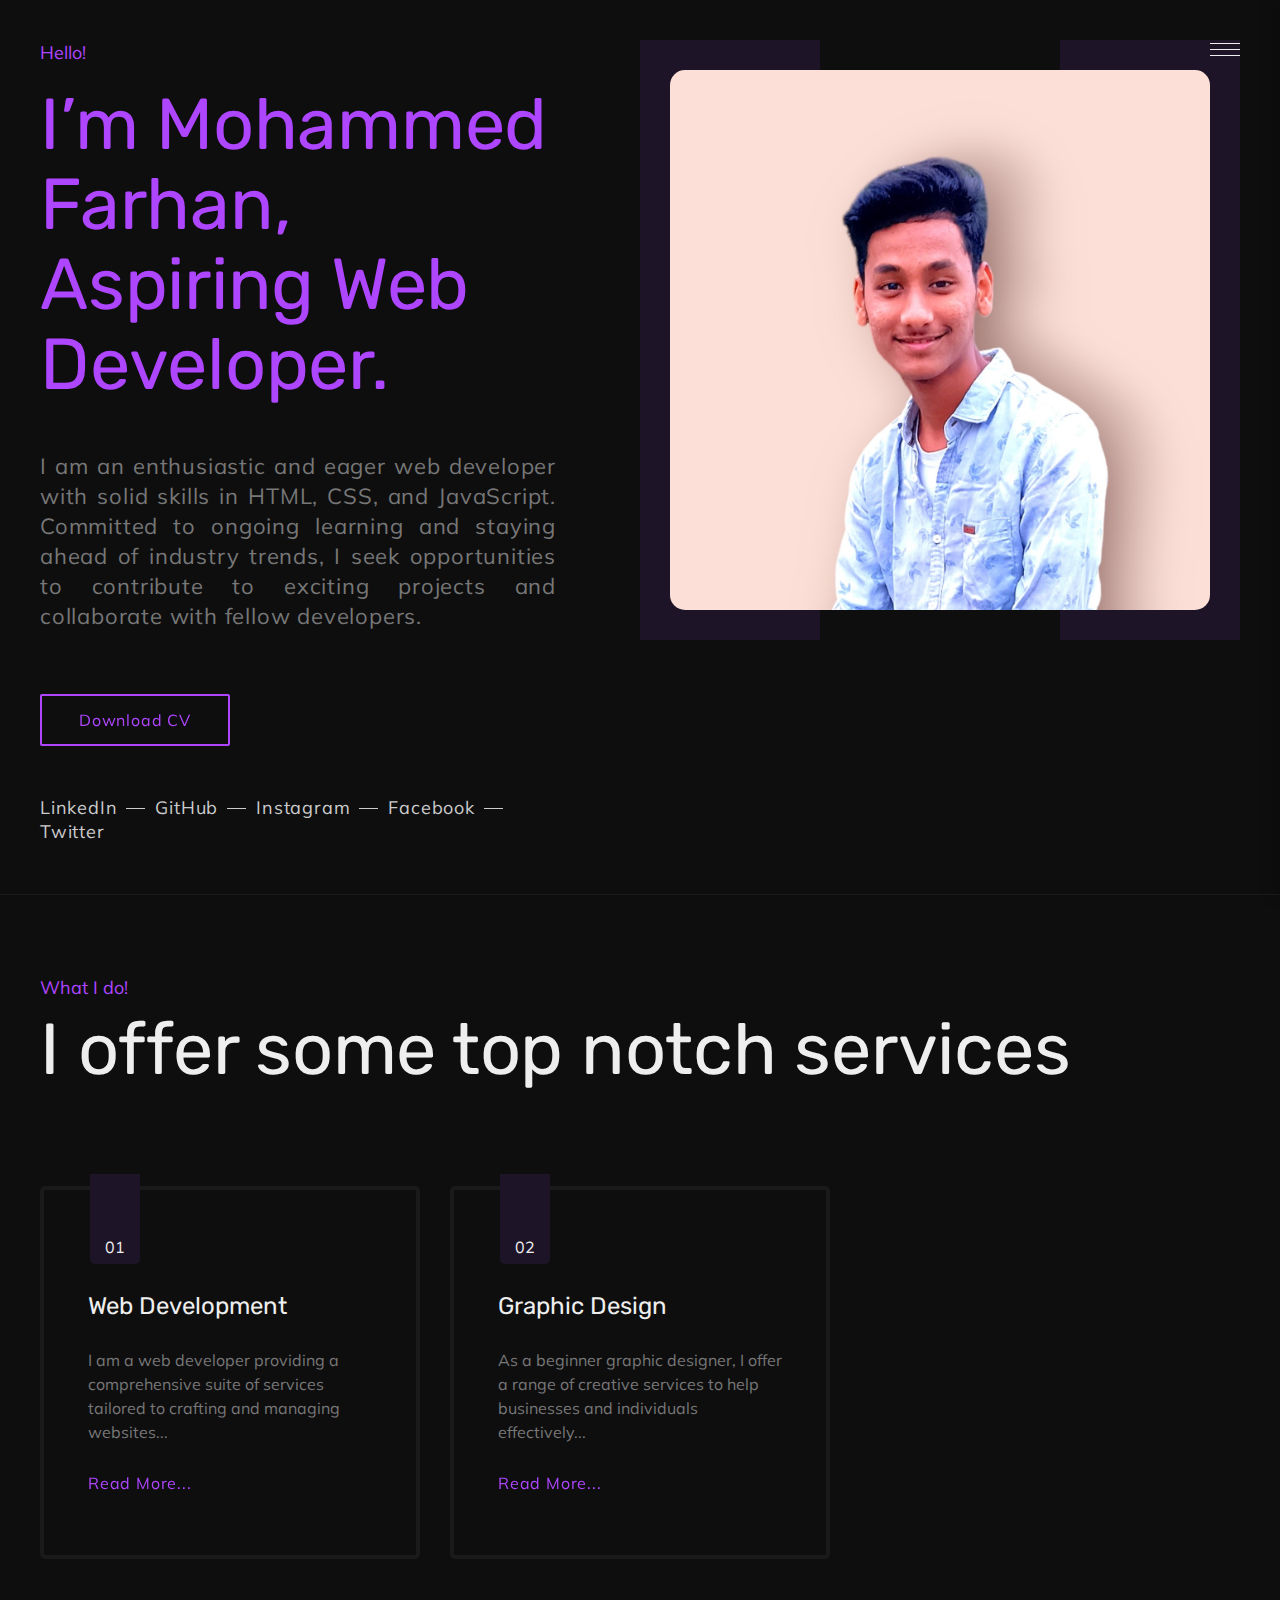
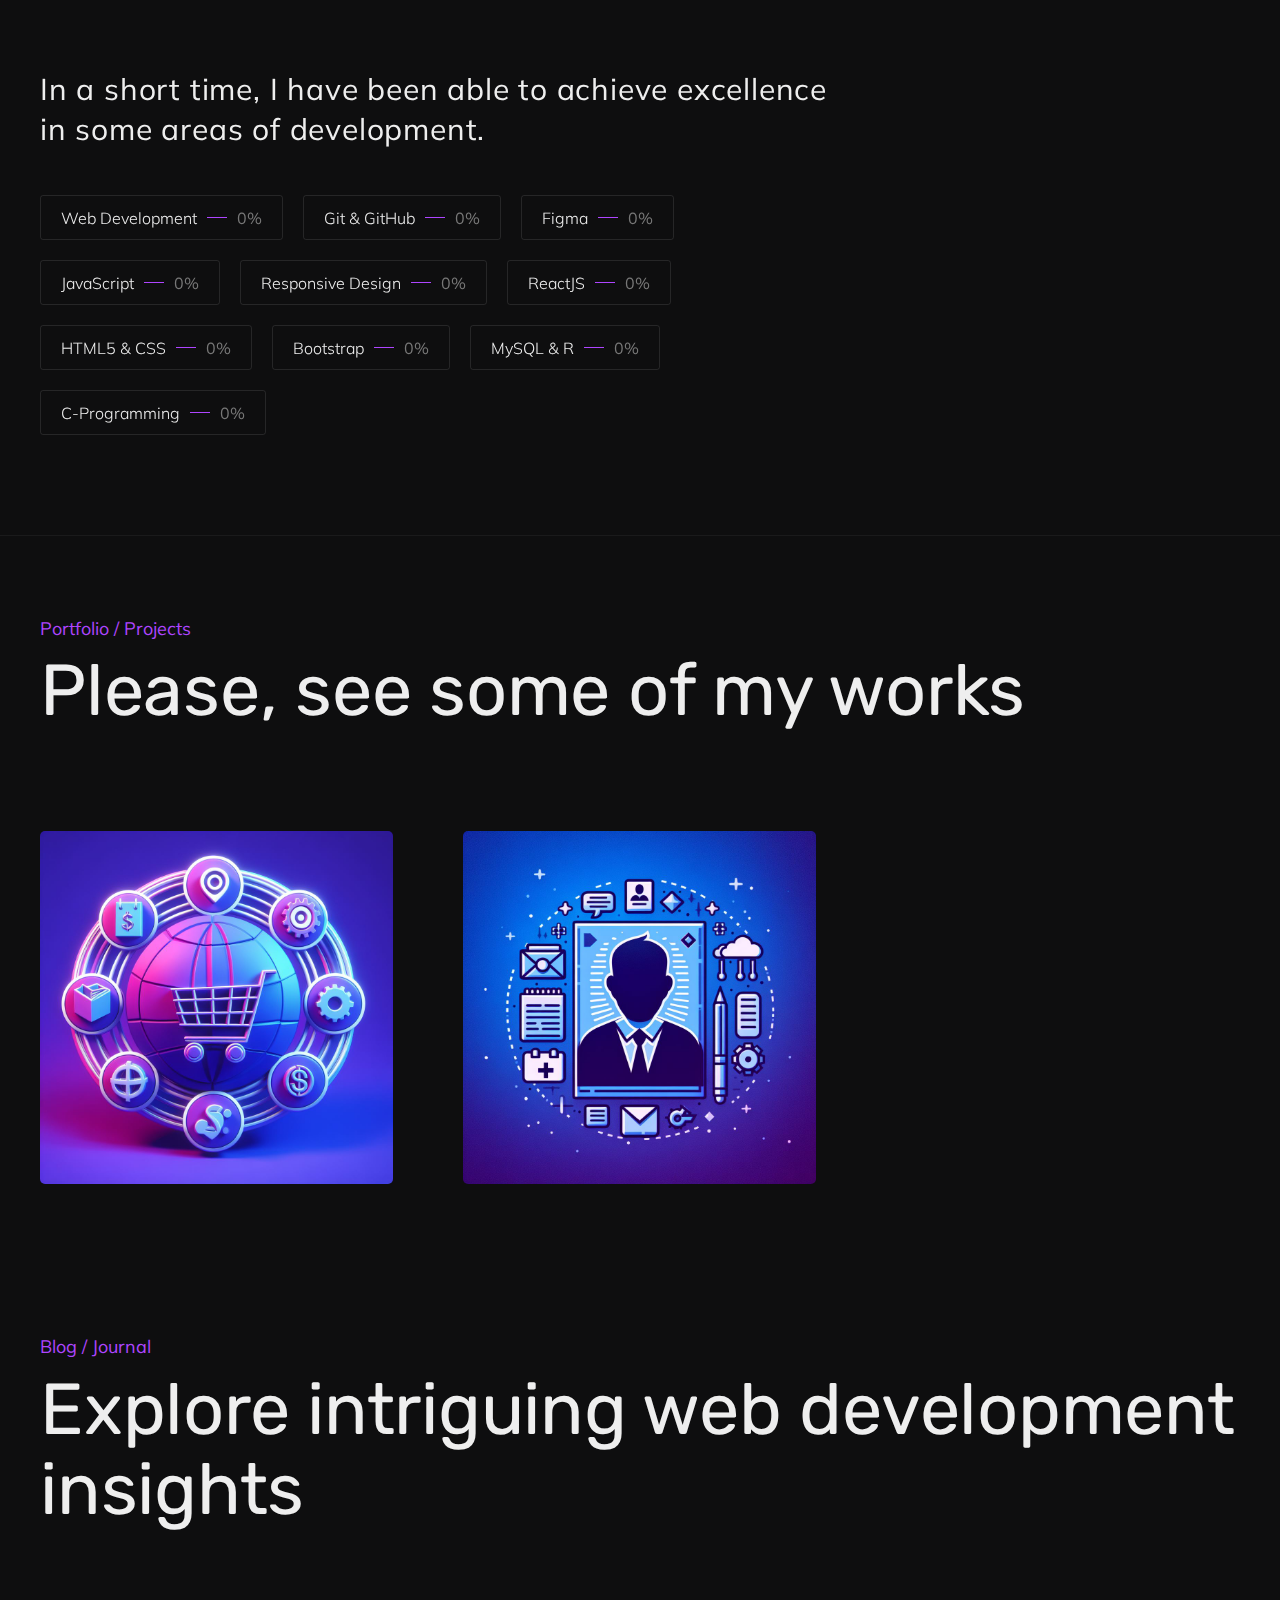
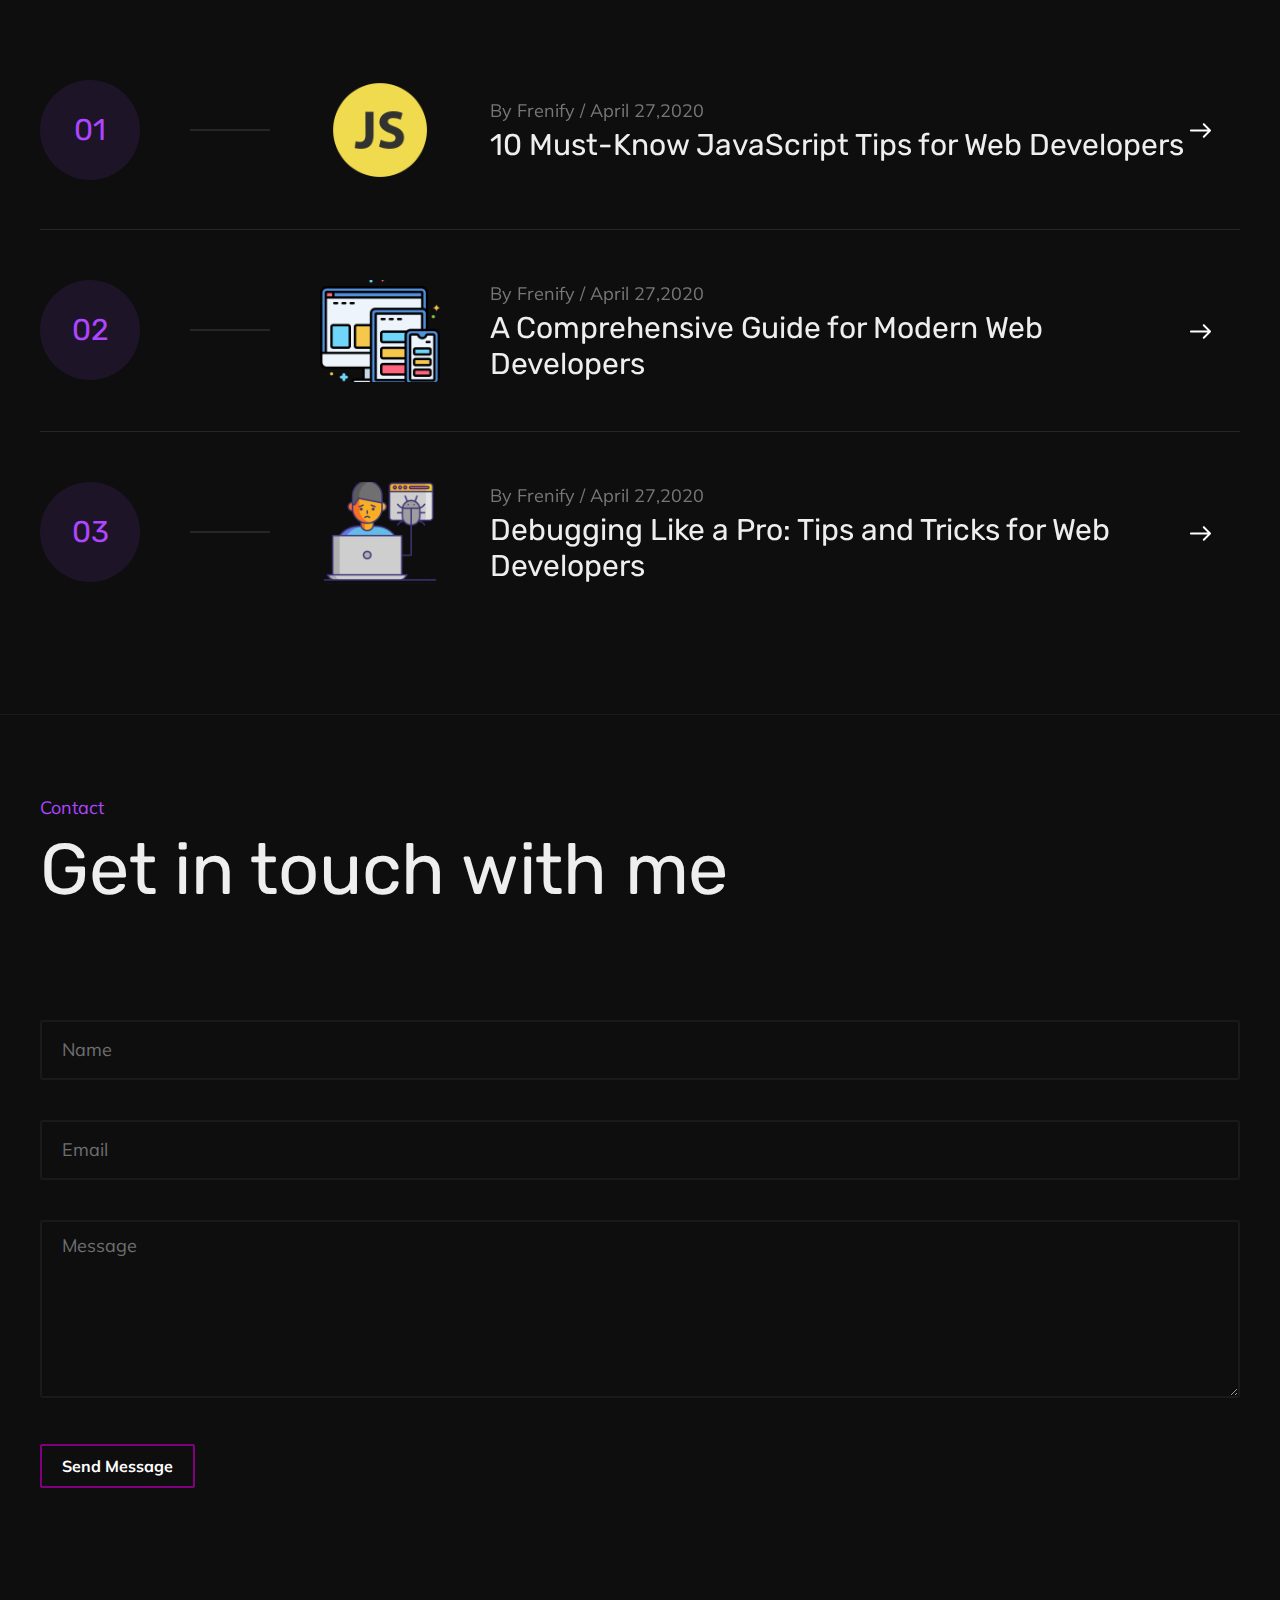
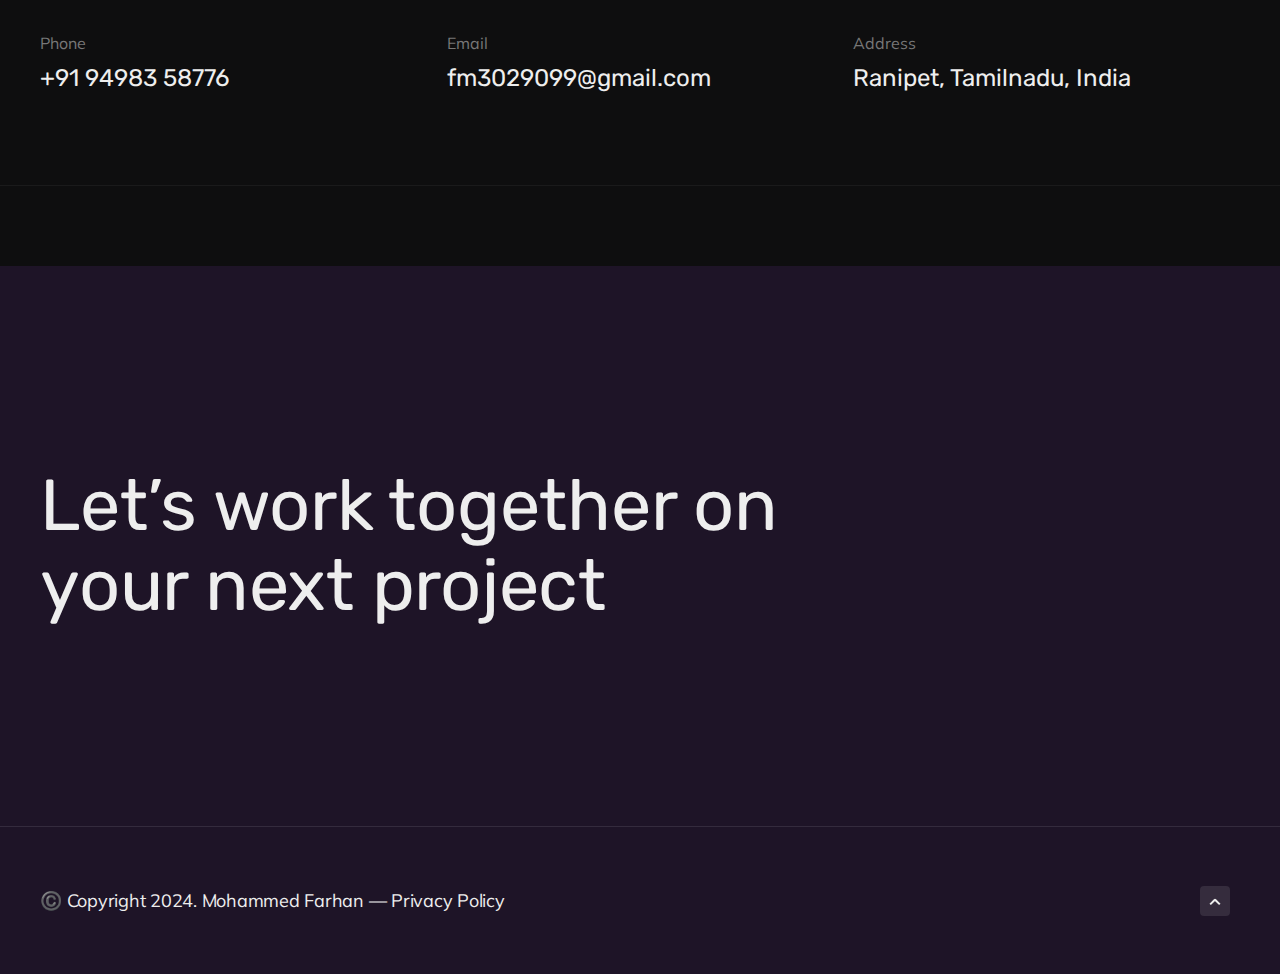
==== index.html @ 1655228d "Update index.html" ====
<!DOCTYPE html>
<!--[if lt IE 7 ]><html class="ie ie6" lang="en"> <![endif]-->
<!--[if IE 7 ]><html class="ie ie7" lang="en"> <![endif]-->
<!--[if IE 8 ]><html class="ie ie8" lang="en"> <![endif]-->
<!--[if (gte IE 9)|!(IE)]><!--><html lang="en"> <!--<![endif]-->

<head>

<meta http-equiv="Content-Type" content="text/html; charset=utf-8" />

<link rel="shortcut icon" href="https://cdn-icons-png.flaticon.com/128/3324/3324799.png" type="image/x-icon">
	
<meta name="description" content="Awilo - HTML5 and CSS3 Template">
<meta name="author" content="Frenify">

<meta name="viewport" content="width=device-width, initial-scale=1, maximum-scale=1">

<title>Farhan | Home</title>

<link rel="shortcut icon" href="File/coding (1).png" type="image/x-icon">
	
<link href="https://fonts.googleapis.com/css2?family=Muli:ital,wght@0,200;0,300;0,400;0,500;0,600;0,700;0,800;0,900;1,200;1,300;1,400;1,500;1,600;1,700;1,800;1,900&family=Rubik:ital,wght@0,300;0,400;0,500;0,700;0,900;1,300;1,400;1,500;1,700;1,900&display=swap" rel="stylesheet">

<!-- STYLES -->
<link rel="stylesheet" type="text/css" href="css/base.css" />
<link rel="stylesheet" type="text/css" href="css/fontello.css" />
<link rel="stylesheet" type="text/css" href="css/swiper.css" />
<link rel="stylesheet" type="text/css" href="css/magnific-popup.css" />
<link rel="stylesheet" type="text/css" href="css/style.css" />
<!--[if lt IE 9]> <script type="text/javascript" src="js/modernizr.custom.js"></script> <![endif]-->
<!-- /STYLES -->

</head>

<body>
<!-- WRAPPER ALL -->
<div class="awilo_fn_wrapper">
	
	
	<!-- HEADER -->
	<div class="awilo_fn_header">
		<div class="logo">
			<a href="index.html"><img class="desktop_logo" src="img/logo-header.png" alt="" /></a>
		</div>
		<div class="hamburger_rapper">
			<div class="hamburger hamburger--spring">
				<div class="hamburger-box">
					<div class="hamburger-inner"></div>
				</div>
			</div>
		</div>
	</div>
	<!-- /HEADER -->
	
	<!-- OPENED HEADER -->
	<div class="awilo_fn_sidebar_header">
		<div class="header_inner">
			<div class="closer"></div>
			<div class="menu_logo">
				<a href="index.html"><img class="desktop_logo" src="img/logo-sidebar.png" alt="" /></a>
			</div>
			<div class="menu_nav">
				<div>
					<ul class="vert_nav">
						<li><a href="#about">Home</a></li>
						<li><a href="#information">Services</a></li>
						<li><a href="#portfolio">Portfolio</a></li>
						<li><a href="#blog">Blog</a></li>
						<li><a href="#contact">Contact</a></li>
					</ul>
				</div>
			</div>

			<div class="social_list">
				<ul>
					<li><a href="https://www.linkedin.com/in/mohammed-farhan-85746326b/"><i class="xcon-linkedin"></i></a></li>
					<li><a href="https://github.com/MohammedFarhan1"><img src="File/github-logo.png" alt=""></a></li>
					<li><a href="https://twitter.com/Mohamma45476883?t=fCPg0HcQ8DeRTJFjwRVrMw&s=09"><i class="xcon-twitter"></i></a></li>
					<li><a href="https://www.instagram.com/jack_the_ripper_08_/"><i class="xcon-instagram"></i></a></li>
				</ul>
			</div>				
		</div>
	</div>
	<!-- /OPENED HEADER -->
	
	<!-- CONTENT -->
	<div class="awilo_fn_content">
		
		
		
		<!-- Section: ABOUT -->
		<section id="about">
			<div class="container wide">
			
				<!-- Shortcode: About -->
				<div class="awilo_fn_about">
					<div class="about_in">
						<div class="about_left">
							<div class="l_inner">
								<div class="about_title">
									<h5>Hello!</h5>
									<h3>I’m Mohammed Farhan, Aspiring Web Developer.</h3>
								</div>
								<div class="about_desc">
									<p>I am an enthusiastic and eager web developer with solid skills in HTML, CSS, and JavaScript. Committed to ongoing learning and staying ahead of industry trends, I seek opportunities to contribute to exciting projects and collaborate with fellow developers.</p>
								</div>
								<div class="about_btn">
									<a href="File/Mohammed Farhan Resume.pdf" download="Farhan Resume" class="awilo_fn_main_button">
										<span>Download CV</span>
										<span>Download CV</span>
									</a>
								</div>
								<div class="about_social">
									<ul>
										<li><a href="https://www.linkedin.com/in/mohammed-farhan-85746326b/">LinkedIn</a></li>
										<li><a href="https://github.com/MohammedFarhan1">GitHub</a></li>
										<li><a href="https://www.instagram.com/jack_the_ripper_08_/">Instagram</a></li>
										<li><a href="https://www.facebook.com/ftp.fran">Facebook</a></li>
										<li><a href="https://twitter.com/Mohamma45476883?t=fCPg0HcQ8DeRTJFjwRVrMw&s=09">Twitter</a></li>
									</ul>
								</div>
							</div>
						</div>
						<div class="about_right">
							<div class="r_inner" id="scene">
								<div class="layer about_img" data-depth="0.5">
									<img src="img/IMG_20230918_171836.jpg" alt="" />
									<div class="awilo_fn_abs_img" data-bg-img="img/IMG_20230918_171836.jpg"></div>
								</div>
								<div class="layer about_border" data-depth="0.3">
									<img src="img/IMG_20230918_171836.jpg" alt="profile Image" />
								</div>
							</div>
						</div>
					</div>
				</div>
				<!-- /Shortcode: About -->
			
			
			</div>
		</section>
		<!-- /Section: ABOUT -->
		
		
		<!-- Divider -->
		<div class="awilo_fn_divider"></div>
		<!-- /Divider -->
		
		
		<!-- Section: Information -->
		<section id="information">
			<div class="container wide">
			
				<!-- Shortcode: Title with Description -->
				<div class="awilo_fn_title">
					<h5>What I do!</h5>
					<h3>I offer some top notch services</h3>
				</div>
				<!-- /Shortcode: Title with Description -->
				
				
				<!-- Shortcode: Services -->
				<div class="awilo_fn_services">
					<ul>
						<li>
							<div class="s_item">
								<span class="s_counter"><span>01</span></span>
								<div class="s_title">
									<h3>Web Development</h3>
									<p>I am a web developer providing a comprehensive suite of services tailored to crafting and managing websites...</p>
								</div>
								<div class="s_btn">
									<a class="awilo_fn_circle_link" href="Web Development.html" >Read More...</a>
								</div>
							</div>
						</li>
						<li>
							<div class="s_item">
								<span class="s_counter"><span>02</span></span>
								<div class="s_title">
									<h3>Graphic Design</h3>
									<p>As a beginner graphic designer, I offer a range of creative services to help businesses and individuals effectively...</p>
								</div>
								<div class="s_btn">
									<a class="awilo_fn_circle_link" href="./Graphic Design.html">Read More...</a>
								</div>
							</div>
						</li>
					</ul>
				</div>
				<!-- /Shortcode: Services -->
				
				
				<!-- Shortcode: Skills in numbers -->
				<div class="awilo_fn_skills">
					<div class="s_title">
						<h3>In a short time, I have been able to achieve excellence in some areas of development.</h3>
					</div>
					<div class="s_list">
						<ul>
							<li>
								<div class="sl_item">
									<label>Web Development</label>
									<span class="text"><span class="awilo_fn_counter" data-from="0" data-to="95" data-speed="2000">0</span>%</span>
								</div>
							</li>
							<li>
								<div class="sl_item">
									<label>Git &amp; GitHub</label>
									<span class="text"><span class="awilo_fn_counter" data-from="0" data-to="85" data-speed="2000">0</span>%</span>
								</div>
							</li>
							<li>
								<div class="sl_item">
									<label>Figma</label>
									<span class="text"><span class="awilo_fn_counter" data-from="0" data-to="98" data-speed="2000">0</span>%</span>
								</div>
							</li>
							<li>
								<div class="sl_item">
									<label>JavaScript</label>
									<span class="text"><span class="awilo_fn_counter" data-from="0" data-to="87" data-speed="2000">0</span>%</span>
								</div>
							</li>
							<li>
								<div class="sl_item">
									<label>Responsive Design</label>
									<span class="text"><span class="awilo_fn_counter" data-from="0" data-to="51" data-speed="2000">0</span>%</span>
								</div>
							</li>
							<li>
								<div class="sl_item">
									<label>ReactJS</label>
									<span class="text"><span class="awilo_fn_counter" data-from="0" data-to="30" data-speed="2000">0</span>%</span>
								</div>
							</li>
							<li>
								<div class="sl_item">
									<label>HTML5 &amp; CSS</label>
									<span class="text"><span class="awilo_fn_counter" data-from="0" data-to="93" data-speed="2000">0</span>%</span>
								</div>
							</li>
							<li>
								<div class="sl_item">
									<label>Bootstrap</label>
									<span class="text"><span class="awilo_fn_counter" data-from="0" data-to="98" data-speed="2000">0</span>%</span>
								</div>
							</li>
							<li>
								<div class="sl_item">
									<label>MySQL &amp; R</label>
									<span class="text"><span class="awilo_fn_counter" data-from="0" data-to="40" data-speed="2000">0</span>%</span>
								</div>
							</li>
							<li>
								<div class="sl_item">
									<label>C-Programming</label>
									<span class="text"><span class="awilo_fn_counter" data-from="0" data-to="76" data-speed="2000">0</span>%</span>
								</div>
							</li>
						</ul>
					</div>
				</div>
				<!-- /Shortcode: Skills in numbers -->
				
			
			</div>
		</section>
		<!-- /Section: Information -->
		
		
		<!-- Divider -->
		<div class="awilo_fn_divider"></div>
		<!-- /Divider -->
		
		
		
		<!-- Section: Portfolio -->
		<section id="portfolio">
			<div class="container wide">
			
				<!-- Shortcode: Title with Description -->
				<div class="awilo_fn_title">
					<h5>Portfolio / Projects</h5>
					<h3>Please, see some of my works</h3>
				</div>
				<!-- /Shortcode: Title with Description -->
				
				
				<!-- Shortcode: Portfolio Grid -->
				<!-- li extra classes: tmwide25 - 25%, tmwide33 - 33.(3)%, tmwide50 - 50%, tmwide66 - 66,(6)%,tmwide75 - 75%, tmwide100 - 100% --->
				<div class="awilo_fn_portfolio_grid"> 	
					<ul class="awilo_fn_masonry">
						<li class="grid-sizer"></li>
						<li class="awilo_fn_masonry_in tmwide66">
							<div class="list_item">
								<div class="img_holder">
									<img src="img/thumb/thumb-420-420.jpg" alt="" />
									<div class="awilo_fn_abs_img" data-bg-img="File/ecommerce.jpg"></div>
								</div>
								<div class="title_holder">
									<div class="title_abs"><div class="layer" data-depth="0.3"></div></div>
									<div class="title_cat">
										<p>
											<a href="https://github.com/MohammedFarhan1/Organi.git" class="awilo_fn_circle_link">Ogani</a>
											<span class="sep">/</span>
											<a href="https://github.com/MohammedFarhan1/Organi.git" class="awilo_fn_circle_link">Harvested For You</a>
										← Repo link</p>
									</div>
									<div class="title_name">
										<h3><a href="https://mohammedfarhan1.github.io/Organi/">E-Commerce Website</a></h3>
									</div>
								</div>
							</div>
						</li>
						<li class="awilo_fn_masonry_in">
							<div class="list_item">
								<div class="img_holder">
									<img src="img/thumb/thumb-420-420.jpg" alt="" />
									<div class="awilo_fn_abs_img" data-bg-img="File/portfolioweb.jpg"></div>
								</div>
								<div class="title_holder">
									<div class="title_abs"><div class="layer" data-depth="0.3"></div></div>
									<div class="title_cat">
										<p>
											<a href="https://github.com/MohammedFarhan1/portfolio-website" class="awilo_fn_circle_link">Web Developer</a>
											<span class="sep">/</span>
											<a href="https://github.com/MohammedFarhan1/portfolio-website" class="awilo_fn_circle_link">Farhan  ← Repo Link</a>
										</p>
									</div>
									<div class="title_name">
										<h3><a href="https://mohammedfarhan1.github.io/portfolio-website/">Portfolio Website</a></h3>
									</div>
								</div>
							</div>
						</li>
						<li class="awilo_fn_masonry_in">
							<div class="list_item">
								<div class="img_holder">
									<img src="img/thumb/thumb-420-420.jpg" alt="" />
									<div class="awilo_fn_abs_img" data-bg-img="File/calculator.jpeg"></div>
								</div>
								<div class="title_holder">
									<div class="title_abs"><div class="layer" data-depth="0.3"></div></div>
									<div class="title_cat">
										<p>
											<a href="https://github.com/MohammedFarhan1/Calculator-Project" class="awilo_fn_circle_link">JavaScript</a>
											<span class="sep">/</span>
											<a href="https://github.com/MohammedFarhan1/Calculator-Project" class="awilo_fn_circle_link">← Repo Link</a>
										</p>
									</div>
									<div class="title_name">
										<h3><a href="https://mohammedfarhan1.github.io/Calculator-Project/">Calculator Website (Project)</a></h3>
									</div>
								</div>
							</div>
						</li>
						</ul>
					</div>
				</div>
				<!-- /Shortcode: Experience-->
				
				
				<!-- /Shortcode: Reviews -->
			
			
			
		<!-- Section: Blog -->
		<section id="blog">
			<div class="container wide">
				
				
				<!-- Shortcode: Title with Description -->
				<div class="awilo_fn_title">
					<h5>Blog / Journal</h5>
					<h3>Explore intriguing web development insights</h3>
				</div>
				<!-- /Shortcode: Title with Description -->
				
				
				<!-- Shortcode: Blog List -->
				<div class="awilo_fn_blog_list">
					<ul>
						<li>
							<div class="blog_item">
								<div class="blog_item_in">
									<span class="b_counter">01</span>
									<div class="title_wrapper">
										<div class="abs_img" data-bg-img="File/javascript.png"></div>
										<div class="title_holder">
											<p>By Frenify / April 27,2020</p>
											<h3><a href="./blog/10 Tips for Js Blog.html">10 Must-Know JavaScript Tips for Web Developers</a></h3>
										</div>
										<div class="b_arrow">
											<a href="#"><img class="awilo_fn_svg" src="img/svg/right.svg" alt="" /></a>
										</div>
									</div>
								</div>
							</div>
						</li>
						<li>
							<div class="blog_item">
								<div class="blog_item_in">
									<span class="b_counter">02</span>
									<div class="title_wrapper">
										<div class="abs_img" data-bg-img="File/re.png"></div>
										<div class="title_holder">
											<p>By Frenify / April 27,2020</p>
											<h3><a href="./blog/Responsive Design Blog.html">A Comprehensive Guide for Modern Web Developers</a></h3>
										</div>
										<div class="b_arrow">
											<a href="#"><img class="awilo_fn_svg" src="img/svg/right.svg" alt="" /></a>
										</div>
									</div>
								</div>
							</div>
						</li>
						<li>
							<div class="blog_item">
								<div class="blog_item_in">
									<span class="b_counter">03</span>
									<div class="title_wrapper">
										<div class="abs_img" data-bg-img="File/debug.png"></div>
										<div class="title_holder">
											<p>By Frenify / April 27,2020</p>
											<h3><a href="./blog/Debugging Like a Pro Blog.html">Debugging Like a Pro: Tips and Tricks for Web Developers</a></h3>
										</div>
										<div class="b_arrow">
											<a href="#"><img class="awilo_fn_svg" src="img/svg/right.svg" alt="" /></a>
										</div>
									</div>
								</div>
							</div>
						</li>
					</ul>
				</div>
				<!-- /Shortcode: Blog List -->
				
			</div>
		</section>
		<!-- /Section: Blog -->
		
		
		<!-- Divider -->
		<div class="awilo_fn_divider"></div>
		<!-- /Divider -->
		
		<!-- Section: Contact -->
		<section id="contact">
			<div class="container wide">
				
				
				<!-- Shortcode: Title with Description -->
				<div class="awilo_fn_title">
					<h5>Contact</h5>
					<h3>Get in touch with me</h3>
				</div>
				<!-- /Shortcode: Title with Description -->
			
			
				
				<!-- Shortcode: Contact Form -->
				<div class="awilo_fn_contact_form">
					<form action="https://api.web3forms.com/submit" method="POST" class="contact_form" id="contact_form">

						<!-- RETURN MESSAGES -->
						<div class="returnmessage" data-success="Your message has been received, We will contact you soon."></div>
						<div class="empty_notice"><span>Please Fill Required Fields</span></div>
						<!-- /RETURN MESSAGES -->

						<input type="hidden" name="access_key" value="76cb38e2-9a5c-47e5-aaac-5f323987fe33">
						<div class="your-name">
							<input class="name" name="name" type="text" placeholder="Name">
						</div>
						<div class="your-email">
							<input class="email" name="email" type="email" placeholder="Email" required>
						</div>
						<div class="your-messagse">
							<textarea class="message"  name="message" placeholder="Message" cols="3" rows="8"></textarea>
						</div>
						<button type="submit" class="sendMessageButton">Send Message</button>
					</form>
				</div>
				<!-- /Shortcode: Contact Form -->
				
				
				
				<!-- Shortcoce: Info List-->
				<div class="awilo_fn_info_list">
					<ul>
						<li>
							<p>Phone</p>
							<h3><a class="awilo_fn_circle_link" href="tel:+919498358776">+91 94983 58776</a></h3>
						</li>
						<li>
							<p>Email</p>
							<h3><a class="awilo_fn_circle_link" href="mailto:fm3029099@gmail.com">fm3029099@gmail.com</a></h3>
						</li>
						<li>
							<p>Address</p>
							<h3>Ranipet, Tamilnadu, India</h3>
						</li>
					</ul>
				</div>
				<!-- /Shortcoce: Info List-->
			</div>
		</section>
		<!-- /Section: Contact -->
		
		<!-- Divider -->
		<div class="awilo_fn_divider"></div>
		<!-- /Divider -->	
		</section>
		<!-- /Section: Partners -->
		<!-- Section: Big Text -->
	
			<!-- Shortcode: Big Text -->
			<div class="awilo_fn_big_text">
				<div class="container wide">
					<h3>Let’s work together on your next project</h3>
				</div>
			</div>
			<!-- /Shortcode: Big Text -->
			
			
		</section>
		<!-- /Section: Big Text -->
		
		
		<!-- FOOTER -->
		<footer>
			<div class="awilo_fn_footer">
				<div class="footer_in">
					<div class="footer_desc">
						<div class="container wide">
							<p>©️ Copyright 2024. Mohammed Farhan  —  Privacy Policy</p>
						</div>
					</div>
					
					<span class="awilo_fn_totop"></span>
					
				</div>
			</div>
		</footer>
		<!-- /FOOTER -->

		
	</div>
	<!-- /CONTENT -->
	

</div>
<!-- / WRAPPER ALL -->
	
<!-- SCRIPTS -->
<script src="js/jquery.js"></script>
<!--[if lt IE 10]> <script type="text/javascript" src="js/ie8.js"></script> <![endif]-->
<script src="js/parallax.js"></script>
<script src="js/waypoints.js"></script>
<script src="js/countto.js"></script>
<script src="js/isotope.js"></script>
<script src="js/swiper.js"></script>
<script src="js/jarallax.js"></script>
<script src="js/nicescroll.js"></script>
<script src="js/magnific-popup.js"></script>
<script src="js/init.js"></script>
<!-- /SCRIPTS -->

</body>
</html>
---- css/base.css ----
/*
This file is made by Frenify (2020)

01) BASE
02) FORM ELEMENTS
03) SKELETON OR GRID


*/

/*------------------------------------------------------------------*/ 
/*	01) BASE
/*------------------------------------------------------------------*/

html,body,div,span,applet,object,iframe,h1,h2,h3,h4,h5,h6,p,blockquote,pre,a,abbr,acronym,address,big,cite,code,del,dfn,em,font,ins,kbd,q,s,samp,small,strike,strong,sub,sup,tt,var,b,u,i,center,dl,dt,dd,ol,ul,li,fieldset,form,label,legend,table,caption,tbody,tfoot,thead,tr,th,td
	{
	background: transparent;
	border: 0;
	margin: 0;
	padding: 0;
	vertical-align: baseline;
	outline: none;
}

article, aside, details, figcaption, figure, footer, header, hgroup, nav, section {
    display: block;
}

blockquote {
	quotes: none;
}

blockquote:before,blockquote:after {
	content: '';
	content: none;
}
ul, ol{
	margin:0px;	
}
ul li, ol li{
	margin:0px;
}
img{
	vertical-align:middle;
	max-width:100%;
}
iframe{
	max-width:100%;
}
del {
	text-decoration: line-through;
}
a, i{
	border:none;
}
a:hover{text-decoration:none;}

h1, h2, h3, h4, h5, h6{
	font-weight:600;
	line-height: 1.4;
	font-family: "Raleway";
	color: #000;
}
h1 { font-size: 45px; }
h2 { font-size: 36px; }
h3 { font-size: 30px; }
h4 { font-size: 24px; }
h5 { font-size: 20px; }
h6 { font-size: 16px; }

table{
	width:100%;
	max-width:100%;
	text-align:left;
	border-collapse: collapse;
	border-spacing: 0px;
	margin-bottom:15px;
	color:#999;
	border:1px solid #eee;
}
table tr{
	border:1px solid #eee;
}
table th{
	vertical-align:top;
	color:#333;
	background:none;
	font-size:16px;
	font-weight:normal;
	padding:15px 10px;
	border:1px solid #eee;
}
table td{
	vertical-align:top;
	padding:10px;
	border:1px solid #eee;
}

code, pre {
	padding: 10px;
	padding-bottom: 0;
	border-left: 3px solid #6FBF71;
	border-bottom: 1px solid transparent;
	background: #f7f7f7;
	overflow-x:scroll;
}

pre{
	display: block;	
	word-break: break-all;
	word-wrap: break-word;
}
pre code { white-space: pre-wrap; }

.space10{width:100%; float:left; clear:both; margin-bottom:10px;}
.space20{width:100%; float:left; clear:both; margin-bottom:20px;}
.space30{width:100%; float:left; clear:both; margin-bottom:30px;}
.space40{width:100%; float:left; clear:both; margin-bottom:40px;}
.space50{width:100%; float:left; clear:both; margin-bottom:50px;}
.space60{width:100%; float:left; clear:both; margin-bottom:60px;}
.space70{width:100%; float:left; clear:both; margin-bottom:70px;}
.space80{width:100%; float:left; clear:both; margin-bottom:80px;}
.space90{width:100%; float:left; clear:both; margin-bottom:90px;}
.space100{width:100%; float:left; clear:both; margin-bottom:100px;}
.space200{width:100%; float:left; clear:both; margin-bottom:200px;}
.space300{width:100%; float:left; clear:both; margin-bottom:300px;}
.space400{width:100%; float:left; clear:both; margin-bottom:400px;}
.space500{width:100%; float:left; clear:both; margin-bottom:500px;}
.space1000{width:100%; float:left; clear:both; margin-bottom:1000px;}

/*------------------------------------------------------------------*/ 
/*	02) FORM ELEMENTS
/*------------------------------------------------------------------*/

textarea{
	border-radius:0;
	font-size:13px;
	resize:vertical;
	font-family:"Raleway";
	letter-spacing: 1.2px;
	
	-webkit-box-sizing: border-box; /* Safari/Chrome, other WebKit */
	-moz-box-sizing: border-box;    /* Firefox, other Gecko */
	-ms-box-sizing: border-box;     /* IE 10 + */
	box-sizing: border-box;         /* Opera/IE 8+ */
	
	line-height:1.4;
	padding:10px;
	width:100%;
	border:1px solid #eee;
	
	-webkit-transition: all .3s ease;
	   -moz-transition: all .3s ease;
	    -ms-transition: all .3s ease;
	     -o-transition: all .3s ease;
	        transition: all .3s ease;
}
input[type="text"],
input[type="password"],
input[type="datetime"],
input[type="datetime-local"],
input[type="date"],
input[type="month"],
input[type="time"],
input[type="week"],
input[type="number"],
input[type="email"],
input[type="url"],
input[type="search"],
input[type="tel"],
input[type="color"],
.uneditable-input {
	border-radius:0;
	font-size:13px;
	min-width:auto;
	letter-spacing:1.4px;
	
	-webkit-box-sizing: border-box; /* Safari/Chrome, other WebKit */
	-moz-box-sizing: border-box;    /* Firefox, other Gecko */
	-ms-box-sizing: border-box;     /* IE 10 + */
	box-sizing: border-box;         /* Opera/IE 8+ */
	
	font-family:"Raleway";
	
	line-height:1.6;
	padding:10px;
	height:44px;
	vertical-align:middle;
	border:1px solid #eee;
	
	-webkit-transition: all .3s ease;
	   -moz-transition: all .3s ease;
	    -ms-transition: all .3s ease;
	     -o-transition: all .3s ease;
	        transition: all .3s ease;
}

textarea:focus,
input[type="text"]:focus,
input[type="password"]:focus,
input[type="datetime"]:focus,
input[type="datetime-local"]:focus,
input[type="date"]:focus,
input[type="month"]:focus,
input[type="time"]:focus,
input[type="week"]:focus,
input[type="number"]:focus,
input[type="email"]:focus,
input[type="url"]:focus,
input[type="search"]:focus,
input[type="tel"]:focus,
input[type="color"]:focus,
.uneditable-input:focus {
	border-color:#ccc;
	background:#eee;
}

input[type="submit"]{
	padding: 13px 15px;
	height: 40px;
	line-height: 1;
	text-transform: uppercase;
	font-size: 13px;
	font-weight: 600;
	text-decoration: none;
	letter-spacing: 0.5px;
	border:none;
	cursor:pointer;
	color: #FFF;
	background:#777;
	
	-webkit-transition: all .3s ease;
	   -moz-transition: all .3s ease;
	    -ms-transition: all .3s ease;
	     -o-transition: all .3s ease;
	        transition: all .3s ease;
}
input[type="submit"]:hover{
	background:#444;
}
select{
	padding:8px;
	border:2px solid #eee;
}
input[type="button"]{
	cursor:pointer;
	-webkit-transition: all .3s ease;
	   -moz-transition: all .3s ease;
	    -ms-transition: all .3s ease;
	     -o-transition: all .3s ease;
	        transition: all .3s ease;
}


/*------------------------------------------------------------------*/ 
/*	04) SKELETON OR GRID
/*------------------------------------------------------------------*/

.container {
	max-width: 1250px;
	width:100%;
	margin-left: auto;
	margin-right: auto;
	height:auto;
	padding:0px 40px;
	position:relative;
	clear:both;
	
	-webkit-box-sizing: border-box; /* Safari/Chrome, other WebKit */
	-moz-box-sizing: border-box;    /* Firefox, other Gecko */
	box-sizing: border-box;         /* Opera/IE 8+ */
}
.row {
	height:auto;
} 
[class*="fl-col"], .fl-sidebar{
	float: left;
	margin-right: 4%;
}
[class*="fl-col"].float-right{
	float:right;
}
[class*="fl-col"].last, .fl-sidebar.last, [class*="fl-col"].no-space, .fl-col-12{
	margin-right:0px;
}
  
.fl-col-12 {  width: 100%;      }
.fl-col-9  {  width: 74%;       }
.fl-col-8  {  width: 65.3333%;  }
.fl-col-6  {  width: 48%;       }
.fl-col-4  {  width: 30.6666%;  }
.fl-col-3  {  width: 22%;       }
.fl-sidebar  {  width: 30.6666%;     }

.fl-col-9.no-space  {  width: 78%;  }
.fl-col-8.no-space  {  width: 69.3333%;  }
.fl-col-6.no-space  {  width: 52%;  }
.fl-col-4.no-space  {  width: 34.6666%;  }
.fl-col-3.no-space  {  width: 26%;  }

@media (max-width: 1040px) {
.fl-sidebar  {  width: 100%; clear:both; margin-right:0px; padding:50px 0px;  }
.fl-col-8.fix { width:100%; }
.container{padding:0px 20px;}
}

@media (max-width: 768px) {
.fl-col-12 {  width: 100%;  }
.fl-col-9  {  width: 100%;  }
.fl-col-8  {  width: 100%;  }
.fl-col-6  {  width: 100%;  }
.fl-col-4  {  width: 100%;  }
.fl-col-3  {  width: 100%;  }
}

@media (max-width: 480px) {
.container{padding:0px 10px;}
}



::-webkit-input-placeholder { /* WebKit, Blink, Edge */
    color: #6f6f6f;
}
:-moz-placeholder { /* Mozilla Firefox 4 to 18 */
   color: #6f6f6f;
   opacity:  1;
}
::-moz-placeholder { /* Mozilla Firefox 19+ */
   color: #6f6f6f;
   opacity:  1;
}
:-ms-input-placeholder { /* Internet Explorer 10-11 */
   color: #6f6f6f;
}
::-ms-input-placeholder { /* Microsoft Edge */
   color: #6f6f6f;
}

::placeholder { /* Most modern browsers support this now. */
   color: #6f6f6f;
}
.clearfix,
.clearfix:after{clear:both}
.clearfix:after,
.clearfix:before{display:table;line-height:0;content:"";}
---- css/fontello.css ----
@font-face {
  font-family: 'xcon';
  src: url('font/xcon.eot?4965248');
  src: url('font/xcon.eot?4965248#iefix') format('embedded-opentype'),
       url('font/xcon.woff2?4965248') format('woff2'),
       url('font/xcon.woff?4965248') format('woff'),
       url('font/xcon.ttf?4965248') format('truetype'),
       url('font/xcon.svg?4965248#xcon') format('svg');
  font-weight: normal;
  font-style: normal;
}
/* Chrome hack: SVG is rendered more smooth in Windozze. 100% magic, uncomment if you need it. */
/* Note, that will break hinting! In other OS-es font will be not as sharp as it could be */
/*
@media screen and (-webkit-min-device-pixel-ratio:0) {
  @font-face {
    font-family: 'xcon';
    src: url('../font/xcon.svg?4965248#xcon') format('svg');
  }
}
*/
 
 [class^="xcon-"]:before, [class*=" xcon-"]:before {
  font-family: "xcon";
  font-style: normal;
  font-weight: normal;
  speak: none;
 
  display: inline-block;
  text-decoration: inherit;
  width: 1em;
  margin-right: .2em;
  text-align: center;
  /* opacity: .8; */
 
  /* For safety - reset parent styles, that can break glyph codes*/
  font-variant: normal;
  text-transform: none;
 
  /* fix buttons height, for twitter bootstrap */
  line-height: 1em;
 
  /* Animation center compensation - margins should be symmetric */
  /* remove if not needed */
  margin-left: .2em;
 
  /* you can be more comfortable with increased icons size */
  /* font-size: 120%; */
 
  /* Font smoothing. That was taken from TWBS */
  -webkit-font-smoothing: antialiased;
  -moz-osx-font-smoothing: grayscale;
 
  /* Uncomment for 3D effect */
  /* text-shadow: 1px 1px 1px rgba(127, 127, 127, 0.3); */
}
 
.xcon-phone:before { content: '\e800'; } /* '' */
.xcon-mail:before { content: '\e801'; } /* '' */
.xcon-globe:before { content: '\e802'; } /* '' */
.xcon-glass:before { content: '\e803'; } /* '' */
.xcon-music:before { content: '\e804'; } /* '' */
.xcon-search:before { content: '\e805'; } /* '' */
.xcon-star:before { content: '\e806'; } /* '' */
.xcon-star-empty:before { content: '\e807'; } /* '' */
.xcon-heart:before { content: '\e808'; } /* '' */
.xcon-cancel-circled:before { content: '\e809'; } /* '' */
.xcon-ok:before { content: '\e80a'; } /* '' */
.xcon-bookmark:before { content: '\e80b'; } /* '' */
.xcon-thumbs-up:before { content: '\e80c'; } /* '' */
.xcon-thumbs-down:before { content: '\e80d'; } /* '' */
.xcon-download:before { content: '\e80e'; } /* '' */
.xcon-upload:before { content: '\e80f'; } /* '' */
.xcon-lock-open:before { content: '\e810'; } /* '' */
.xcon-lock:before { content: '\e811'; } /* '' */
.xcon-bell:before { content: '\e812'; } /* '' */
.xcon-location:before { content: '\e813'; } /* '' */
.xcon-attention:before { content: '\e814'; } /* '' */
.xcon-cog:before { content: '\e815'; } /* '' */
.xcon-resize-full:before { content: '\e816'; } /* '' */
.xcon-resize-small:before { content: '\e817'; } /* '' */
.xcon-resize-horizontal:before { content: '\e818'; } /* '' */
.xcon-resize-vertical:before { content: '\e819'; } /* '' */
.xcon-basket:before { content: '\e81a'; } /* '' */
.xcon-calendar:before { content: '\e81b'; } /* '' */
.xcon-wrench:before { content: '\e81c'; } /* '' */
.xcon-folder:before { content: '\e81d'; } /* '' */
.xcon-folder-open:before { content: '\e81e'; } /* '' */
.xcon-volume-off:before { content: '\e81f'; } /* '' */
.xcon-volume-up:before { content: '\e820'; } /* '' */
.xcon-volume-down:before { content: '\e821'; } /* '' */
.xcon-clock:before { content: '\e822'; } /* '' */
.xcon-zoom-out:before { content: '\e823'; } /* '' */
.xcon-zoom-in:before { content: '\e824'; } /* '' */
.xcon-down-dir:before { content: '\e825'; } /* '' */
.xcon-up-dir:before { content: '\e826'; } /* '' */
.xcon-left-dir:before { content: '\e827'; } /* '' */
.xcon-right-dir:before { content: '\e828'; } /* '' */
.xcon-down-open:before { content: '\e829'; } /* '' */
.xcon-left-open:before { content: '\e82a'; } /* '' */

.xcon-right-open:before { content: '\e82b'; } /* '' */
.xcon-up-open:before { content: '\e82c'; } /* '' */
.xcon-down-big:before { content: '\e82d'; } /* '' */
.xcon-left-big:before { content: '\e82e'; } /* '' */
.xcon-right-big:before { content: '\e82f'; } /* '' */
.xcon-up-big:before { content: '\e830'; } /* '' */
.xcon-play:before { content: '\e831'; } /* '' */
.xcon-spin3:before { content: '\e832'; } /* '' */
.xcon-play-circled2:before { content: '\e833'; } /* '' */
.xcon-pause:before { content: '\e834'; } /* '' */
.xcon-to-end:before { content: '\e835'; } /* '' */
.xcon-to-end-alt:before { content: '\e836'; } /* '' */
.xcon-to-start:before { content: '\e837'; } /* '' */
.xcon-flash:before { content: '\e838'; } /* '' */
.xcon-to-start-alt:before { content: '\e839'; } /* '' */
.xcon-fast-fw:before { content: '\e83a'; } /* '' */
.xcon-fast-bw:before { content: '\e83b'; } /* '' */
.xcon-off:before { content: '\e83c'; } /* '' */
.xcon-check:before { content: '\e83d'; } /* '' */
.xcon-comment:before { content: '\e83e'; } /* '' */
.xcon-chat:before { content: '\e83f'; } /* '' */
.xcon-forward:before { content: '\e840'; } /* '' */
.xcon-eye:before { content: '\e841'; } /* '' */
.xcon-eye-off:before { content: '\e842'; } /* '' */
.xcon-star-half:before { content: '\e843'; } /* '' */
.xcon-heart-empty:before { content: '\e844'; } /* '' */
.xcon-camera:before { content: '\e845'; } /* '' */
.xcon-videocam:before { content: '\e846'; } /* '' */
.xcon-picture:before { content: '\e847'; } /* '' */
.xcon-camera-alt:before { content: '\e848'; } /* '' */
.xcon-video:before { content: '\e849'; } /* '' */
.xcon-home:before { content: '\e84a'; } /* '' */
.xcon-pencil:before { content: '\e84b'; } /* '' */
.xcon-trash-empty:before { content: '\e84c'; } /* '' */
.xcon-camera-1:before { content: '\e84d'; } /* '' */
.xcon-move:before { content: '\f047'; } /* '' */
.xcon-bookmark-empty:before { content: '\f097'; } /* '' */
.xcon-twitter:before { content: '\f099'; } /* '' */
.xcon-facebook:before { content: '\f09a'; } /* '' */
.xcon-rss:before { content: '\f09e'; } /* '' */
.xcon-resize-full-alt:before { content: '\f0b2'; } /* '' */
.xcon-gplus:before { content: '\f0d5'; } /* '' */
.xcon-sort-down:before { content: '\f0dd'; } /* '' */
.xcon-sort-up:before { content: '\f0de'; } /* '' */
.xcon-mail-alt:before { content: '\f0e0'; } /* '' */
.xcon-linkedin:before { content: '\f0e1'; } /* '' */
.xcon-comment-empty:before { content: '\f0e5'; } /* '' */
.xcon-chat-empty:before { content: '\f0e6'; } /* '' */
.xcon-bell-alt:before { content: '\f0f3'; } /* '' */
.xcon-angle-double-left:before { content: '\f100'; } /* '' */
.xcon-angle-double-right:before { content: '\f101'; } /* '' */
.xcon-angle-double-up:before { content: '\f102'; } /* '' */
.xcon-angle-double-down:before { content: '\f103'; } /* '' */
.xcon-angle-left:before { content: '\f104'; } /* '' */
.xcon-angle-right:before { content: '\f105'; } /* '' */
.xcon-angle-up:before { content: '\f106'; } /* '' */
.xcon-angle-down:before { content: '\f107'; } /* '' */
.xcon-desktop:before { content: '\f108'; } /* '' */
.xcon-laptop:before { content: '\f109'; } /* '' */
.xcon-tablet:before { content: '\f10a'; } /* '' */
.xcon-mobile:before { content: '\f10b'; } /* '' */
.xcon-quote-left:before { content: '\f10d'; } /* '' */
.xcon-reply:before { content: '\f112'; } /* '' */
.xcon-folder-empty:before { content: '\f114'; } /* '' */
.xcon-folder-open-empty:before { content: '\f115'; } /* '' */
.xcon-reply-all:before { content: '\f122'; } /* '' */
.xcon-star-half-alt:before { content: '\f123'; } /* '' */
.xcon-direction:before { content: '\f124'; } /* '' */
.xcon-attention-alt:before { content: '\f12a'; } /* '' */
.xcon-mic:before { content: '\f130'; } /* '' */
.xcon-mute:before { content: '\f131'; } /* '' */
.xcon-play-circled:before { content: '\f144'; } /* '' */
.xcon-ok-squared:before { content: '\f14a'; } /* '' */
.xcon-euro:before { content: '\f153'; } /* '' */
.xcon-pound:before { content: '\f154'; } /* '' */
.xcon-dollar:before { content: '\f155'; } /* '' */
.xcon-thumbs-up-alt:before { content: '\f164'; } /* '' */
.xcon-thumbs-down-alt:before { content: '\f165'; } /* '' */
.xcon-youtube-play:before { content: '\f16a'; } /* '' */
.xcon-instagram:before { content: '\f16d'; } /* '' */
.xcon-tumblr:before { content: '\f173'; } /* '' */
.xcon-down:before { content: '\f175'; } /* '' */
.xcon-up:before { content: '\f176'; } /* '' */
.xcon-left:before { content: '\f177'; } /* '' */
.xcon-right:before { content: '\f178'; } /* '' */
.xcon-apple:before { content: '\f179'; } /* '' */
.xcon-dribbble:before { content: '\f17d'; } /* '' */
.xcon-vkontakte:before { content: '\f189'; } /* '' */
.xcon-mail-squared:before { content: '\f199'; } /* '' */
.xcon-google:before { content: '\f1a0'; } /* '' */
.xcon-behance:before { content: '\f1b4'; } /* '' */
.xcon-paper-plane:before { content: '\f1d8'; } /* '' */
.xcon-paper-plane-empty:before { content: '\f1d9'; } /* '' */
.xcon-share:before { content: '\f1e0'; } /* '' */
.xcon-share-squared:before { content: '\f1e1'; } /* '' */
.xcon-cc-visa:before { content: '\f1f0'; } /* '' */
.xcon-cc-mastercard:before { content: '\f1f1'; } /* '' */
.xcon-cc-discover:before { content: '\f1f2'; } /* '' */
.xcon-cc-amex:before { content: '\f1f3'; } /* '' */
.xcon-cc-paypal:before { content: '\f1f4'; } /* '' */
.xcon-cc-stripe:before { content: '\f1f5'; } /* '' */
.xcon-bell-off:before { content: '\f1f6'; } /* '' */
.xcon-bell-off-empty:before { content: '\f1f7'; } /* '' */
.xcon-toggle-off:before { content: '\f204'; } /* '' */
.xcon-toggle-on:before { content: '\f205'; } /* '' */
.xcon-pinterest:before { content: '\f231'; } /* '' */
.xcon-hourglass-o:before { content: '\f250'; } /* '' */
.xcon-trademark:before { content: '\f25c'; } /* '' */
.xcon-registered:before { content: '\f25d'; } /* '' */
.xcon-odnoklassniki:before { content: '\f263'; } /* '' */
.xcon-safari:before { content: '\f267'; } /* '' */
.xcon-chrome:before { content: '\f268'; } /* '' */
.xcon-firefox:before { content: '\f269'; } /* '' */
.xcon-opera:before { content: '\f26a'; } /* '' */
.xcon-internet-explorer:before { content: '\f26b'; } /* '' */
.xcon-vimeo:before { content: '\f27d'; } /* '' */
---- css/style.css ----
@charset "utf-8";
/*
/*	Copyright (c) 2020 Frenify
/*	Author: Frenify
/*	This file is made for CURRENT TEMPLATE


01) BASE


/*---------------------------------------------------*/
/*	01) BASE
/*---------------------------------------------------*/

html {
	overflow-x: hidden;
	padding: 0px;
	margin: 0px
}
body{
	font-family: "Muli";
	font-size: 16px;
	line-height: 1.5;
	letter-spacing: 0.8px;
	word-wrap: break-word;
	font-weight: 400;
	background-color: #fff;
	color: #777;
}
.awilo_fn_svg{
	fill: currentcolor;
	width: 15px;
	height: 15px;
}
.awilo_fn_wrapper{
	width: 100%;
	height: auto;
	clear: both;
	float: left;
}
.awilo_fn_wrapper,
.awilo_fn_wrapper *{
	-webkit-box-sizing: border-box; /* Safari/Chrome, other WebKit */
	   -moz-box-sizing: border-box; /* Firefox, other Gecko */
			box-sizing: border-box; /* Opera/IE 8+ */
}
.container.wide{
	max-width: 1440px;
}
/*---------------------------------------------------*/
/*	02) Start
/*---------------------------------------------------*/
body{
	background-color: #0e0e0f;
}
.awilo_fn_content{
	width: 100%;
	float: left;
	clear: both;
	position: relative;
	transition: all .3s ease;
	z-index: 5;
}
.awilo_fn_content section{
	width: 100%;
	float: left;
	clear: both;
}
.awilo_fn_abs_img{
	position: absolute;
	top: 0;
	left: 0;
	right: 0;
	bottom: 0;
	z-index: 1;
	
	background-size: cover;
	background-repeat: no-repeat;
	background-position: center center;
}
/* circle animation link */
a.awilo_fn_circle_link{
	position: relative;
	transform: translateZ(0);
}
a.awilo_fn_circle_link:after{
	content: '';
    width: 0;
    height: 1px;
    position: absolute;
    bottom: -2px;
    left: 100%;
    background-color: #ae45ff;
	
	-webkit-transition: left .5s ease,width .5s ease;
	   -moz-transition: left .5s ease,width .5s ease;
	    -ms-transition: left .5s ease,width .5s ease;
	     -o-transition: left .5s ease,width .5s ease;
	        transition: left .5s ease,width .5s ease;
}
a.awilo_fn_circle_link:hover:after{
 width: 100%;
    left: 0;
	
	-webkit-transition: width .5s ease;
	   -moz-transition: width .5s ease;
	    -ms-transition: width .5s ease;
	     -o-transition: width .5s ease;
	        transition: width .5s ease;
}
/*---------------------------------------------------*/
/*	00) SIDEBAR HEADER
/*---------------------------------------------------*/
.awilo_fn_sidebar_header{
	width: 400px;
	position: fixed;
	top: 0px;
	bottom: 0px;
	right: -400px;
	background-color: #1e1427;
	box-shadow: -10px 0px 10px rgba(0,0,0,0.1);
	z-index: 100;
	
	-webkit-transition: all .3s ease;
	   -moz-transition: all .3s ease;
	    -ms-transition: all .3s ease;
	     -o-transition: all .3s ease;
	        transition: all .3s ease;
}
.awilo_fn_sidebar_header .closer{
	position: absolute;
    top: 30px;
    right: 30px;
    display: block;
    width: 26px;
    height: 26px;
    cursor: pointer;
    z-index: 999;
    background: rgba(255,255,255,.04);
    border-radius: 3px;
}
.awilo_fn_sidebar_header .closer:after,
.awilo_fn_sidebar_header .closer:before{
	width: 14px;
    height: 2px;
    background-color: #fff;
    content: '';
    position: absolute;
    transform: rotate(45deg);
    top: 50%;
    left: 50%;
    margin: -1px 0 0 -7px;
}
.awilo_fn_sidebar_header .closer:before{
	transform: rotate(-45deg);
}
.awilo_fn_sidebar_header .header_inner{
	width: 100%;
    height: 100%;
    clear: both;
    float: left;
}
.awilo_fn_sidebar_header .menu_logo{
	padding: 60px;
}
.awilo_fn_sidebar_header .menu_logo a{
	text-decoration: none;
}
.awilo_fn_sidebar_header .menu_nav{
	padding: 0px 60px 0px 60px;
	height: calc(100vh - 165px - 148px);
}
.awilo_fn_sidebar_header .menu_nav > div{
	display: table;
	height: 100%;
	width: 100%;
}
.awilo_fn_sidebar_header .menu_nav > div > ul{
	display: table-cell;
	vertical-align: middle;
}
.awilo_fn_sidebar_header .menu_nav ul.vert_nav{
	margin: 0;
	list-style-type: none;
	padding: 0;
}
.awilo_fn_sidebar_header .menu_nav ul.vert_nav li{
	margin: 0;
	padding: 0;
}
.awilo_fn_sidebar_header .menu_nav ul.vert_nav li{
	transform: translateY(20px);
	opacity: 0;
    -webkit-transition: all .3s ease;
    -moz-transition: all .3s ease;
    -ms-transition: all .3s ease;
    -o-transition: all .3s ease;
    transition: all .3s ease;
}
.awilo_fn_sidebar_header .menu_nav ul.vert_nav li.fn_ready{
	transform: translateY(0px);
	opacity: 1;
}
.awilo_fn_sidebar_header .menu_nav ul.vert_nav li > a{
	text-decoration: none;
    color: #eee;
    font-family: "Muli";
    text-transform: capitalize;
    font-weight: 600;
    display: block;
    position: relative;
    padding: 13px 0px;
	font-size: 16px;
    -webkit-transition: all .3s ease;
    -moz-transition: all .3s ease;
    -ms-transition: all .3s ease;
    -o-transition: all .3s ease;
    transition: all .3s ease;
}
.awilo_fn_sidebar_header .menu_nav ul.vert_nav li > a:hover{
	color: #ae45ff;
}
.awilo_fn_sidebar_header .menu_nav ul.vert_nav li > a:before{
	position: absolute;
    content: "";
    width: 100%;
    height: 1px;
    background-color: rgba(255,255,255,.1);
    left: 0px;
    bottom: 0px;
}
.awilo_fn_sidebar_header .menu_nav ul.vert_nav li:last-child > a:before{display: none;}
.awilo_fn_sidebar_header .menu_nav ul.vert_nav li > a:after{
	position: absolute;
	content: "";
	width: 0%;
	height: 1px;
	background-color: rgba(255,255,255,.08);
	right: 0px;
	bottom: 0px;
	
	-webkit-transition: all .3s ease;
	   -moz-transition: all .3s ease;
	    -ms-transition: all .3s ease;
	     -o-transition: all .3s ease;
	        transition: all .3s ease;
}
.awilo_fn_sidebar_header .menu_nav ul.vert_nav li:last-child > a:after{display: none;}
.awilo_fn_sidebar_header .menu_nav ul.vert_nav li > a:hover:after{width: 100%;}
.awilo_fn_sidebar_header ul.vert_nav li{
	position: relative;
}
.awilo_fn_sidebar_header .menu_logo{
	position: relative;
	z-index: 10;
}
.awilo_fn_sidebar_header .social_list{
	position: absolute;
    right: 0px;
	left: 0px;
    bottom: 0px;
    padding: 60px 60px 54px 60px;
    box-sizing: border-box;
    z-index: 1;
    transition: bottom 300ms linear;
}
.awilo_fn_sidebar_header .social_list ul{
	list-style-type: none;
	margin: 0;
	padding: 0;
	display: flex;
	flex-direction: row;
	flex-wrap: wrap;
	width: auto;
	margin-left: -3px;
}
.awilo_fn_sidebar_header .social_list ul li{
	list-style-type: none;
	padding: 0;
    margin: 5px 0px 5px 5px;
    display: block;
}
.awilo_fn_sidebar_header .social_list ul li a{
	text-decoration: none;
	transition: all 300ms ease;
	color: #eee;
	font-size: 14px;
	display: block;
	width: 24px;
	height: 24px;
	line-height: 24px;
	text-align: center;
}
.awilo_fn_sidebar_header .social_list ul li a:hover{
	color: #ae45ff;
}
/*---------------------------------------------------*/
/*	00) HEADER
/*---------------------------------------------------*/
.awilo_fn_header{
	width: 100%;
    position: fixed;
    z-index: 13;
    display: flex;
    flex-direction: row;
    justify-content: space-between;
    min-height: 100px;
    align-items: center;
    padding: 5px 50px;
}
/*---------------------------------------------------*/
/*	00) HAMBURGER
/*---------------------------------------------------*/
.hamburger {
	padding: 0;
	display: inline-block;
	cursor: pointer;
	transition-property: opacity, filter;
	transition-duration: 0.15s;
	transition-timing-function: linear;
	font: inherit;
	color: inherit;
	text-transform: none;
	background-color: transparent;
	border: 0;
	margin: 0;
	overflow: visible;
}


.hamburger-box {
	width: 30px;
	height: 13px;
	display: inline-block;
	position: relative;
}

.hamburger-inner {
	display: block;
	top: 50%;
	margin-top: -2px;
}

.hamburger-inner,
.hamburger-inner::before,
.hamburger-inner::after {
	width: 30px;
	height: 1px;
	background-color: #eee;
	border-radius: 0px;
	position: absolute;
	transition-property: transform;
	transition-duration: 0.15s;
	transition-timing-function: ease;
}

.hamburger-inner::before,
.hamburger-inner::after {
	content: "";
	display: block;
}

.hamburger-inner::before {
	top: -10px;
}

.hamburger-inner::after {
	bottom: -10px;
}

.hamburger--spring .hamburger-inner {
	top: 2px;
	transition: background-color 0s 0.13s linear;
}

.hamburger--spring .hamburger-inner::before {
	top: 6px;
	transition: top 0.1s 0.2s cubic-bezier(0.33333, 0.66667, 0.66667, 1), transform 0.13s cubic-bezier(0.55, 0.055, 0.675, 0.19);
}

.hamburger--spring .hamburger-inner::after {
	top: 12px;
	transition: top 0.2s 0.2s cubic-bezier(0.33333, 0.66667, 0.66667, 1), transform 0.13s cubic-bezier(0.55, 0.055, 0.675, 0.19);
}

.hamburger--spring.is-active .hamburger-inner {
	transition-delay: 0.22s;
	background-color: transparent !important;
}

.hamburger--spring.is-active .hamburger-inner::before {
	top: 0;
	transition: top 0.1s 0.15s cubic-bezier(0.33333, 0, 0.66667, 0.33333), transform 0.13s 0.22s cubic-bezier(0.215, 0.61, 0.355, 1);
	transform: translate3d(0, 10px, 0) rotate(45deg);
}

.hamburger--spring.is-active .hamburger-inner::after {
	top: 0;
	transition: top 0.2s cubic-bezier(0.33333, 0, 0.66667, 0.33333), transform 0.13s 0.22s cubic-bezier(0.215, 0.61, 0.355, 1);
	transform: translate3d(0, 10px, 0) rotate(-45deg);
}
/*---------------------------------------------------*/
/*	00) SIDEBAR HEADER ANIMATION
/*---------------------------------------------------*/

.awilo_fn_content,
.awilo_fn_sidebar_header{
	transition: all .5s ease;
}
.awilo_fn_wrapper.opened .awilo_fn_sidebar_header{
	right: 0;
}
.awilo_fn_wrapper.opened .awilo_fn_content{
	padding-right: 400px;
}
.awilo_fn_wrapper.opened .awilo_fn_sidebar_header,
.awilo_fn_wrapper.opened .awilo_fn_content{
	transition: all .5s .3s ease;
}
/*---------------------------------------------------*/
/*	03) Shortcode: About
/*---------------------------------------------------*/
.awilo_fn_about{
	width: 100%;
	float: left;
	clear: both;
}
.awilo_fn_about .about_in{
	width: 100%;
	display: flex;
	flex-direction: row;
}
.awilo_fn_about .about_left{
	width: 50%;
	padding-right: 7%;
}
.awilo_fn_about .about_left .l_inner{
	width: 100%;
	display: flex;
	flex-direction: column;
	height: 100%;
	justify-content: center;
}
.awilo_fn_about .about_left h5{
	margin: 0;
	padding: 0;
	font-size: 18px;
	color: #ae45ff;
	letter-spacing: 0;
	font-family: 'Muli';
	font-weight: 400;
	margin-bottom: 20px;
}
.awilo_fn_about .about_left h3{
	margin: 0;
	padding: 0;
	font-size: 72px;
	line-height: 80px;
	color: #ae45ff;
	letter-spacing: -0.25px;
	font-family: 'Rubik';
	font-weight: 400;
	margin-bottom: 26px;
}
.awilo_fn_about .about_title{
	margin-bottom: 20px;
}
.awilo_fn_about .about_left .about_desc p{
	margin: 0;
	padding: 0;
	font-size: 22px;
	line-height: 30px;
	color: #777;
	font-family: 'Muli';
	text-align: justify;

}
.awilo_fn_about .about_left .about_desc{
	margin-bottom: 63px;
}
.awilo_fn_wrapper .awilo_fn_main_button{
	margin: 0;
	padding: 0;
	outline-color: transparent;
	outline-width: 0;
	box-shadow: none;
	border: none;
	display: block;
	float: left;
	font-family: 'Muli';
	text-decoration: none;
	color: #ae45ff;
	font-size: 16px;
	border-radius: 2px;
	max-width: 100%;
	white-space: nowrap;
	text-overflow: ellipsis;
	overflow: hidden;
	position: relative;
	perspective: 1000px;
    transform: translateZ(0px);
}
.awilo_fn_wrapper .awilo_fn_main_button:hover{
	border-color: transparent;
}
.awilo_fn_wrapper .awilo_fn_main_button span{
	line-height: 48px;
	display: block;
	transition: all .4s ease;
	float: left;
	padding: 0 37px;
	border: 2px solid #ae45ff;
}
.awilo_fn_wrapper .awilo_fn_main_button span:nth-child(1){
	transition: all .4s .2s ease;
}
.awilo_fn_wrapper .awilo_fn_main_button span:nth-child(2){
	opacity: 0;
	transform: scale(0.8);
	position: absolute;
	top: 0;
}
.sendMessageButton {
	font-family: 'Muli';
    background-color: transparent;
    color: white;
    border: 2px solid purple;
    padding: 10px 20px;
    font-size: 16px;
	overflow: hidden;
    cursor: pointer;
	border-radius: 2px;
	transform: translateZ(0.13s);
	font-weight: bold;
}
.awilo_fn_wrapper .awilo_fn_main_button:hover span:nth-child(1){
	opacity: 0;
	transform: scale(.8);
	transition: all .4s ease;
}
.awilo_fn_wrapper .awilo_fn_main_button:hover span:nth-child(2){
	transform: scale(1) translateZ(0);
	transition: all .4s .2s ease;
	opacity: 1;
}
.awilo_fn_about .about_left .about_btn{
	margin-bottom: 50px;
}
.awilo_fn_about .about_social ul{
	list-style-type: none;
	margin: 0;
	padding: 0;
}
.awilo_fn_about .about_social ul li{
	float: left;
	position: relative;
	margin-right: 38px;
}
.awilo_fn_about .about_social ul li:after{
	width: 19px;
	height: 1px;
	background-color: #ccc;
	position: absolute;
	left: 100%;
	margin-left: 9px;
	content: '';
	top: 50%;
}
.awilo_fn_about .about_social ul li:last-child{
	margin-right: 0;
}
.awilo_fn_about .about_social ul li:last-child:after{
	display: none;
}
.awilo_fn_about .about_social a{
	text-decoration: none;
	color: #ccc;
	font-size: 18px;
	line-height: 24px;
	font-family: 'Muli';
	display: block;
	transition: all .3s ease;
}
.awilo_fn_about .about_social a:hover{
	color: #ae45ff;
}
.awilo_fn_about .about_right{
	width: 50%;
	position: relative;
}
.awilo_fn_about .about_right img{
	opacity: 0;
	min-width: 100%;
}
.awilo_fn_about .about_right .about_border{
	padding: 30px;
	position: absolute;
	width: 100%;
	top: 0;
	left: 0;
}
.awilo_fn_about .about_right .about_img{
	padding: 30px;
	width: 100%;
	position: relative;
	z-index: 5;
}
.awilo_fn_about .about_right .about_img .awilo_fn_abs_img{
	left: 30px;
	right: 30px;
	top: 30px;
	bottom: 30px;
	border-radius: 15px;
	overflow: hidden;
}
.awilo_fn_about .about_right .about_border:after{
	content: '';
	position: absolute;
	width: 30%;
	top: 0;
	left: 0;
	background-color: #1e1427;
	bottom: 0;
}
.awilo_fn_about .about_right .about_border:before{
	content: '';
	position: absolute;
	width: 30%;
	top: 0;
	right: 0;
	background-color: #1e1427;
	bottom: 0;
}
#about{
	padding: 40px 0 50px 0;
}
/*---------------------------------------------------*/
/*	04) Shortcode: Divider
/*---------------------------------------------------*/
.awilo_fn_divider{
	width: 100%;
	position: relative;
	height: 1px;
	background-color: rgba(255,255,255,.05);
	float: left;
	clear: both;
}
/*---------------------------------------------------*/
/*	05) Shortcode: Title
/*---------------------------------------------------*/
.awilo_fn_title{
	width: 100%;
	float: left;
	clear: both;
}
.awilo_fn_title h5{
	margin: 0;
	padding: 0;
	font-family: 'Muli';
	font-size: 18px;
	color: #ae45ff;
	letter-spacing: 0;
	margin-bottom: 10px;
	font-weight: 400;
}
.awilo_fn_title h3{
	margin: 0;
	padding: 0;
	font-size: 72px;
	line-height: 80px;
	color: #eee;
	letter-spacing: -0.25px;
	font-family: 'Rubik';
	font-weight: 400;
}


#information .awilo_fn_title{
	margin-bottom: 80px;
}
/*---------------------------------------------------*/
/*	06) Shortcode: Service
/*---------------------------------------------------*/
.awilo_fn_services{
	width: 100%;
	float: left;
	clear: both;
}
.awilo_fn_services ul{
	margin: 0;
	padding: 0;
	list-style-type: none;
	display: flex;
	margin-left: -30px;
	min-width: 100%;
	flex-direction: row;
	flex-wrap: wrap;
}
.awilo_fn_services ul li{
	margin: 0;
	padding: 0;
	list-style-type: none;
	width: 33.3333%;
	padding-left: 30px;
	padding-top: 16px;
	margin-bottom: 30px;
}
.awilo_fn_services .s_item{
	width: 100%;
	float: left;
	clear: both;
	height: 100%;
	border-radius: 5px;
	border: 4px solid rgba(255,255,255,.05);
	padding: 100px 44px 60px 44px;
	position: relative;
	transition: all .3s ease;
}
.awilo_fn_services .s_item:hover{
	border-color: rgba(255,255,255,.15);
	transform: translate3d(0px,-5px,0px);
}
.awilo_fn_services .s_item .s_counter{
	width: 50px;
	height: 90px;
	display: block;
	left: 46px;
	top: -16px;
	position: absolute;
	background-color: #1e1427;
	border-bottom-left-radius: 5px;
	border-bottom-right-radius: 5px;
}
.awilo_fn_services .s_item .s_counter span{
	color: #eee;
	font-size: 16px;
	line-height: 34px;
	font-family: 'Muli';
	width: 100%;
	max-width: 100%;
	padding: 0 2px;
	position: absolute;
	bottom: 0;
	letter-spacing: 0;
	text-align: center;
	overflow: hidden;
	text-overflow: ellipsis;
	white-space: nowrap;
}
.awilo_fn_services .s_item h3{
	margin: 0;
	padding: 0;
	font-family: 'Rubik';
	color: #eee;
	font-size: 24px;
	letter-spacing: 0;
	font-weight: 400;
	margin-bottom: 24px;
}
.awilo_fn_services .s_item p{
	font-size: 16px;
	line-height: 24px;
	letter-spacing: 0;
	margin: 0;
	padding: 0;
	color: #777;
	font-family: 'Muli';
	margin-bottom: 27px;
}
.awilo_fn_services .s_item .s_btn a{
	display: block;
	float: left;
	font-size: 16px;
	color: #ae45ff;
	line-height: 24px;
	text-decoration: none;
}
#information .awilo_fn_services{
	margin-bottom: 80px;
}
/*---------------------------------------------------*/
/*	07) Shortcode: Skills
/*---------------------------------------------------*/
.awilo_fn_skills{
	width: 100%;
	float: left;
	clear: both;
	max-width: 808px;
	transform: translateZ(0);
}
.awilo_fn_skills .s_title{
	margin-bottom: 46px;
}
.awilo_fn_skills .s_title h3{
	margin: 0;
	padding: 0;
	font-size: 30px;
	color: #eee;
	line-height: 40px;
	font-weight: 400;
	font-family: 'Muli';
}
.awilo_fn_skills .s_list ul{
	margin: 0;
	padding: 0;
	list-style-type: none;
}
.awilo_fn_skills .s_list{
	width: 100%;
	float: left;
	clear: both;
}
.awilo_fn_skills .s_list ul li{
	float: left;
	margin: 0;
	padding: 0;
	margin-right: 20px;
	margin-bottom: 20px;
}
.awilo_fn_skills .s_list .sl_item{
	width: 100%;
	float: left;
	clear: both;
	padding: 0 20px;
	height: 45px;
	line-height: 45px;
	border: 1px solid rgba(255,255,255,.1);
	border-radius: 3px;
	font-family: 'Muli';
	font-size: 16px;
	color: #eeeeee;
	letter-spacing: 0;
}
.awilo_fn_skills .s_list .sl_item label{
	min-width: inherit;
    margin-right: 40px;
    position: relative;
    font-weight: 300;
    display: block;
	float: left;
}
.awilo_fn_skills .s_list .sl_item .text{
	color: #777;
}
.awilo_fn_skills .s_list .sl_item label:after{
	content: '';
    width: 20px;
    height: 1px;
    background-color: #ae45ff;
    position: absolute;
    top: 50%;
    left: 100%;
    margin-left: 10px;
    margin-top: -1px;
}


#information{
	padding: 80px 0 80px 0;
}




#portfolio .awilo_fn_title{
	margin-bottom: 100px;
}

/*---------------------------------------------------*/
/*	08) Shortcode: Portfolio Grid
/*---------------------------------------------------*/
.awilo_fn_portfolio_grid{
	width: 100%;
	float: left;
	clear: both;
}
.awilo_fn_portfolio_grid ul{
	list-style-type: none;
	margin: 0;
	padding: 0;
	margin-left: -70px;
}
.awilo_fn_portfolio_grid ul li{
	width: 33.3333%;
	float: left;
	margin-bottom: 70px;
	padding-left: 70px;
}
.awilo_fn_portfolio_grid ul li.tmwide25{width: 25%;}
.awilo_fn_portfolio_grid ul li.tmwide33{width: 33.3333%;}
.awilo_fn_portfolio_grid ul li.tmwide50{width: 50%;}
.awilo_fn_portfolio_grid ul li.tmwide66{width: 50;}
.awilo_fn_portfolio_grid ul li.tmwide75{width: 75%;}
.awilo_fn_portfolio_grid ul li.tmwide100{width: 100%;}

.awilo_fn_portfolio_grid .list_item{
	border-radius: 5px;
}
.awilo_fn_portfolio_grid .list_item,
.awilo_fn_portfolio_grid .list_item .img_holder{
	width: 100%;
	float: left;
	clear: both;
	position: relative;
	overflow: hidden;
}
.awilo_fn_portfolio_grid .list_item .img_holder img{
	min-width: 100%;
	opacity: 0;
}
.awilo_fn_portfolio_grid .list_item .title_holder{
	width: 500px;
	max-width: 88%;
	position: absolute;
	z-index: 5;
	top: 50%;
	left: 50%;
	transform: translate3d(-50%,-50%,0) scale(0.6);
	padding: 33px 20px;
	text-align: center;
	opacity: 0;
	transition: transform .4s ease, opacity 0.6s ease;
}
.awilo_fn_portfolio_grid .list_item .title_holder .title_abs{
	top: 0;
	left: 0;
	right: 0;
	bottom: 0;
	width: 100%;
	height: 100%;
	position: absolute;
	z-index: -1;
	transform: scale(1.25) translateZ(0);
	transition: all 1.4s ease;
}
.awilo_fn_portfolio_grid .list_item .title_holder .title_abs div{
	width: 100%;
	height: 100%;
	top: 0;
	left: 0;
	right: 0;
	bottom: 0;
	background-color: #000;
	border-radius: 5px;
	position: absolute !important;
}
.awilo_fn_portfolio_grid .list_item:hover .title_holder{
	transform: translate3d(-50%,-50%,0) scale(1);
	opacity: 1;
}
.awilo_fn_portfolio_grid .list_item:hover .title_holder .title_abs{
	transform: scale(1) translateZ(0);
}
.awilo_fn_portfolio_grid .list_item .title_cat,
.awilo_fn_portfolio_grid .list_item .title_name{
	transition: all .3s ease;
}
.awilo_fn_portfolio_grid .list_item:hover .title_cat,
.awilo_fn_portfolio_grid .list_item:hover .title_name{
	transform: translateZ(100px) !important;
}
.awilo_fn_portfolio_grid .list_item .title_holder p{
	margin: 0;
	padding: 0;
	color: #bbb;
	font-family: 'Muli';
	font-size: 16px;
	letter-spacing: 0;
	margin-bottom: 4px;
}
.awilo_fn_portfolio_grid .list_item .title_holder p a{
	text-decoration: none;
	color: inherit;
}
.awilo_fn_portfolio_grid .list_item .title_holder p a:after{
	background-color: #bbb;
}
.awilo_fn_portfolio_grid .list_item .title_holder h3{
	margin: 0;
	padding: 0;
	font-size: 24px;
	font-family: 'Rubik';
	letter-spacing: 0;
	font-weight: 400;
}
.awilo_fn_portfolio_grid .list_item .title_holder h3 a{
	color: #eee;
	text-decoration: none;
	transition: all .3s ease;
}
.awilo_fn_portfolio_grid .list_item .title_holder h3 a:hover{
	color: #ae45ff;
}
.awilo_fn_portfolio_grid ul li.tmwide50 .list_item .title_holder h3,
.awilo_fn_portfolio_grid ul li.tmwide66 .list_item .title_holder h3,
.awilo_fn_portfolio_grid ul li.tmwide75 .list_item .title_holder h3,
.awilo_fn_portfolio_grid ul li.tmwide100 .list_item .title_holder h3{
	font-size: 30px;
}

/*---------------------------------------------------*/
/*	09) Shortcode: Contact me
/*---------------------------------------------------*/
.awilo_fn_contactme{
	width: 100%;
	float: left;
	clear: both;
	max-width: 610px;
	margin-bottom: 120px;
	margin-top: 42px;
}
.awilo_fn_contactme p{
	margin: 0;
	padding: 0;
	font-size: 22px;
	line-height: 30px;
	color: #777;
	letter-spacing: 0;
}
.awilo_fn_contactme p.text{
	margin-bottom: 43px;
}
/*---------------------------------------------------*/
/*	10) Shortcode: Experience
/*---------------------------------------------------*/
.awilo_fn_experience,
.awilo_fn_experience .e_list,
.awilo_fn_experience .e_title{
	width: 100%;
	float: left;
	clear: both;
}
.awilo_fn_experience .e_title h3{
	margin: 0;
	padding: 0;
	font-size: 30px;
	line-height: 40px;
	color: #eee;
	letter-spacing: 0;
	font-family: 'Muli';
	font-weight: 400;
	margin-bottom: 31px;
}
.awilo_fn_experience .e_list ul,
.awilo_fn_experience .e_list li{
	width: 100%;
	float: left;
	clear: both;
	margin: 0;
	padding: 0;
	list-style-type: none;
}
.awilo_fn_experience .e_list .e_item{
	padding: 22px 0 23px;
	width: 100%;
	float: left;
	clear: both;
	border-bottom: 1px solid rgba(255,255,255,.1);
}
.awilo_fn_experience .e_list .e_item span{
	width: 33.3333%;
	float: left;
	padding-right: 10px;
	font-size: 18px;
	letter-spacing: 0;
	color: #777;
}
.awilo_fn_experience .e_list .e_item span.e_item_b{
	color: #eee;
}
.awilo_fn_experience .e_list ul li:last-child .e_item{
	padding-bottom: 10px;
	border-bottom: none;
}
/*---------------------------------------------------*/
/*	11) Shortcode: Review
/*---------------------------------------------------*/
.awilo_fn_reviews{
	width: 100%;
	float: left;
	clear: both;
	margin-top: 98px;
}
.awilo_fn_reviews .r_title h3{
	margin: 0;
    padding: 0;
    font-size: 30px;
    line-height: 40px;
    color: #eee;
    letter-spacing: 0;
    font-family: 'Muli';
    font-weight: 400;
    margin-bottom: 45px;
}
.awilo_fn_reviews .r_item{
	padding-top: 16px;
	width: 100%;
	float: left;
	clear: both;
}
.awilo_fn_reviews .r_item .r_desc,
.awilo_fn_reviews .r_item .r_item_in,
.awilo_fn_reviews .r_item .r_reviewer{
	width: 100%;
	float: left;
	clear: both;
}
.awilo_fn_reviews .r_item .r_item_in{
	border: 4px solid rgba(255,255,255,.05);
	border-radius: 5px;
	position: relative;
	padding: 113px 45px 45px 45px;
}
.awilo_fn_reviews .r_item:hover{
	transform: translate3d(0px,-5px,0px);
}
.awilo_fn_reviews .r_item:hover .r_item_in{
	border-color: rgba(255,255,255,.15);
}

.awilo_fn_reviews .r_item .r_quote{
	width: 50px;
    height: 90px;
    display: block;
    left: 46px;
    top: -16px;
    position: absolute;
    background-color: #1e1427;
    border-bottom-left-radius: 5px;
    border-bottom-right-radius: 5px;
}
.awilo_fn_reviews .r_item .r_quote .awilo_fn_svg{
	position: absolute;
	width: 28px;
	height: 28px;
	bottom: 14px;
	left: 50%;
	margin-left: -14px;
	color: #ae45ff;
}
.awilo_fn_reviews .r_item .r_review{
	margin-bottom: 32px;
	width: 100%;
	float: left;
	clear: both;
}
.awilo_fn_reviews .r_item .r_desc p{
	margin: 0;
	padding: 0;
	font-family: 'Muli';
	letter-spacing: 0;
	font-size: 16px;
	line-height: 24px;
	
}
.awilo_fn_reviews .r_item .r_desc{
	margin-bottom: 44px;
}
.awilo_fn_reviews .r_item .r_reviewer{
	display: flex;
	flex-direction: column;
	min-height: 70px;
	justify-content: center;
}
.awilo_fn_reviews .r_item .r_reviewer{
	padding-left: 90px;
	position: relative;
}
.awilo_fn_reviews .r_item .r_reviewer .abs_img{
	width: 70px;
	height: 70px;
	display: block;
	background-size: cover;
	background-repeat: no-repeat;
	background-position: center center;
	position: absolute;
	left: 0;
	top: 0;
	border-radius: 100%;
}
.awilo_fn_reviews .r_item .r_reviewer h3{
	margin: 0;
	padding: 0;
	font-size: 18px;
	color: #eee;
	letter-spacing: 0;
	font-family: 'Rubik';
	font-weight: 400;
	margin-bottom: 3px;
}
.awilo_fn_reviews .r_item .r_reviewer h5{
	margin: 0;
	padding: 0;
	font-size: 16px;
	color: #777;
	letter-spacing: 0;
	font-family: 'Muli';
	font-weight: 400;
}
.awilo_fn_reviews .swiper-wrapper{
	margin-bottom: 45px;
}
.awilo_fn_reviews .r_item{
	opacity: .3;
	transition: all .5s ease;
}
.awilo_fn_reviews .r_item.fn_vision{
	opacity: 1;
}
.awilo_fn_reviews.ready .swiper-container{
	overflow: visible;
}
.awilo_fn_swiper_progress{
	width: 100%;
	float: left;
	clear: both;
}
.awilo_fn_swiper_progress .my_pagination_in{
	float: left;
	position: relative;
}
.awilo_fn_swiper_progress span{
	display: block;
	float: left;
	font-size: 18px;
	font-family: 'Muli';
	letter-spacing: 0;
	color: #eee;
	height: 22px;
	line-height: 22px;
}
.awilo_fn_swiper_progress .pagination_progress{
	width: 100px;
	margin: 0 20px;
	position: relative;
}
.awilo_fn_swiper_progress .pagination_progress .all{
	height: 1px;
	width: 100%;
	position: absolute;
	z-index: 5;
	top: 0;
	top: 50%;
	left: 0;
	background-color: #333;
}
.awilo_fn_swiper_progress .pagination_progress .all span{
	height: 1px;
	width: 100%;
	background-color: #777;
	position: absolute;
	z-index: 5;
	top: 0;
	left: 0;
	transform-origin: left top;
	transform: scale(0);
	transition: all .3s ease;
}


#portfolio{
	padding: 80px 0 80px 0;
}
/*---------------------------------------------------*/
/*	12) 5 stars
/*---------------------------------------------------*/
.awilo_fn_review{
	width: 100%;
	float: left;
	clear: both;
}
.awilo_fn_review .review_in{
	width: 100px;
	height: 20px;
	position: relative;
	overflow: hidden;
}
.awilo_fn_review .awilo_fn_svg{
	width: 100px;
	height: 20px;
	display: block;
}
.awilo_fn_review .rating_relative{
	position: absolute;
	right: 0;
	top: 0;
	overflow: hidden;
}
.awilo_fn_review .rating_absolute{
	position: absolute;
	z-index: 5;
	overflow: hidden;
	top: 0;
	left: 0;
}
.awilo_fn_review .rating_absolute .awilo_fn_svg{
	color: #ffba00;
}
/*---------------------------------------------------*/
/*	13) Shortcode: Blog List
/*---------------------------------------------------*/
.awilo_fn_blog_list{
	width: 100%;
	float: left;
	clear: both;
	margin-top: 0px;
}
.awilo_fn_blog_list li,
.awilo_fn_blog_list ul{
	width: 100%;
	float: left;
	clear: both;
	margin: 0;
	padding: 0;
	list-style-type: none;
}
.awilo_fn_blog_list .blog_item{
	width: 100%;
	float: left;
	clear: both;
	position: relative;
	padding: 50px 0;
}
.awilo_fn_blog_list .blog_item:after{
	content: '';
	position: absolute;
	left: 0;
	right: 0;
	bottom: 0;
	background-color: rgba(255,255,255,.1);
	height: 1px;
}
.awilo_fn_blog_list li:last-child .blog_item:after{
	display: none;
}
.awilo_fn_blog_list .blog_item_in{
	width: 100%;
	float: left;
	clear: both;
	position: relative;
	padding-left: 280px;
}
.awilo_fn_blog_list .blog_item .b_counter{
	width: 100px;
	height: 100px;
	display: block;
	padding: 0 5px;
	text-align: center;
	line-height: 100px;
	border-radius: 100%;
	background-color: #1e1427;
	font-family: 'Rubik';
	font-size: 30px;
	letter-spacing: 0;
	margin: 0;
	color: #ae45ff;
	font-weight: 400;
	position: absolute;
	left: 0;
	top: 0;
}
.awilo_fn_blog_list .blog_item .b_counter:after{
	content: '';
	position: absolute;
	width: 80px;
	height: 2px;
	left: 100%;
	margin-left: 50px;
	top: 50%;
	margin-top: -1px;
	background-color: rgba(255,255,255,.1);
	display: block;
}
.awilo_fn_blog_list .title_wrapper{
	width: 100%;
	float: left;
	clear: both;
	position: relative;
	padding-right: 50px;
	padding-left: 170px;
	min-height: 100px;
	display: flex;
    flex-direction: column;
    justify-content: center;
}
.awilo_fn_blog_list .title_wrapper .abs_img{
	width: 120px;
	height: 100px;
	position: absolute;
	border-radius: 5px;
	left: 0;
	top: 0;
	bottom: 0;
	background-size: cover;
	background-repeat: no-repeat;
	background-position: center center;
}
.awilo_fn_blog_list .title_wrapper .b_arrow{
	width: 50px;
	height: 100%;
	position: absolute;
	right: 0;
	top: 0;
}
.awilo_fn_blog_list .title_wrapper .b_arrow a{
	text-decoration: none;
	display: block;
	position: absolute;
	width: 100%;
	height: 100%;
	top: 0;
	left: 0;
}
.awilo_fn_blog_list .title_wrapper .b_arrow .awilo_fn_svg{
	width: 21px;
	height: 21px;
	position: absolute;
	top: 50%;
	margin-top: -10px;
	left: 0;
	color: #fff;
	transition: all .3s ease;
}
.awilo_fn_blog_list .title_wrapper .title_holder p{
	font-family: 'Muli';
	margin: 0;
	padding: 0;
	font-size: 18px;
	letter-spacing: 0;
	margin-bottom: 3px;
	color: #777;
}
.awilo_fn_blog_list .title_wrapper .title_holder h3{
	margin: 0;
	padding: 0;
	font-size: 30px;
	font-family: 'Rubik';
	letter-spacing: 0;
	font-weight: 400;
	line-height: 1.2;
}
.awilo_fn_blog_list .title_wrapper .title_holder h3 a{
	color: #eee;
	text-decoration: none;
	font-family: inherit;
	letter-spacing: inherit;
	font-weight: inherit;
}
.awilo_fn_blog_list .title_wrapper .b_arrow .awilo_fn_svg,
.awilo_fn_blog_list .title_wrapper,
.awilo_fn_blog_list .title_wrapper .abs_img,
.awilo_fn_blog_list .blog_item .b_counter,
.awilo_fn_blog_list .title_wrapper .title_holder h3 a,
.awilo_fn_blog_list .title_wrapper .title_holder p,
.awilo_fn_blog_list .blog_item .blog_item_in{
	transform: translate3d(0px,0px,0px);
-webkit-transition: all 600ms cubic-bezier(0.250, 0.460, 0.450, 0.940);
   -moz-transition: all 600ms cubic-bezier(0.250, 0.460, 0.450, 0.940);
     -o-transition: all 600ms cubic-bezier(0.250, 0.460, 0.450, 0.940);
        transition: all 560ms cubic-bezier(0.250, 0.460, 0.450, 0.940); /* easeOutQuad */
}
.awilo_fn_blog_list .title_wrapper .abs_img{
	height: auto;
	min-height: 100px;
}
@media(min-width:769px){
	.awilo_fn_blog_list .blog_item:hover .title_wrapper .title_holder p{
		color: #bbb;
	}
	.awilo_fn_blog_list .blog_item:hover .title_wrapper .b_arrow .awilo_fn_svg,
	.awilo_fn_blog_list .blog_item:hover .title_wrapper .title_holder h3 a{
		color: #ae45ff;
	}
	.awilo_fn_blog_list .blog_item:hover .b_counter{
		transform: translate3d(0px,0px,0px) scale(0);
	}
	.awilo_fn_blog_list .blog_item:hover .blog_item_in{
		padding-left: 0;
	}
	.awilo_fn_blog_list .blog_item:hover .title_wrapper{
		padding-left: 300px;
	}
	.awilo_fn_blog_list .blog_item:hover .title_wrapper .abs_img{
		width: 240px;
		top: -49px;
		bottom: -49px;
		border-radius: 0;
	}
}
#blog{
	padding: 80px 0 80px 0;
}
/*---------------------------------------------------*/
/*	14) Shortcode: Contact Form
/*---------------------------------------------------*/
.awilo_fn_contact_form{
	width: 100%;
	float: left;
	clear: both;
	margin-top: 10px;
	margin-bottom: 133px;
}

.awilo_fn_contact_form .empty_notice{
	display: none; 
    position: relative;
    width: 100%;
    float: left;
    padding: 0 20px;
    background-color: transparent;
    font-size: 18px;
    margin-bottom: 20px;
    line-height: 60px;
    border-radius: 5px;
    border: 2px solid #ff214f24;
    color: #ff214f;
}
.awilo_fn_contact_form textarea,
.awilo_fn_contact_form input[type="email"],
.awilo_fn_contact_form input[type="text"]{
	margin: 0;
	outline-color: transparent;
	outline-width: 0;
	box-shadow: none !important;
	padding: 15px 20px;
	border-radius: 3px;
	border:  2px solid rgba(255,255,255,0.05);
	width: 100%;
	line-height: 1;
	font-size: 18px;
	letter-spacing: 0;
	font-family: 'Muli';
	color: #777;
	background-color: transparent;
	margin-bottom: 40px;
}
.awilo_fn_contact_form input[type="email"],
.awilo_fn_contact_form input[type="text"]{
	min-height: 60px;
}
/*---------------------------------------------------*/
/*	15) Shortcode: Info List
/*---------------------------------------------------*/
.awilo_fn_info_list{
	width: 100%;
	float: left;
	clear: both;
}
.awilo_fn_info_list ul{
	margin: 0;
	padding: 0;
	list-style-type: none;
	margin-left: -20px;
}
.awilo_fn_info_list li{
	width: 33.3333%;
	float: left;
	padding-left: 20px;
	margin: 10px 0;
}
.awilo_fn_info_list li p{
	margin: 0;
	padding: 0;
	font-size: 16px;
	color: #777;
	font-family: 'Muli';
	letter-spacing: 0;
	font-weight: 400;
	margin-bottom: 7px;
}
.awilo_fn_info_list li h3{
	font-size: 24px;
	margin: 0;
	padding: 0;
	letter-spacing: 0;
	font-family: 'Rubik';
	color: #eee;
	font-weight: 400;
}
.awilo_fn_info_list li h3 a{
	text-decoration: none;
	color: inherit;
}
.awilo_fn_info_list li h3 a:after{
	background-color: #eee;
}

#contact{
	padding: 80px 0 80px 0;
}
/*---------------------------------------------------*/
/*	16) Shortcode: Big List
/*---------------------------------------------------*/
.awilo_fn_big_text{
	width: 100%;
	float: left;
	clear: both;
	padding: 200px 0;
	background-color: #1e1427;
}
.awilo_fn_big_text h3{
	margin: 0;
	padding: 0;
	max-width: 745px;
	font-size: 72px;
	line-height: 80px;
	letter-spacing: -0.25px;
	font-family: 'Rubik';
	font-weight: 400;
	color: #eee;
}
/*---------------------------------------------------*/
/*	17) To Top
/*---------------------------------------------------*/
.awilo_fn_totop{
	margin: 0;
	padding: 0;
	position: absolute;
	top: 50%;
	width: 30px;
	height: 30px;
	right: 50px;
	cursor: pointer;
	display: block;
	border-radius: 4px;
	background-color: #352c3d;
	margin-top: -15px;
	transition: all .3s ease;
}
.awilo_fn_totop:hover{
	background-color: #0e0e0f;
}
.awilo_fn_totop:after{
	content: '';
	position: absolute;
	width: 7px;
	height: 1px;
	height: 1.5px;
	background-color: #eee;
	transform: rotate(45deg);
	top: 15px;
	left: 14px;
}
.awilo_fn_totop:before{
	content: '';
	position: absolute;
	width: 7px;
	height: 1px;
	height: 1.5px;
	background-color: #eee;
	transform: rotate(-45deg);
	top: 15px;
	right: 14px;
}
/*---------------------------------------------------*/
/*	18) Footer
/*---------------------------------------------------*/
.awilo_fn_footer{
	width: 100%;
	float: left;
	clear: both;
	padding: 60px 0;
	position: relative;
	background-color: #1e1427;
	border-top: 1px solid rgba(255,255,255,.1);
}
.awilo_fn_footer p{
	margin: 0;
	padding: 0;
	font-size: 18px;
	letter-spacing: -0.25px;
	color: #eee;
	font-family: 'Muli';
}
/*---------------------------------------------------*/
/*	19) Shortcode: Video
/*---------------------------------------------------*/
.awilo_fn_video{
	width: 100%;
	float: left;
	clear: both;
	position: relative;
	padding: 330px 0;
	overflow: hidden;
}
.awilo_fn_video .jarallax{
	position: absolute;
	top: 0;
	left: 0;
	right: 0;
	bottom: 0;
	
	background-size: cover;
	background-repeat: no-repeat;
	background-position: center center;
}

.awilo_fn_video .video_holder{
	width: 100%;
	float: left;
	clear: both;
	position: relative;
	z-index: 5;
	border-top-left-radius: 3px;
	border-bottom-left-radius: 3px;
}
.awilo_fn_video .video_inner{
	float: left;
	padding-right: 100px;
	position: relative;
}
.awilo_fn_video .video_inner a{
	display: block;
	padding: 40px 80px 40px 90px;
	text-decoration: none;
	color: #ebebeb;
	font-size: 30px;
	font-family: 'Rubik';
	line-height: 60px;
	font-weight: 400;
	border-top-right-radius: 3px;
	border-bottom-right-radius: 3px;
	background-color: #1e1427;
	position: relative;
}
.awilo_fn_video .video_inner a:after{
	content: '';
	position: absolute;
	right: 100%;
	top: 0;
	bottom: 0;
	width: 4000px;
	background-color: #1e1427;
}
.awilo_fn_video .video_inner:before{
	content: '';
	position: absolute;
	width: 120px;
	right: 0;
	top: 0;
	bottom: 0;
	z-index: -1;
	background-color: rgba(174,69,255,.1);
}
.awilo_fn_video .video_inner .icon{
	width: 60px;
	height: 60px;
	border: 4px solid rgba(255,255,255,.5);
	display: block;
	position: absolute;
	top: 50%;
	margin-top: -30px;
	left: 0;
	border-radius: 100%;
}
.awilo_fn_video .video_inner .icon:after{
	border: 8px solid transparent;
	border-left-width: 14px;
	position: absolute;
	content: '';
	border-left-color: #ebebeb;
	top: 50%;
	margin-top: -8px;
	left: 50%;
	margin-left: -5px;
}
/*---------------------------------------------------*/
/*	20) Fade Transition for magnific popup
/*---------------------------------------------------*/
.mfp-fade.mfp-bg {
	opacity: 0;
	-webkit-transition: all 0.15s ease-out; 
	-moz-transition: all 0.15s ease-out; 
	transition: all 0.15s ease-out;
}
.mfp-fade.mfp-bg.mfp-ready {
	opacity: 0.8;
}
.mfp-fade.mfp-bg.mfp-removing {
	opacity: 0;
}
.mfp-fade.mfp-wrap .mfp-content {
	opacity: 0;
	-webkit-transition: all 0.15s ease-out; 
	-moz-transition: all 0.15s ease-out; 
	transition: all 0.15s ease-out;
}
.mfp-fade.mfp-wrap.mfp-ready .mfp-content {
	opacity: 1;
}
.mfp-fade.mfp-wrap.mfp-removing .mfp-content {
	opacity: 0;
}
/*---------------------------------------------------*/
/*	21) Shortcode: Partners
/*---------------------------------------------------*/
.awilo_fn_partners,
.awilo_fn_partners .p_title,
.awilo_fn_partners .p_list{
	width: 100%;
	float: left;
	clear: both;
}
.awilo_fn_partners .p_title h3{
	margin: 0;
	padding: 0;
}
.awilo_fn_partners .p_title h3{
	margin: 0;
    padding: 0;
    font-size: 30px;
    line-height: 40px;
    color: #eee;
    letter-spacing: 0;
    font-family: 'Muli';
    font-weight: 400;
    margin-bottom: 45px;
}
.awilo_fn_partners .r_item{
	padding-top: 16px;
	width: 100%;
	float: left;
	clear: both;
}
.awilo_fn_partners .flip__wrapper{
	width: 100%;
	float: left;
	clear: both;
	position: relative;
	height: 250px;
	perspective: 1000px; 
}
.awilo_fn_partners .flip__front{
	display: flex;
	justify-content: center;
	align-items: center;
	border: 4px solid rgba(255,255,255,.05);
	border-radius: 5px;
	padding: 30px 20px;
}
.awilo_fn_partners .flip__inner {
  position: relative;
  width: 100%;
  height: 100%;
  text-align: center;
  transition: transform 0.8s;
  transform-style: preserve-3d;
}
.awilo_fn_partners .flip__front,
.awilo_fn_partners .flip__back {
	position: absolute;
	width: 100%;
	height: 100%;
	-webkit-backface-visibility: hidden; /* Safari */
	backface-visibility: hidden;
}
.awilo_fn_partners .flip__back{
	background-color: #1e1427;
	transform: rotateY(180deg);
	border-radius: 5px;
	overflow: hidden;
	display: flex;
	padding: 0 10px;
	justify-content: center;
	align-items: center;
}
.awilo_fn_partners .flip__back a{
	position: absolute;
	text-decoration: none;
	display: block;
	width: 100%;
	height: 100%;
	top: 0;
	left: 0;
	z-index: 5;
}
.awilo_fn_partners .flip__back span{
	font-family: 'Muli';
	font-size: 18px;
	color: #eee;
}

.awilo_fn_partners .flip__wrapper:hover .flip__inner{
  transform: rotateY(180deg);
}

.awilo_fn_partners .flip__wrapper:hover .r_plus{
	opacity: 0;
}
.awilo_fn_partners .r_plus{
	width: 50px;
    height: 90px;
    display: block;
    left: 46px;
    top: -16px;
    position: absolute;
    background-color: #1e1427;
    border-bottom-left-radius: 5px;
    border-bottom-right-radius: 5px;
	transition: all .3s ease;
}
.awilo_fn_partners .r_plus span{
	display: block;
	width: 16px;
	height: 16px;
	bottom: 16px;
	left: 50%;
	margin-left: -8px;
	position: absolute;
}
.awilo_fn_partners .r_plus span:after{
	width: 16px;
	height: 2px;
	top: 50%;
	margin-top: -1px;
	position: absolute;
	content: '';
	left: 0;
	background-color: #ae45ff;
}
.awilo_fn_partners .r_plus span:before{
	width: 2px;
	height: 16px;
	left: 50%;
	margin-left: -1px;
	position: absolute;
	content: '';
	top: 0;
	background-color: #ae45ff;
}
.awilo_fn_partners .r_item{
	opacity: .3;
	transition: all .5s ease;
}
.awilo_fn_partners .r_item.fn_vision{
	opacity: 1;
}
.awilo_fn_partners.ready .swiper-container{
	overflow: visible;
}
.awilo_fn_partners .swiper-wrapper{
	margin-bottom: 45px;
}
#partners{
	padding: 191px 0 195px 0;
}
/*---------------------------------------------------*/
/*	22) Responsive
/*---------------------------------------------------*/
/* RESPONSIVE */
/* TABLET, MOBILE DEVICES */
@media(max-width: 1460px){
	.awilo_fn_header{
		max-width: 1440px;
		padding: 5px 40px;
		margin: 0 auto;
	}
}
@media(max-width: 1250px){
	.awilo_fn_about .about_in{
		flex-direction: column;
	}
	.awilo_fn_about .about_left{
		width: 100%;
		padding-right: 0;
		margin-bottom: 100px;
	}
	#information{
		padding: 80px 0 80px 0;
	}
	.awilo_fn_services ul li{
		width: 50%;
	}
	#portfolio{
		padding: 80px 0 80px 0;
	}
	#blog{
		padding: 80px 0 50px 0;
	}
	#contact{
		padding: 80px 0 80px 0;
	}
	#partners{
		padding: 91px 0 95px 0;
	}
}
@media(max-width: 1040px){
	.awilo_fn_header{
		padding: 5px 20px;
	}
	.awilo_fn_footer .container{
		padding-right: 45px;
	}
	.awilo_fn_totop{
		right: 10px;
	}
	.awilo_fn_about .about_left h3,
	.awilo_fn_title h3{
		font-size: 40px;
		line-height: 1.1;
	}
	.awilo_fn_portfolio_grid ul{
		margin-left: -20px;
	}
	.awilo_fn_portfolio_grid ul li{
		padding-left: 20px;
		margin-bottom: 20px;
	}
	.awilo_fn_portfolio_grid .list_item .title_holder{
		opacity: 1;
		transform: none !important;
		left: 0;
		bottom: 0;
		width: 100%;
		max-width: 100%;
		top: auto;
	}
	.awilo_fn_portfolio_grid .list_item .title_holder .title_abs{
		transform: scale(1) !important;
	}
	.awilo_fn_portfolio_grid .list_item .title_holder .title_abs div{
		transform: translate(0px,0px) !important;
		border-radius: 0;
	}
	.awilo_fn_blog_list .blog_item_in{
		padding-left: 0;
	}
	.awilo_fn_blog_list .blog_item .b_counter{
		display: none;
	}
}
@media(max-width: 768px){
	.awilo_fn_wrapper.opened .awilo_fn_content{
		padding-right: 0;
	}
	.awilo_fn_sidebar_header{
		width: 100%;
		right: -100%;
	}
	.awilo_fn_info_list li{
		width: 100%;
	}
	.awilo_fn_blog_list .blog_item{
		padding: 30px 0;
	}
	.awilo_fn_blog_list .title_wrapper .b_arrow{display: none;}
	.awilo_fn_blog_list .title_wrapper{
		padding-left: 120px;
		padding-right: 0;
	}
	.awilo_fn_blog_list .title_wrapper .abs_img{
		width: 100px;
		min-height: 80px;
	}
	.awilo_fn_services ul li{width: 100%;}
	.awilo_fn_about .about_right{
		width: 100%
	}
	.awilo_fn_portfolio_grid ul li{
		width: 100% !important;
	}
	.awilo_fn_experience .e_list .e_item span{
		width: 100%;
		margin: 2px 0;
	}
}
@media(max-width: 480px){
	.awilo_fn_header{
		padding: 5px 10px;
	}
	.awilo_fn_blog_list .title_wrapper .title_holder h3{font-size: 24px;}
	.awilo_fn_title h3{
		font-size: 30px;
	}
}
@media(max-width: 768px){
	.awilo_fn_about .about_right img{
		display: none;
	}
	.awilo_fn_about .about_right .about_border{
		display: none;
	}
	.awilo_fn_about .about_right .about_img{
		display: none;
	}
	.awilo_fn_about .about_right .about_img .awilo_fn_abs_img{
		display: none;
	}
	.awilo_fn_about .about_right .about_border:after{
		display: none;
	}
	.awilo_fn_about .about_right .about_border:before{
		display: none;
	}
	.awilo_fn_about .about_right{
		display: none;
	}
}
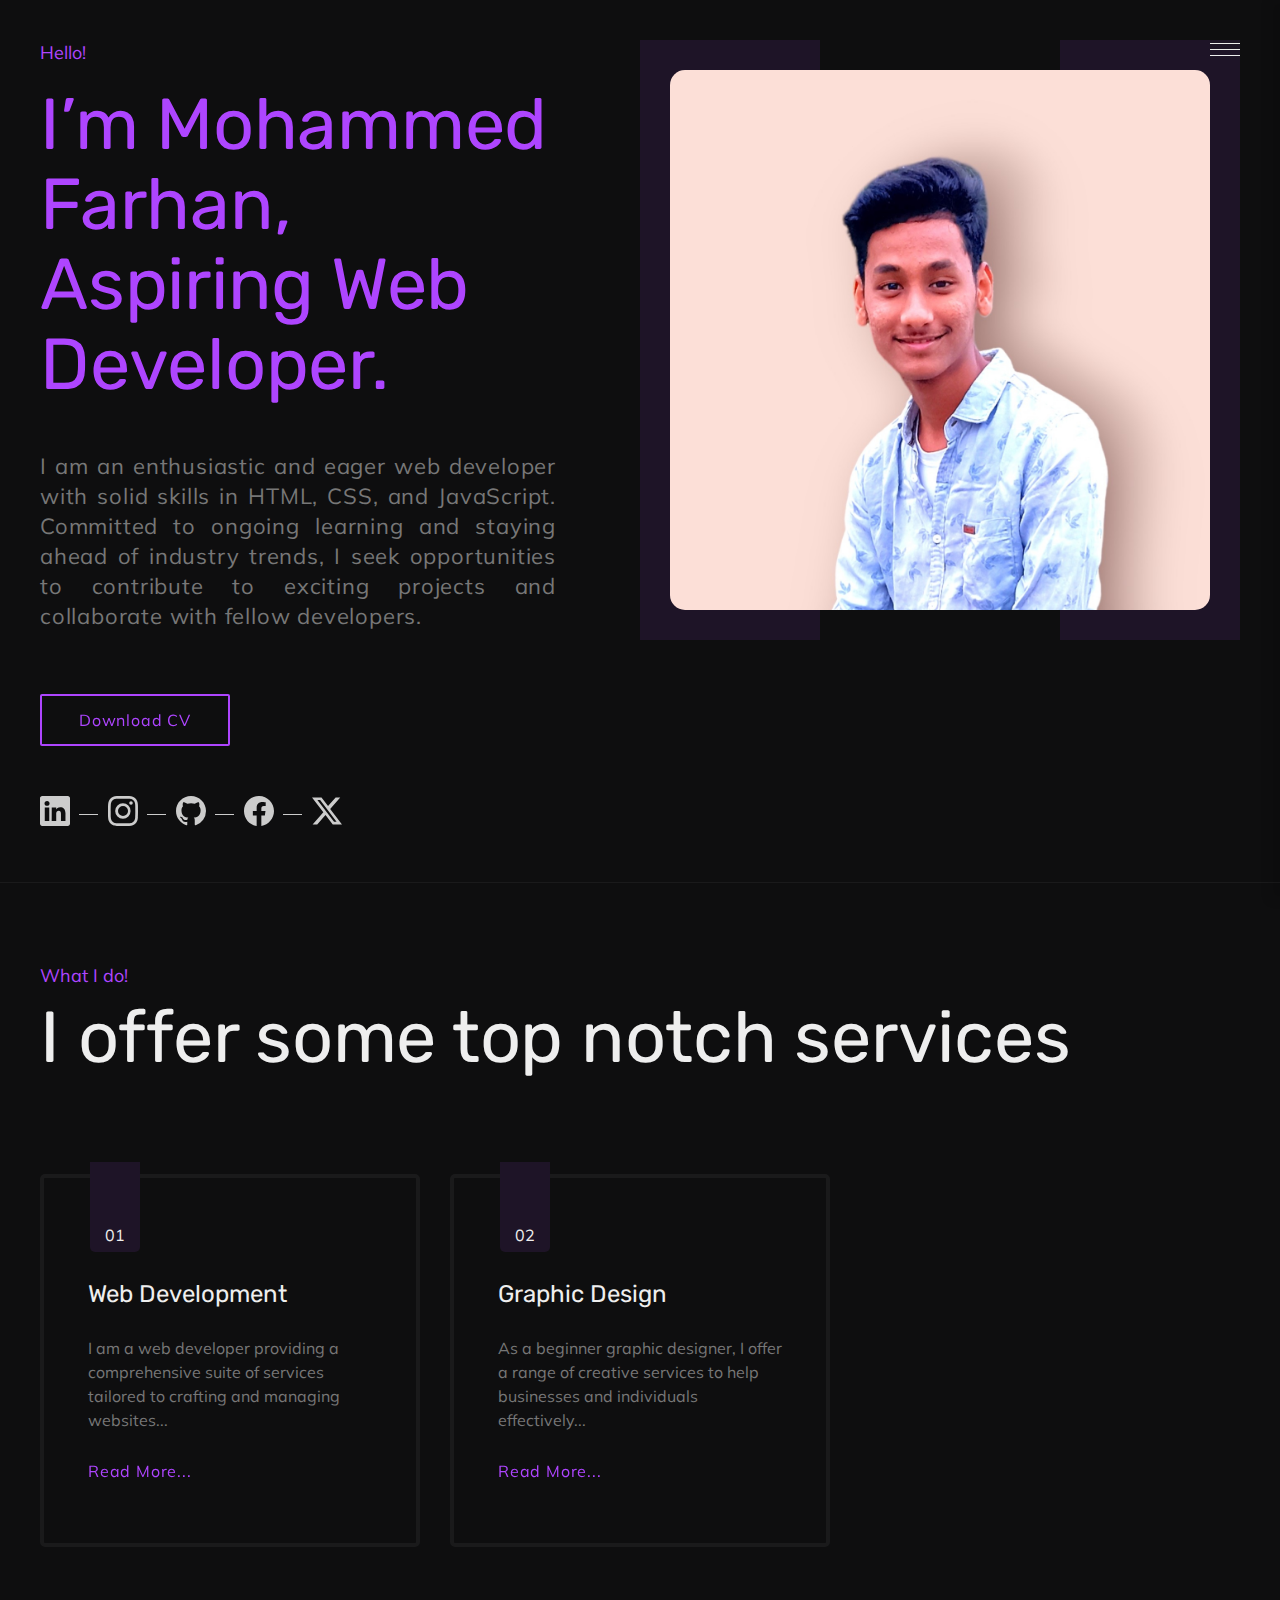
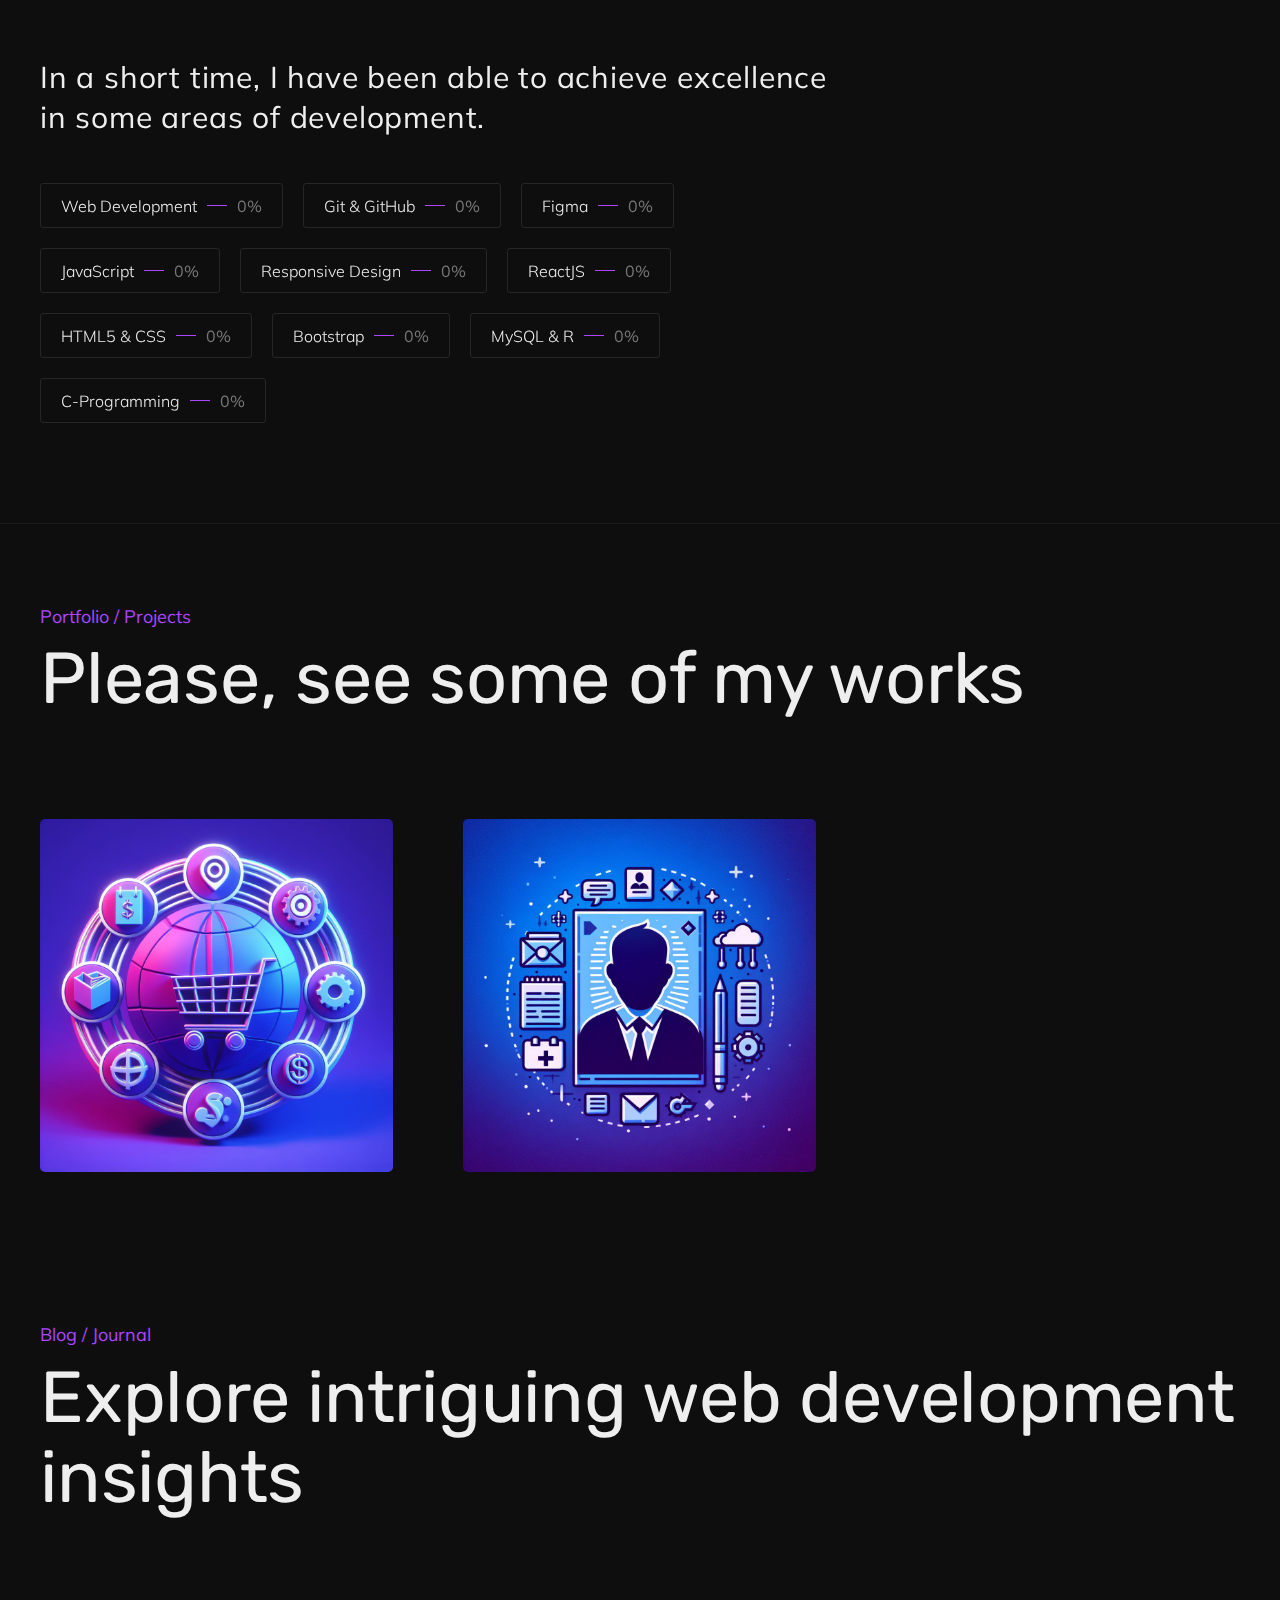
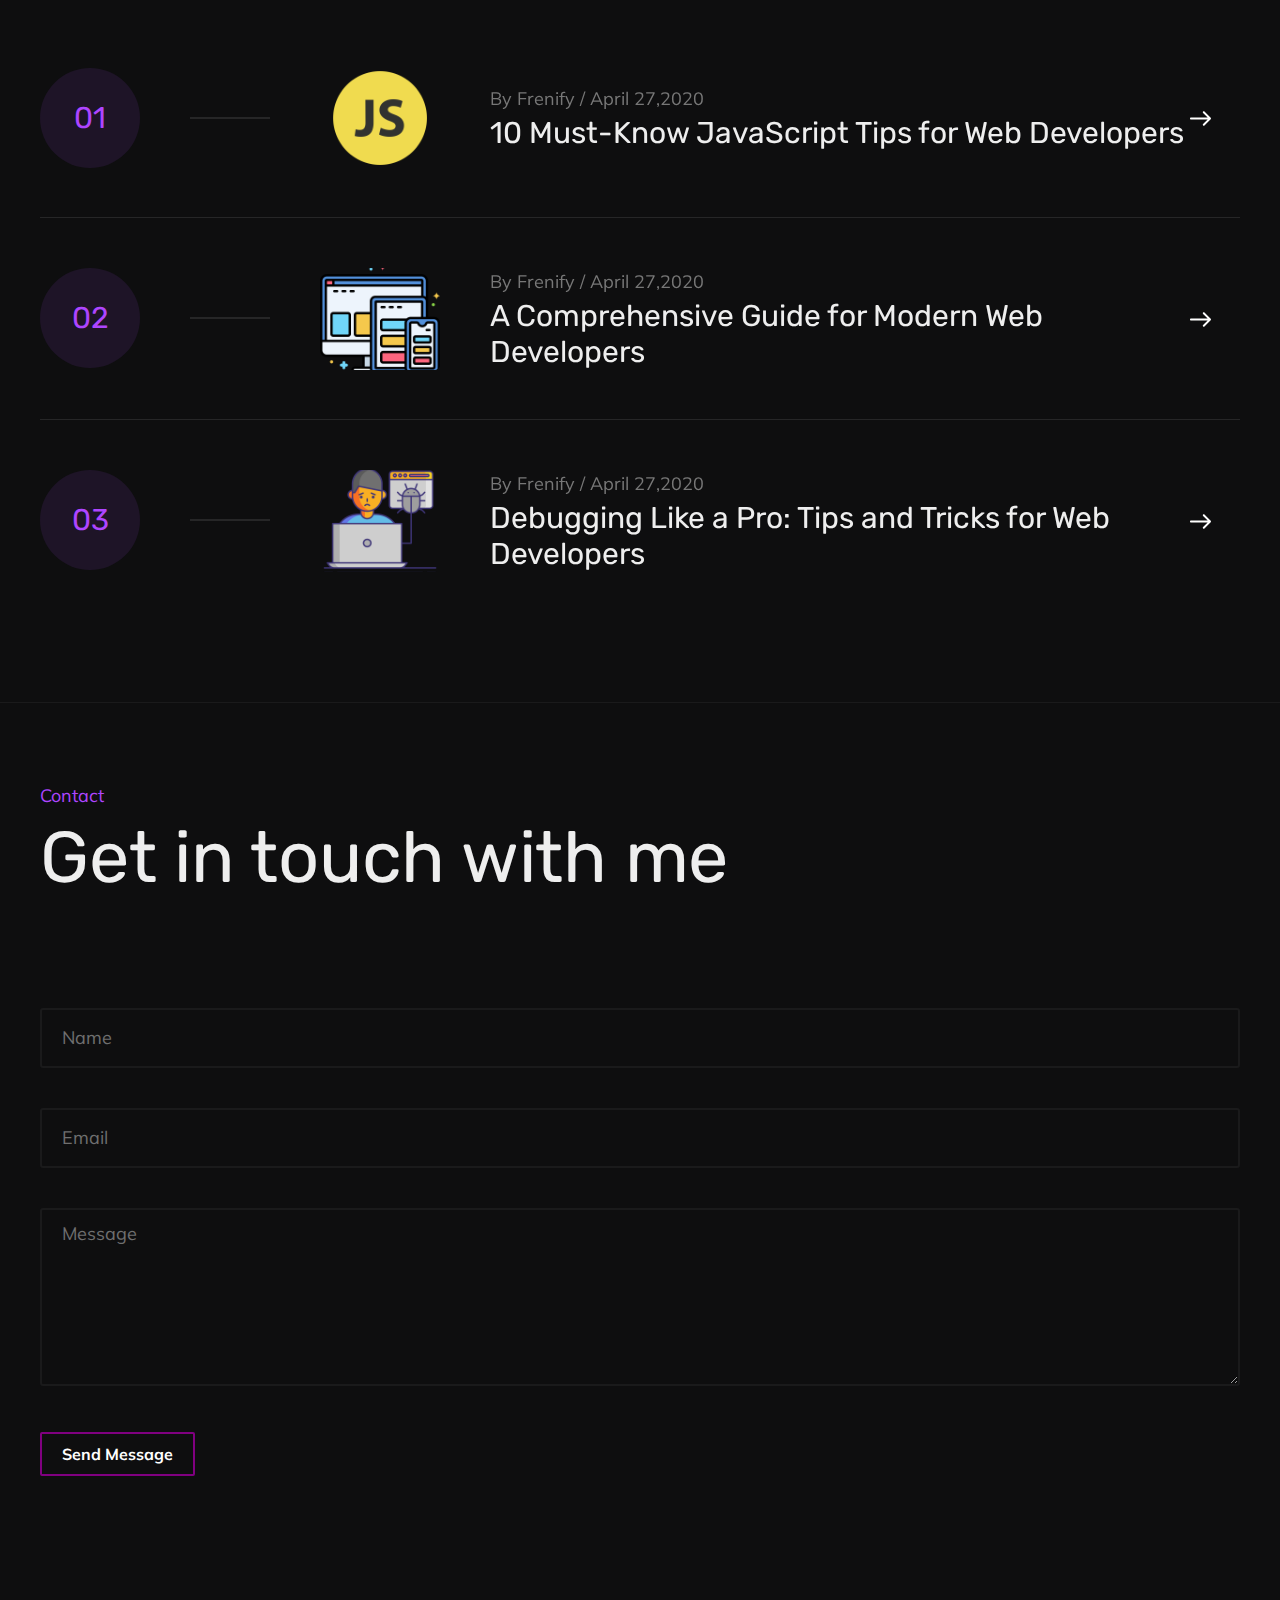
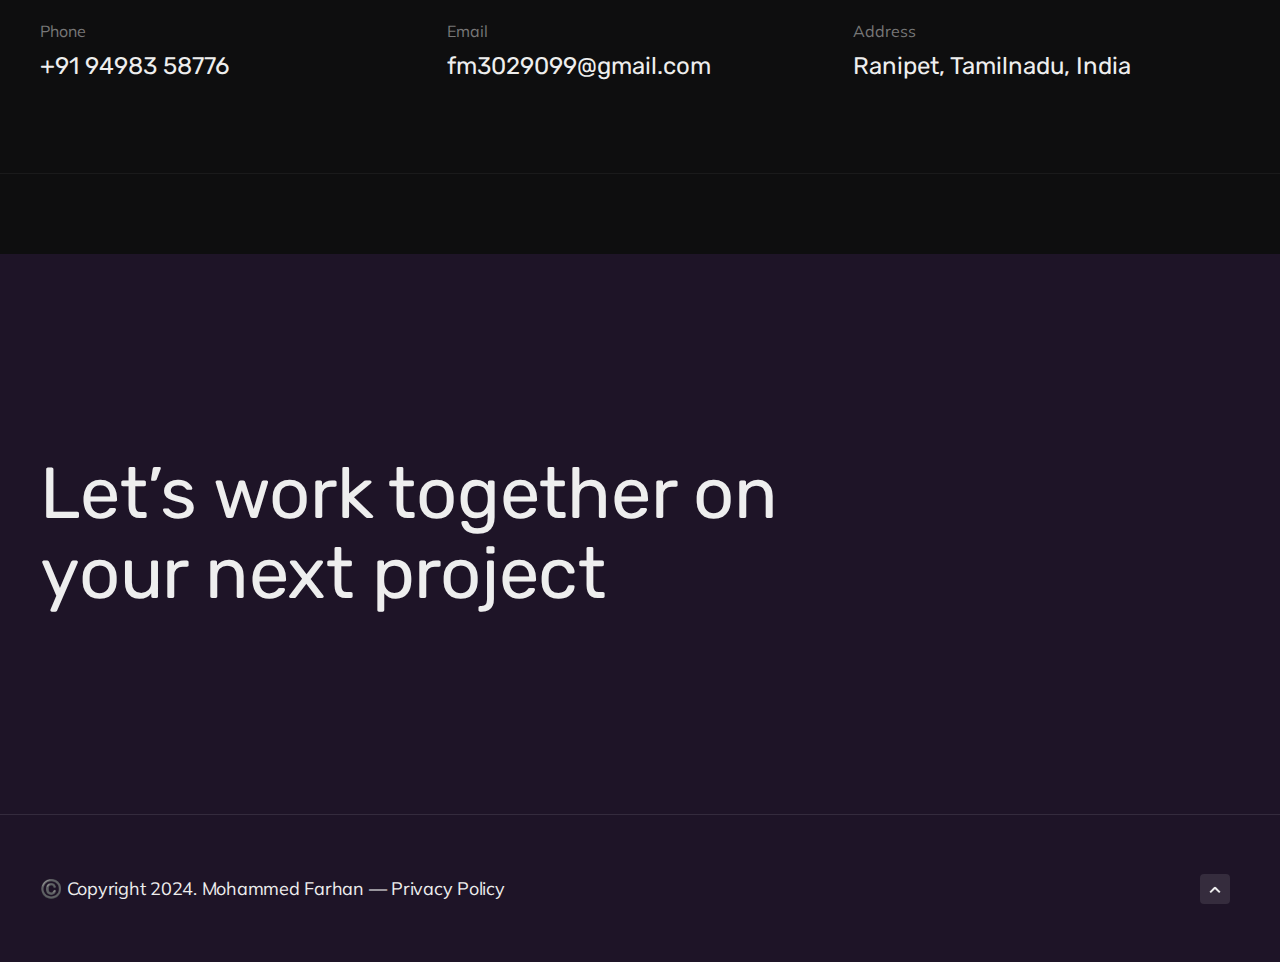
==== commit e26dfd93: "Update index.html" ====
--- a/index.html
+++ b/index.html
@@ -112,11 +112,21 @@
 								</div>
 								<div class="about_social">
 									<ul>
-										<li><a href="https://www.linkedin.com/in/mohammed-farhan-85746326b/">LinkedIn</a></li>
-										<li><a href="https://github.com/MohammedFarhan1">GitHub</a></li>
-										<li><a href="https://www.instagram.com/jack_the_ripper_08_/">Instagram</a></li>
-										<li><a href="https://www.facebook.com/ftp.fran">Facebook</a></li>
-										<li><a href="https://twitter.com/Mohamma45476883?t=fCPg0HcQ8DeRTJFjwRVrMw&s=09">Twitter</a></li>
+										<li><a href="https://www.linkedin.com/in/mohammed-farhan-85746326b/"><svg xmlns="http://www.w3.org/2000/svg" width="30" height="30" fill="currentColor" class="bi bi-linkedin" viewBox="0 0 16 16">
+											<path d="M0 1.146C0 .513.526 0 1.175 0h13.65C15.474 0 16 .513 16 1.146v13.708c0 .633-.526 1.146-1.175 1.146H1.175C.526 16 0 15.487 0 14.854zm4.943 12.248V6.169H2.542v7.225zm-1.2-8.212c.837 0 1.358-.554 1.358-1.248-.015-.709-.52-1.248-1.342-1.248S2.4 3.226 2.4 3.934c0 .694.521 1.248 1.327 1.248zm4.908 8.212V9.359c0-.216.016-.432.08-.586.173-.431.568-.878 1.232-.878.869 0 1.216.662 1.216 1.634v3.865h2.401V9.25c0-2.22-1.184-3.252-2.764-3.252-1.274 0-1.845.7-2.165 1.193v.025h-.016l.016-.025V6.169h-2.4c.03.678 0 7.225 0 7.225z"/>
+										  </svg></i></a></li>
+										<li><a href="https://www.instagram.com/jack_the_ripper_08_/"><svg xmlns="http://www.w3.org/2000/svg" width="30" height="30" fill="currentColor" class="bi bi-instagram" viewBox="0 0 16 16">
+											<path d="M8 0C5.829 0 5.556.01 4.703.048 3.85.088 3.269.222 2.76.42a3.9 3.9 0 0 0-1.417.923A3.9 3.9 0 0 0 .42 2.76C.222 3.268.087 3.85.048 4.7.01 5.555 0 5.827 0 8.001c0 2.172.01 2.444.048 3.297.04.852.174 1.433.372 1.942.205.526.478.972.923 1.417.444.445.89.719 1.416.923.51.198 1.09.333 1.942.372C5.555 15.99 5.827 16 8 16s2.444-.01 3.298-.048c.851-.04 1.434-.174 1.943-.372a3.9 3.9 0 0 0 1.416-.923c.445-.445.718-.891.923-1.417.197-.509.332-1.09.372-1.942C15.99 10.445 16 10.173 16 8s-.01-2.445-.048-3.299c-.04-.851-.175-1.433-.372-1.941a3.9 3.9 0 0 0-.923-1.417A3.9 3.9 0 0 0 13.24.42c-.51-.198-1.092-.333-1.943-.372C10.443.01 10.172 0 7.998 0zm-.717 1.442h.718c2.136 0 2.389.007 3.232.046.78.035 1.204.166 1.486.275.373.145.64.319.92.599s.453.546.598.92c.11.281.24.705.275 1.485.039.843.047 1.096.047 3.231s-.008 2.389-.047 3.232c-.035.78-.166 1.203-.275 1.485a2.5 2.5 0 0 1-.599.919c-.28.28-.546.453-.92.598-.28.11-.704.24-1.485.276-.843.038-1.096.047-3.232.047s-2.39-.009-3.233-.047c-.78-.036-1.203-.166-1.485-.276a2.5 2.5 0 0 1-.92-.598 2.5 2.5 0 0 1-.6-.92c-.109-.281-.24-.705-.275-1.485-.038-.843-.046-1.096-.046-3.233s.008-2.388.046-3.231c.036-.78.166-1.204.276-1.486.145-.373.319-.64.599-.92s.546-.453.92-.598c.282-.11.705-.24 1.485-.276.738-.034 1.024-.044 2.515-.045zm4.988 1.328a.96.96 0 1 0 0 1.92.96.96 0 0 0 0-1.92m-4.27 1.122a4.109 4.109 0 1 0 0 8.217 4.109 4.109 0 0 0 0-8.217m0 1.441a2.667 2.667 0 1 1 0 5.334 2.667 2.667 0 0 1 0-5.334"/>
+										  </svg></i></a></li>
+										<li><a href="https://github.com/MohammedFarhan1"><svg xmlns="http://www.w3.org/2000/svg" width="30" height="30" fill="currentColor" class="bi bi-github" viewBox="0 0 16 16">
+											<path d="M8 0C3.58 0 0 3.58 0 8c0 3.54 2.29 6.53 5.47 7.59.4.07.55-.17.55-.38 0-.19-.01-.82-.01-1.49-2.01.37-2.53-.49-2.69-.94-.09-.23-.48-.94-.82-1.13-.28-.15-.68-.52-.01-.53.63-.01 1.08.58 1.23.82.72 1.21 1.87.87 2.33.66.07-.52.28-.87.51-1.07-1.78-.2-3.64-.89-3.64-3.95 0-.87.31-1.59.82-2.15-.08-.2-.36-1.02.08-2.12 0 0 .67-.21 2.2.82.64-.18 1.32-.27 2-.27s1.36.09 2 .27c1.53-1.04 2.2-.82 2.2-.82.44 1.1.16 1.92.08 2.12.51.56.82 1.27.82 2.15 0 3.07-1.87 3.75-3.65 3.95.29.25.54.73.54 1.48 0 1.07-.01 1.93-.01 2.2 0 .21.15.46.55.38A8.01 8.01 0 0 0 16 8c0-4.42-3.58-8-8-8"/>
+										  </svg></a></li>
+										<li><a href="https://www.facebook.com/ftp.fran"><svg xmlns="http://www.w3.org/2000/svg" width="30" height="30" fill="currentColor" class="bi bi-facebook" viewBox="0 0 16 16">
+											<path d="M16 8.049c0-4.446-3.582-8.05-8-8.05C3.58 0-.002 3.603-.002 8.05c0 4.017 2.926 7.347 6.75 7.951v-5.625h-2.03V8.05H6.75V6.275c0-2.017 1.195-3.131 3.022-3.131.876 0 1.791.157 1.791.157v1.98h-1.009c-.993 0-1.303.621-1.303 1.258v1.51h2.218l-.354 2.326H9.25V16c3.824-.604 6.75-3.934 6.75-7.951"/>
+										  </svg></i></a></li>
+										<li><a href="https://twitter.com/Mohamma45476883?t=fCPg0HcQ8DeRTJFjwRVrMw&s=09"><svg xmlns="http://www.w3.org/2000/svg" width="30" height="30" fill="currentColor" class="bi bi-twitter-x" viewBox="0 0 16 16">
+											<path d="M12.6.75h2.454l-5.36 6.142L16 15.25h-4.937l-3.867-5.07-4.425 5.07H.316l5.733-6.57L0 .75h5.063l3.495 4.633L12.601.75Zm-.86 13.028h1.36L4.323 2.145H2.865z"/>
+										  </svg></a></li>
 									</ul>
 								</div>
 							</div>
@@ -478,7 +488,7 @@
 						<div class="your-messagse">
 							<textarea class="message"  name="message" placeholder="Message" cols="3" rows="8"></textarea>
 						</div>
-						<button type="submit" class="sendMessageButton">Send Message</button>
+						<button class="sendMessageButton">Send Message</button>
 					</form>
 				</div>
 				<!-- /Shortcode: Contact Form -->
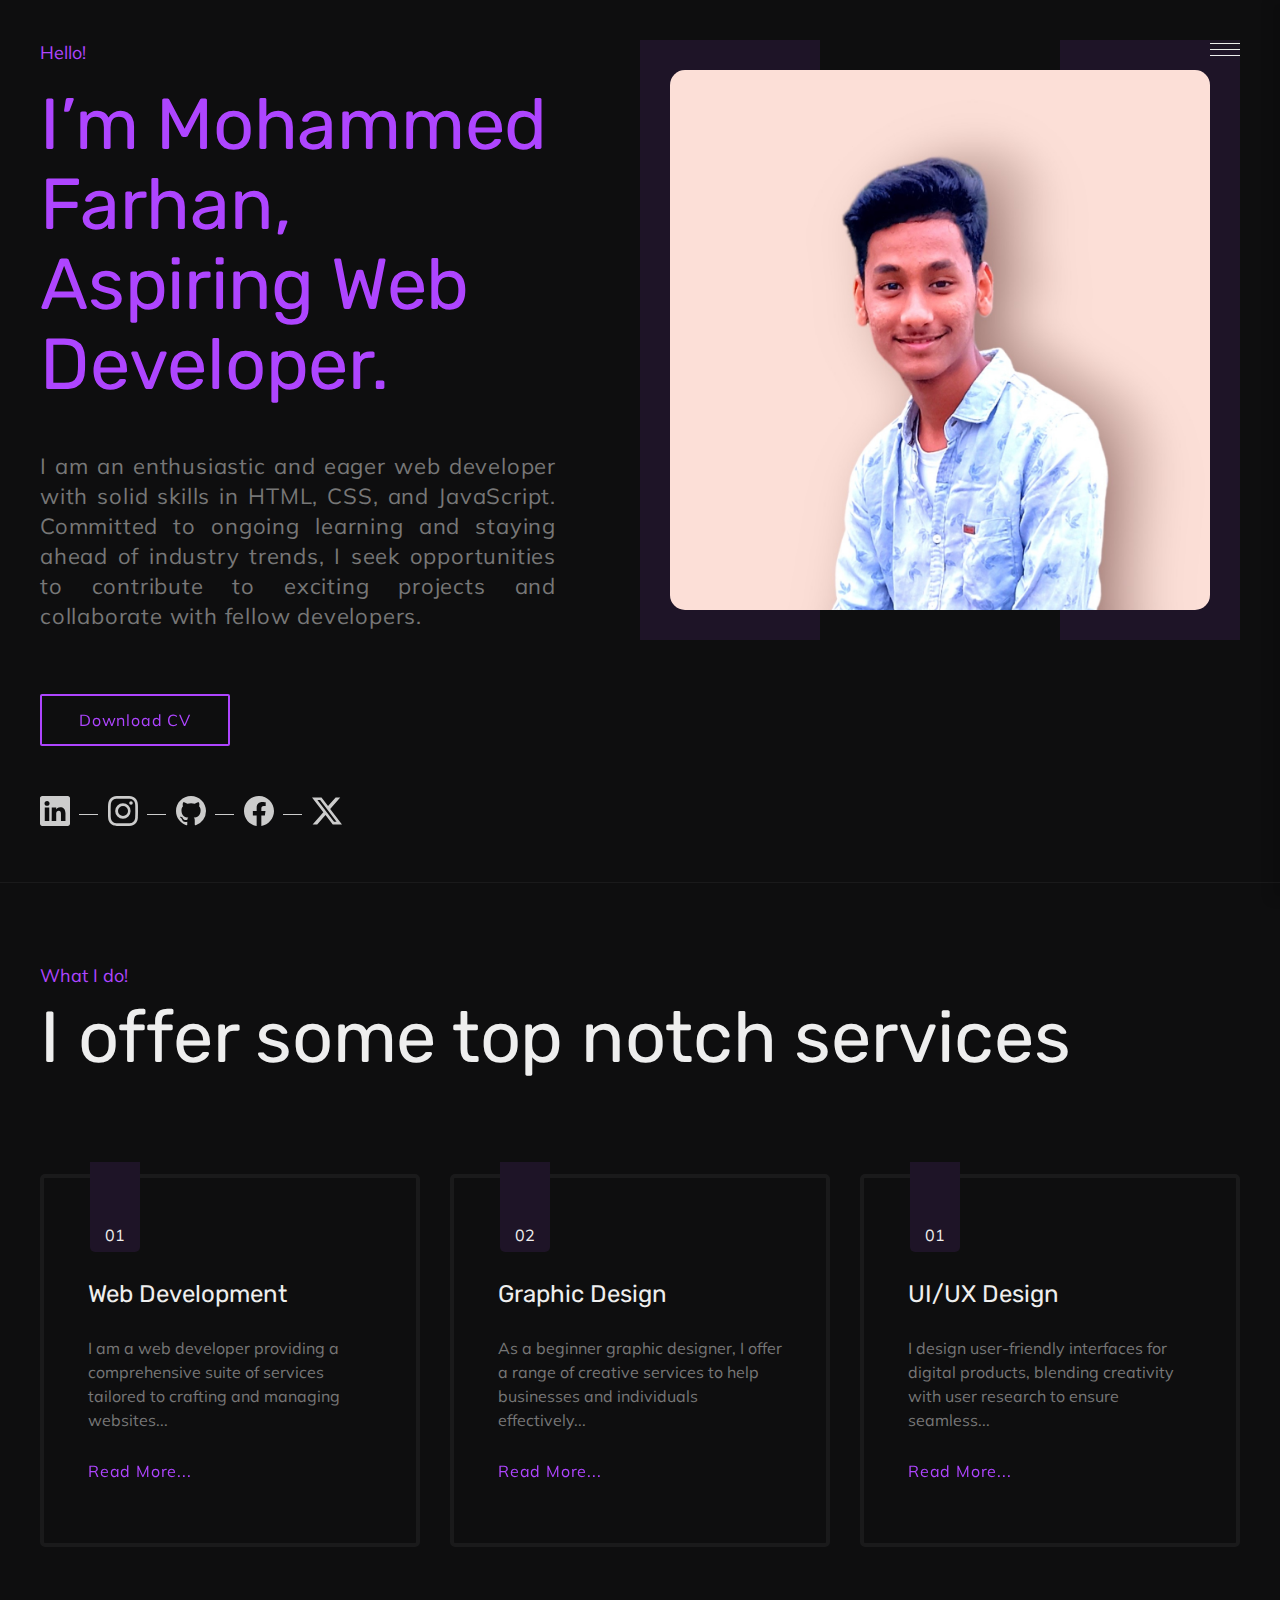
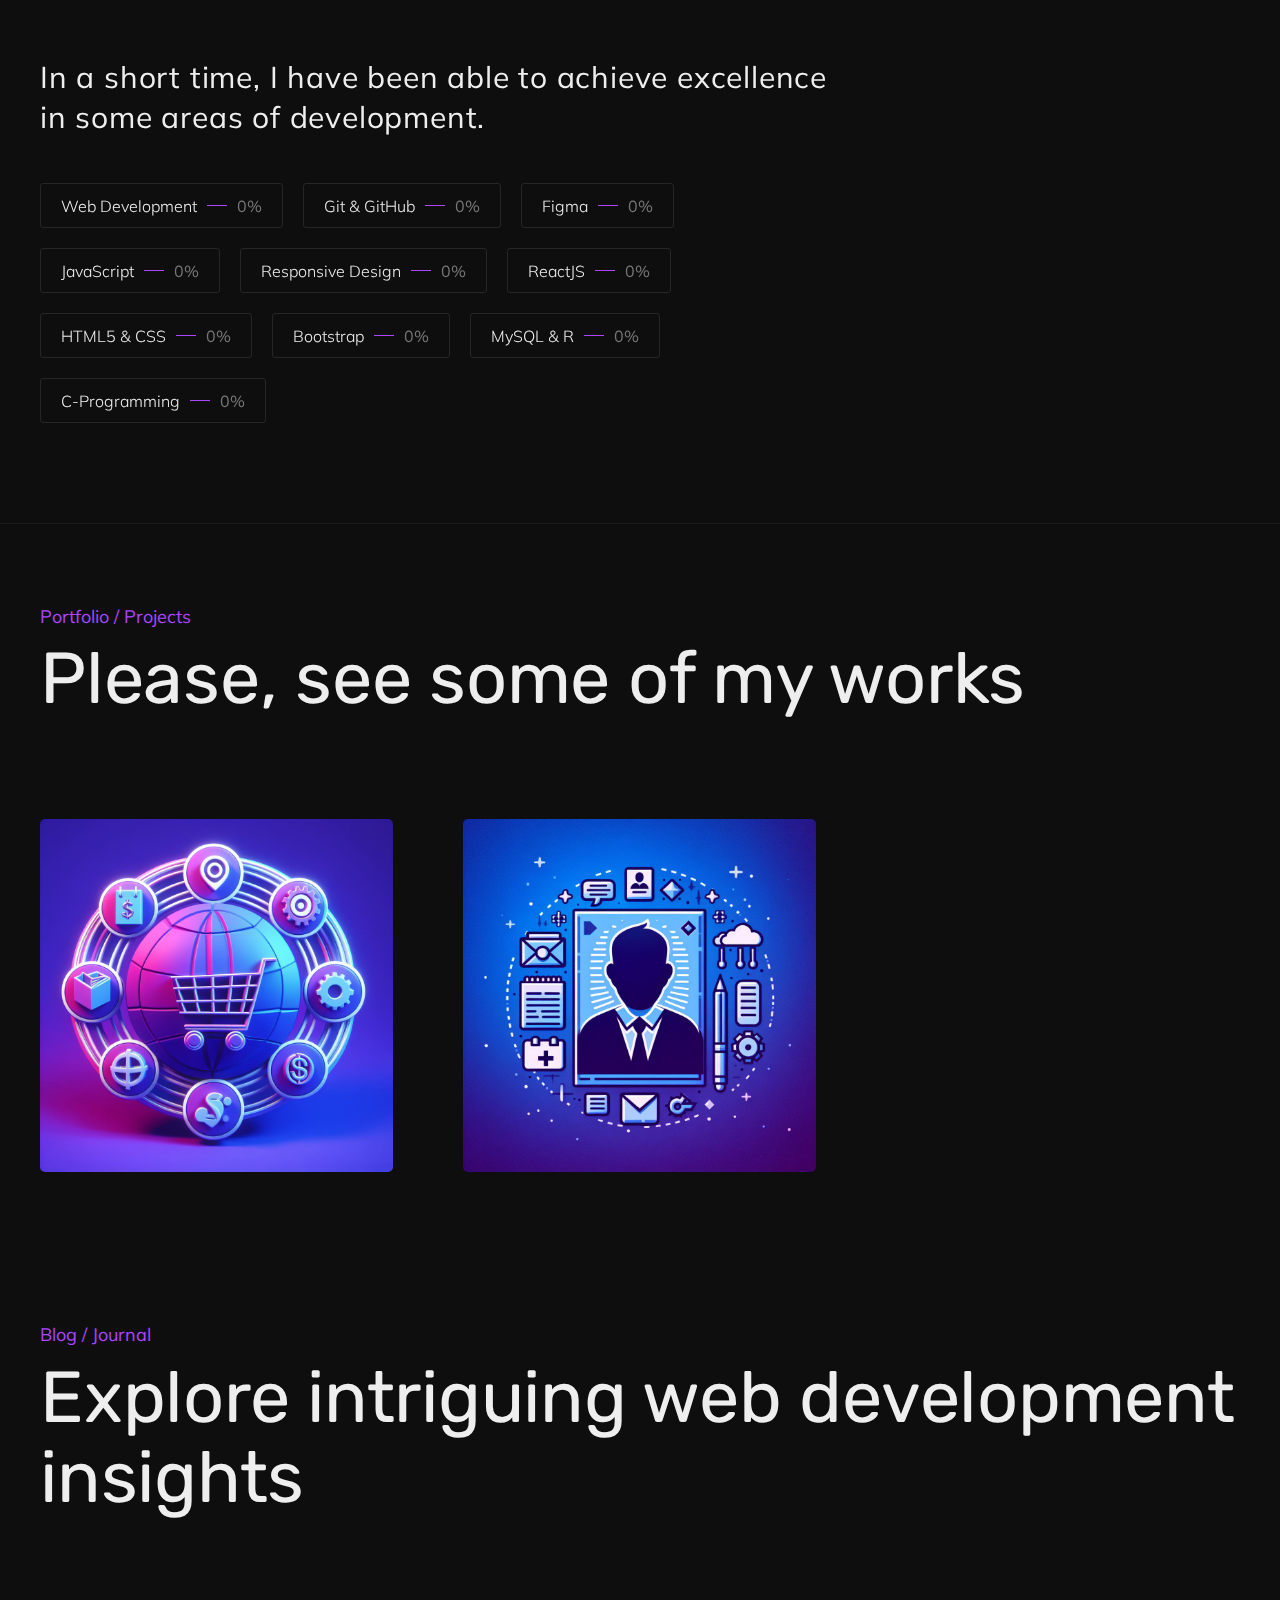
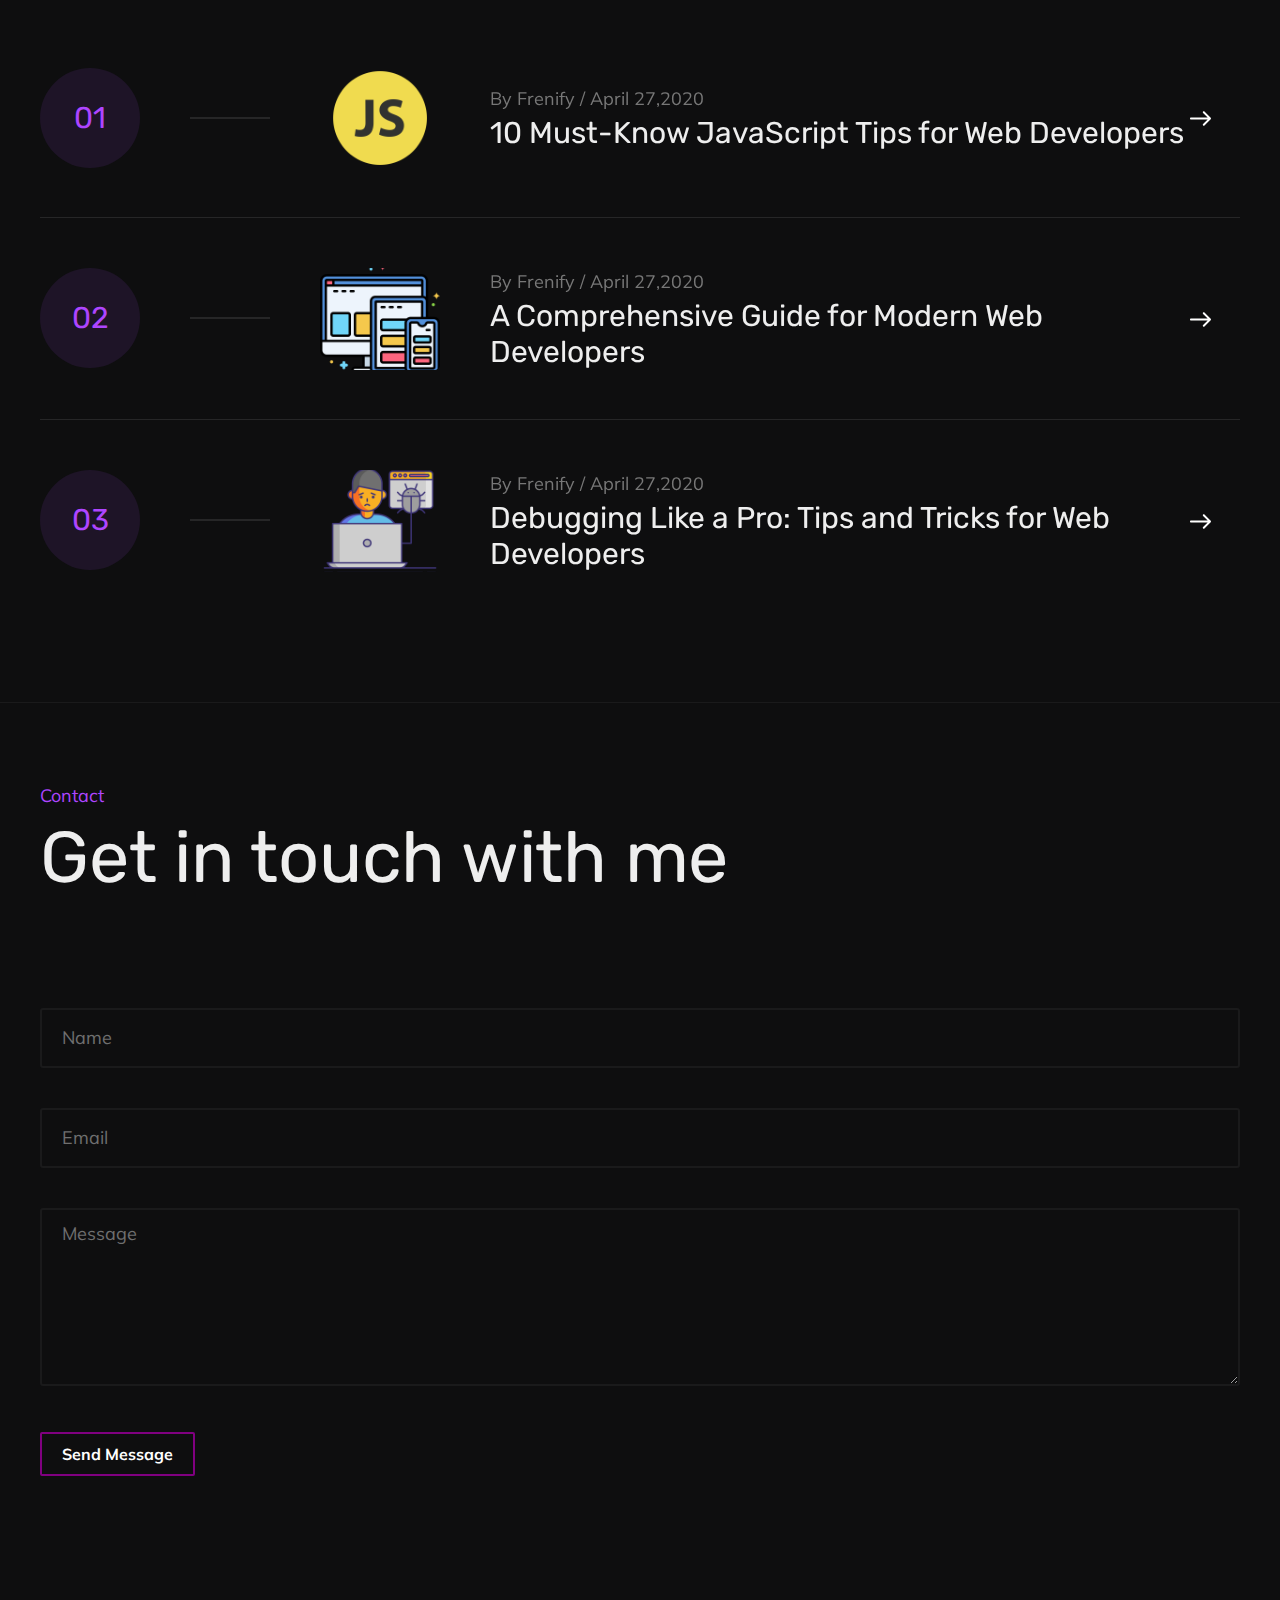
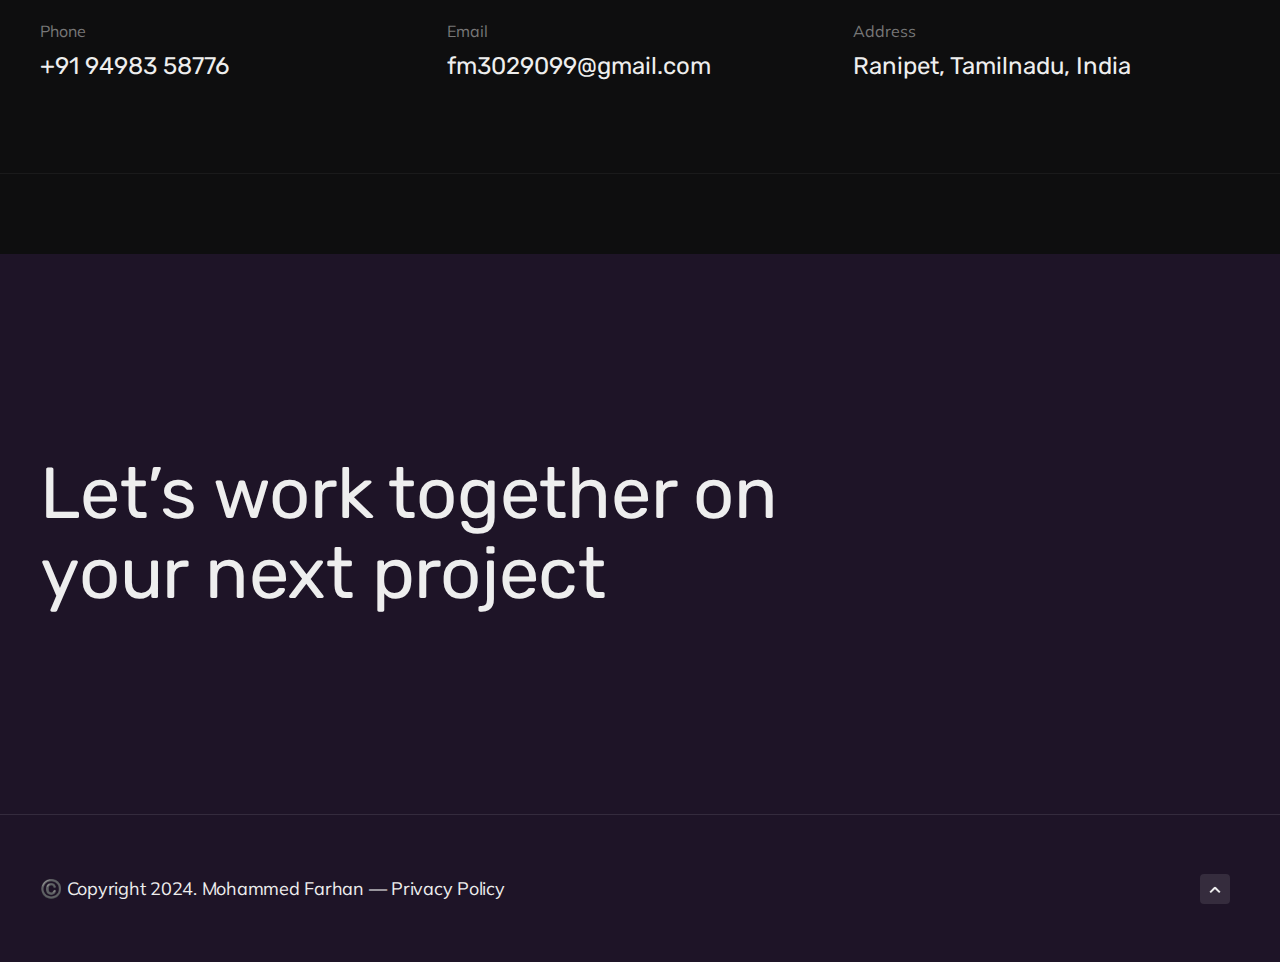
==== commit f7984e90: "Update index.html" ====
--- a/index.html
+++ b/index.html
@@ -196,6 +196,18 @@
 								</div>
 							</div>
 						</li>
+						<li>
+							<div class="s_item">
+								<span class="s_counter"><span>01</span></span>
+								<div class="s_title">
+									<h3>UI/UX Design</h3>
+									<p>I design user-friendly interfaces for digital products, blending creativity with user research to ensure seamless...</p>	
+								</div>
+								<div class="s_btn">
+									<a class="awilo_fn_circle_link" href="UI&UX design.html" >Read More...</a>
+								</div>
+							</div>
+						</li>
 					</ul>
 				</div>
 				<!-- /Shortcode: Services -->
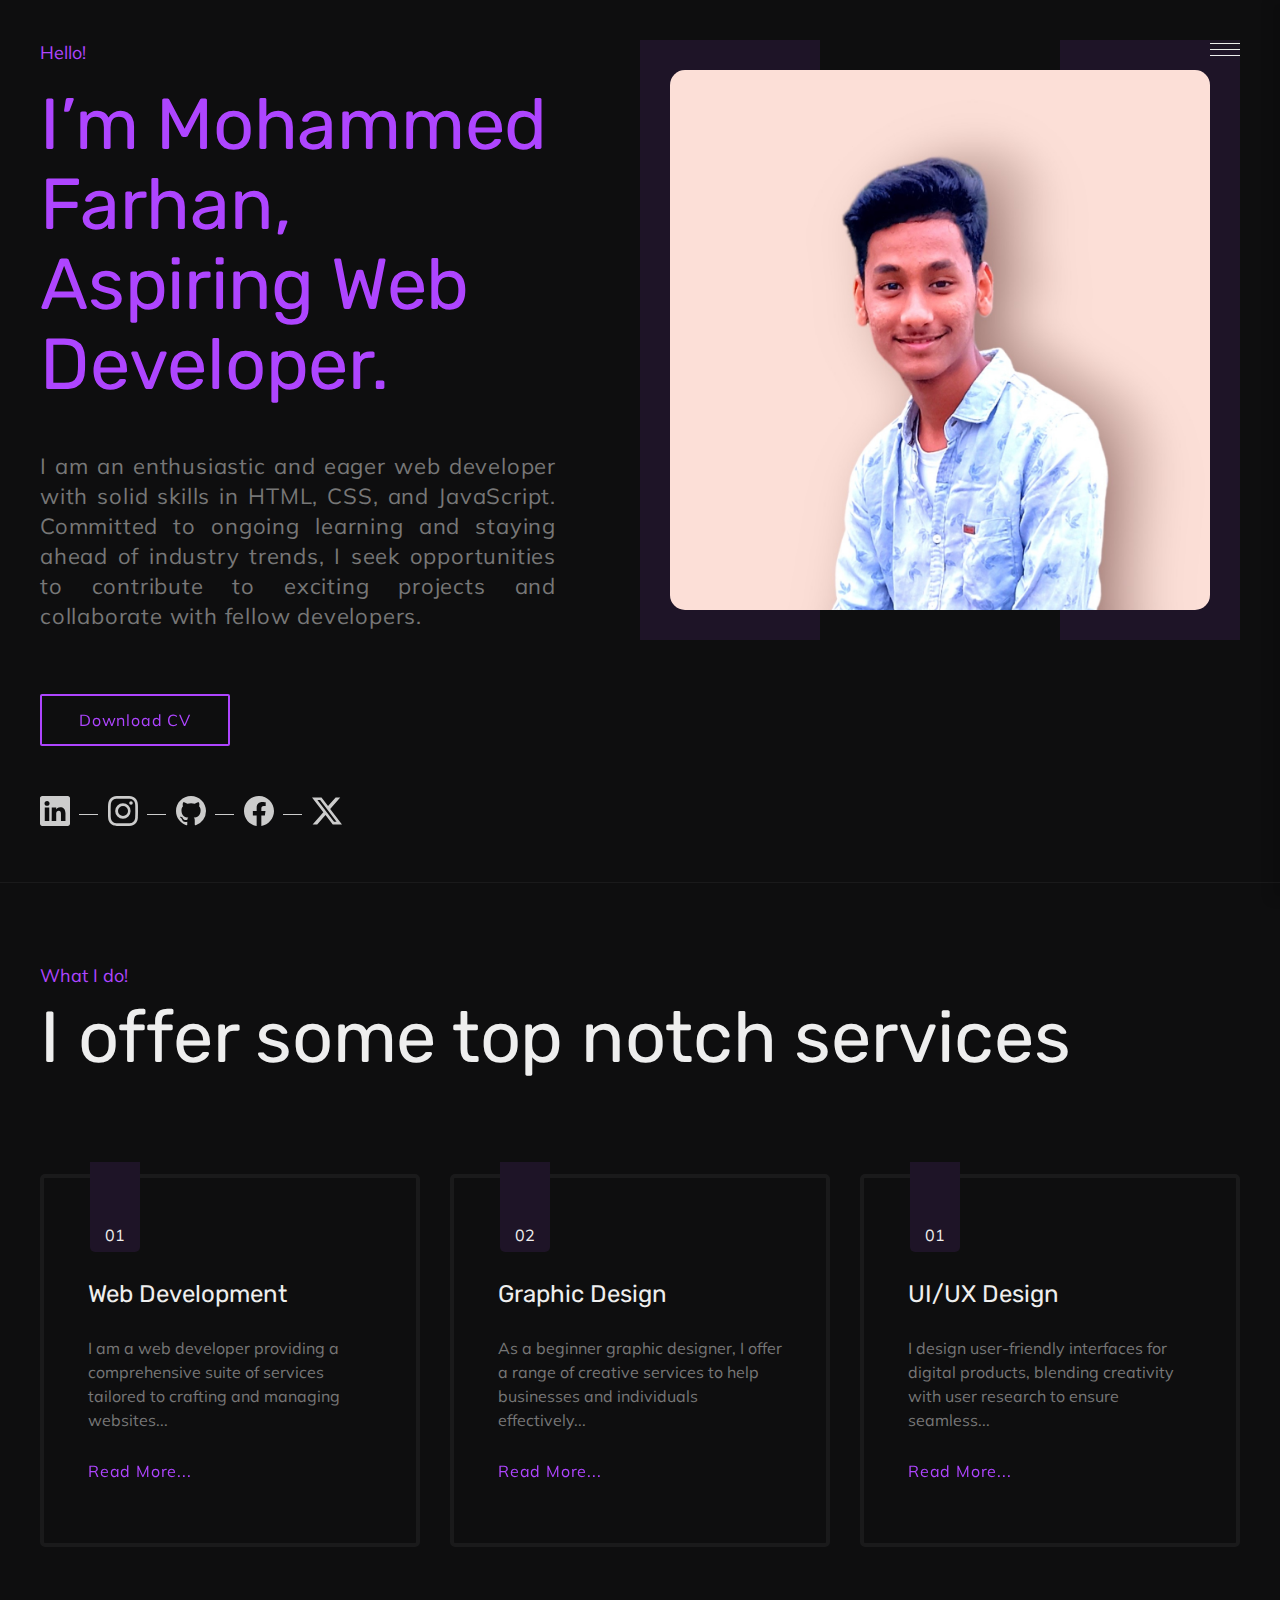
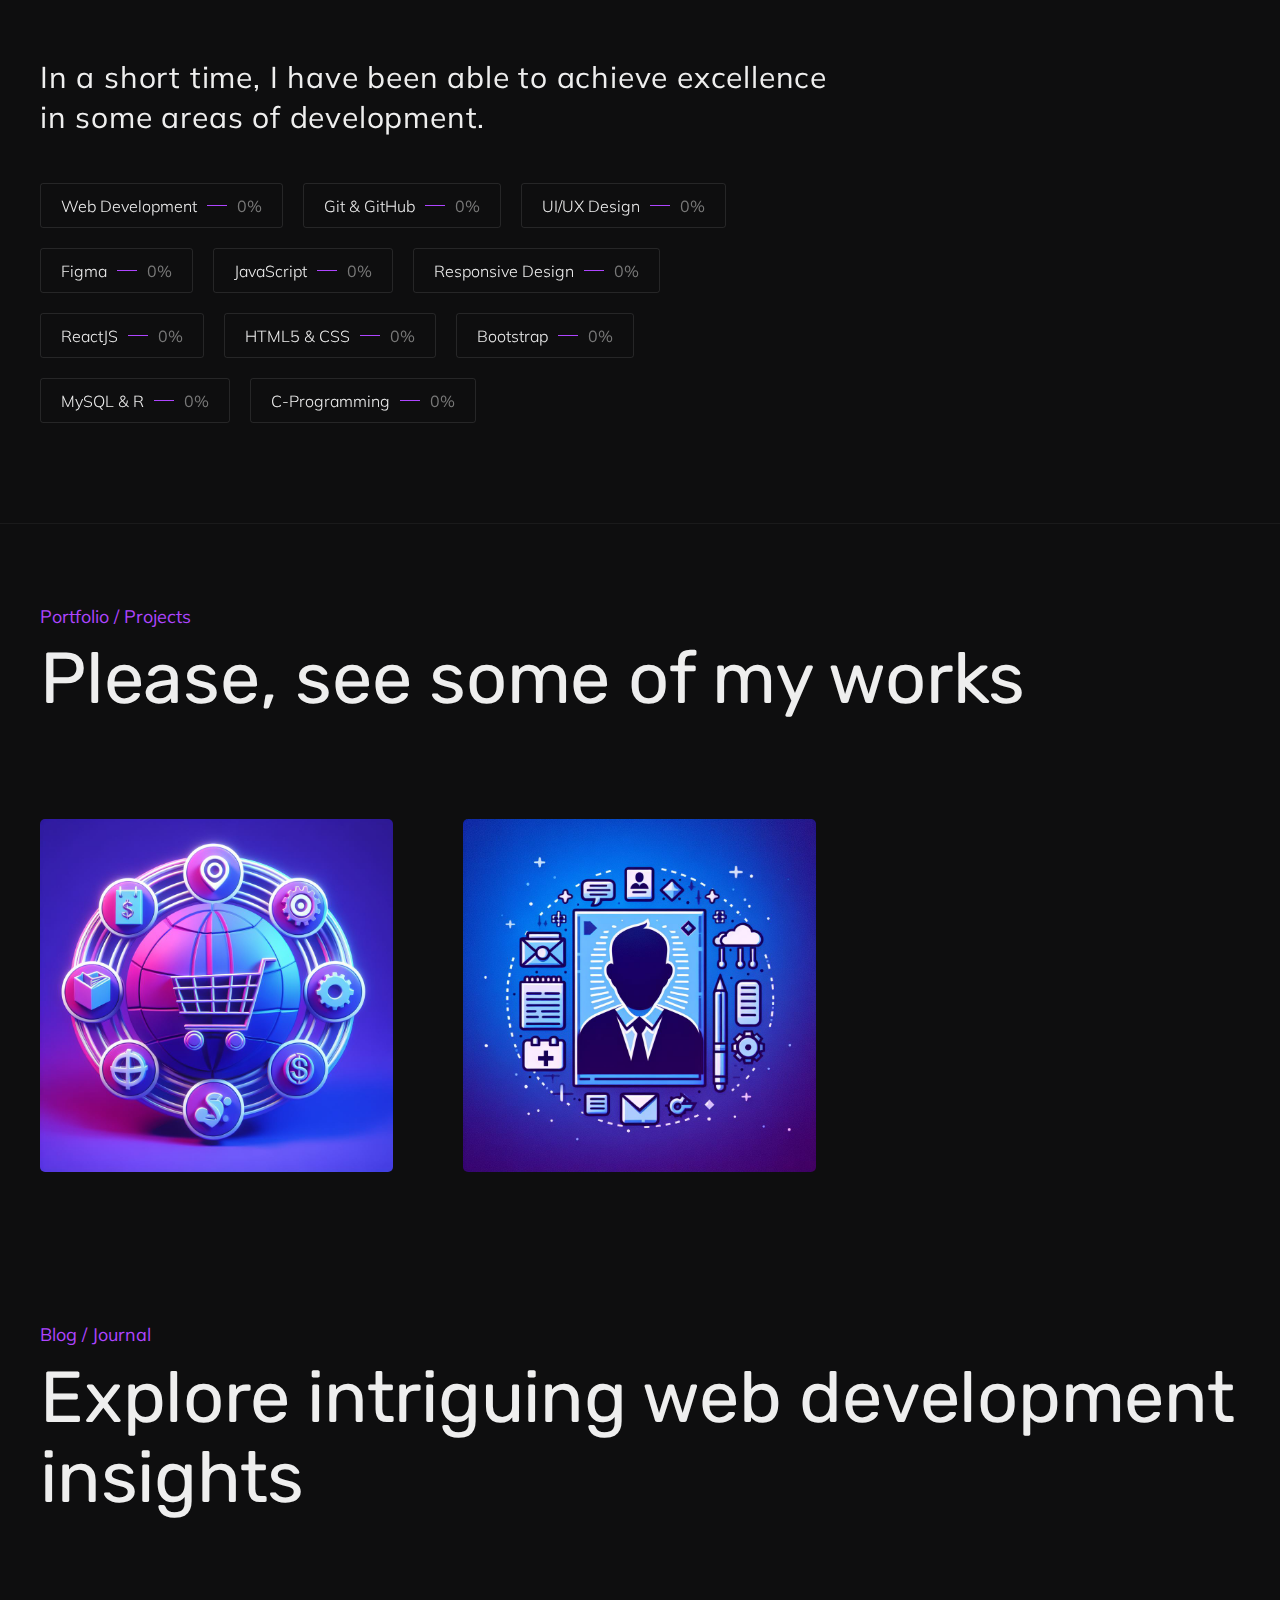
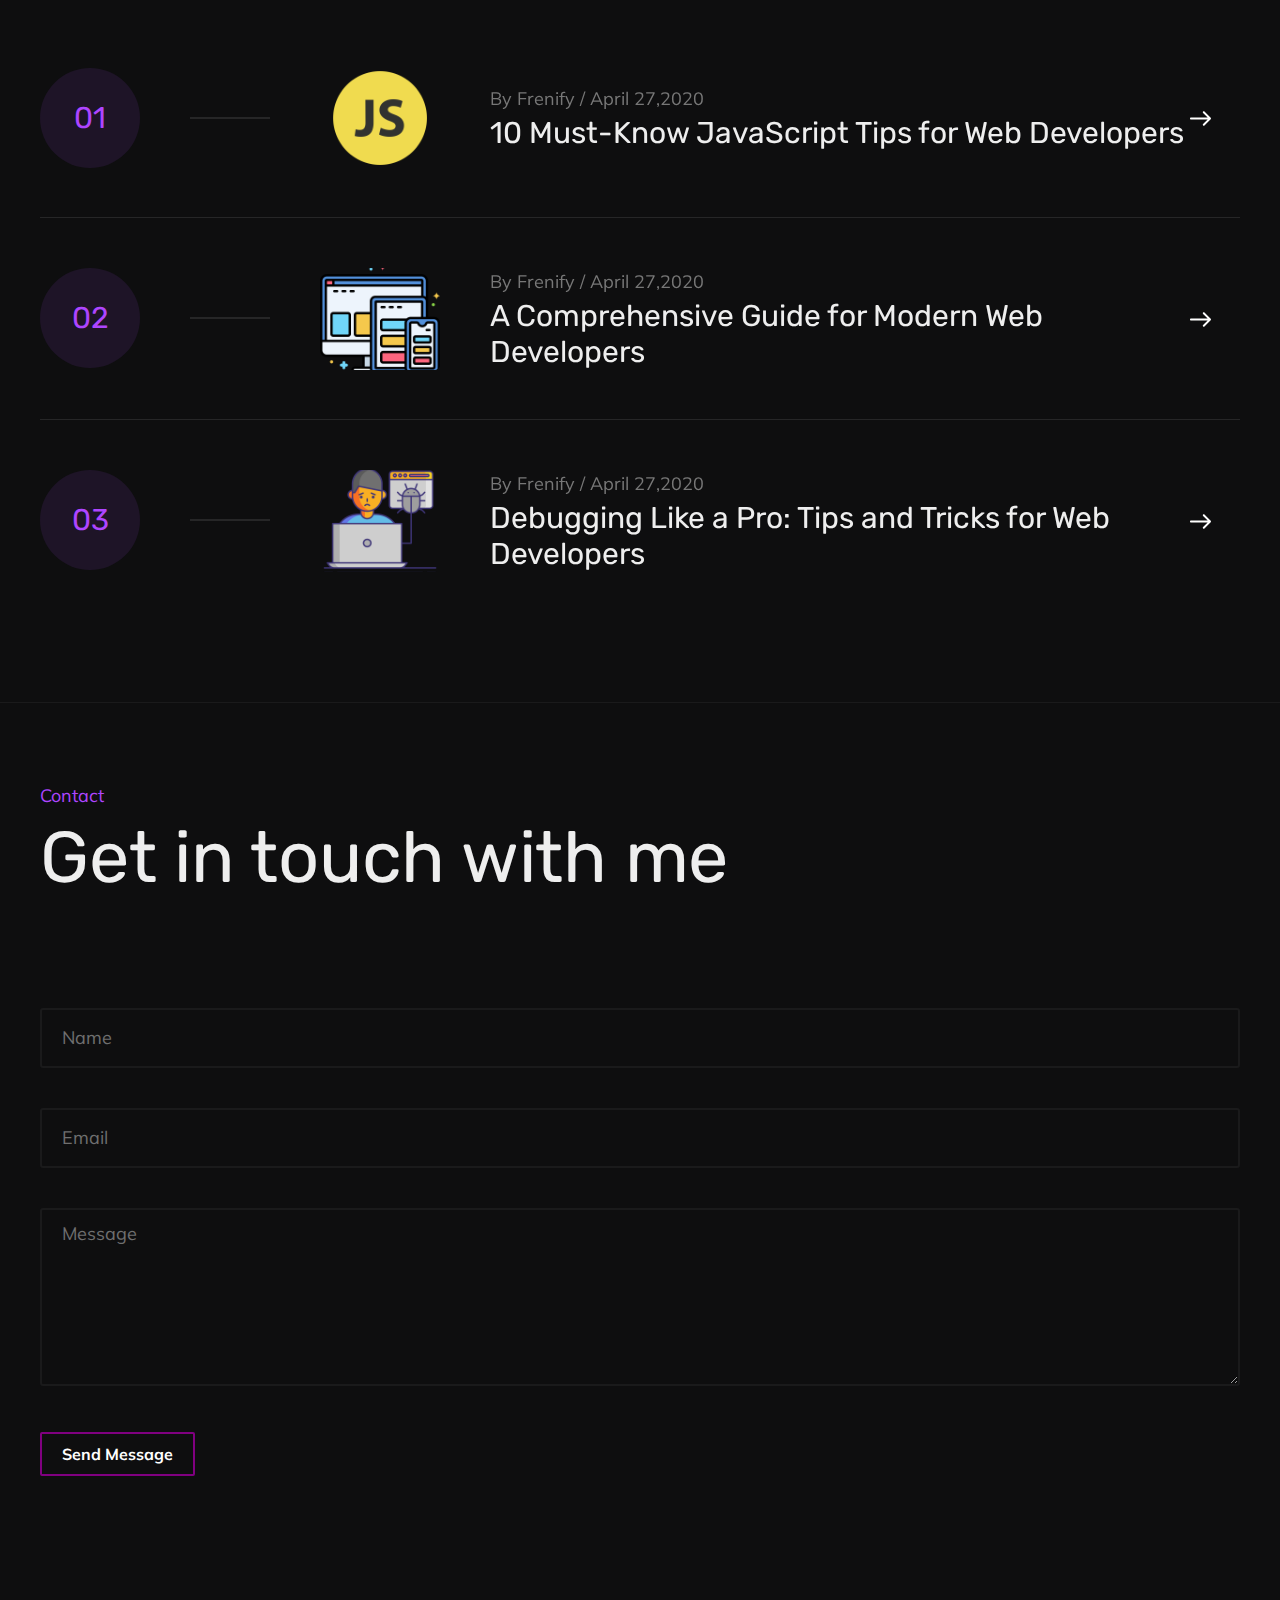
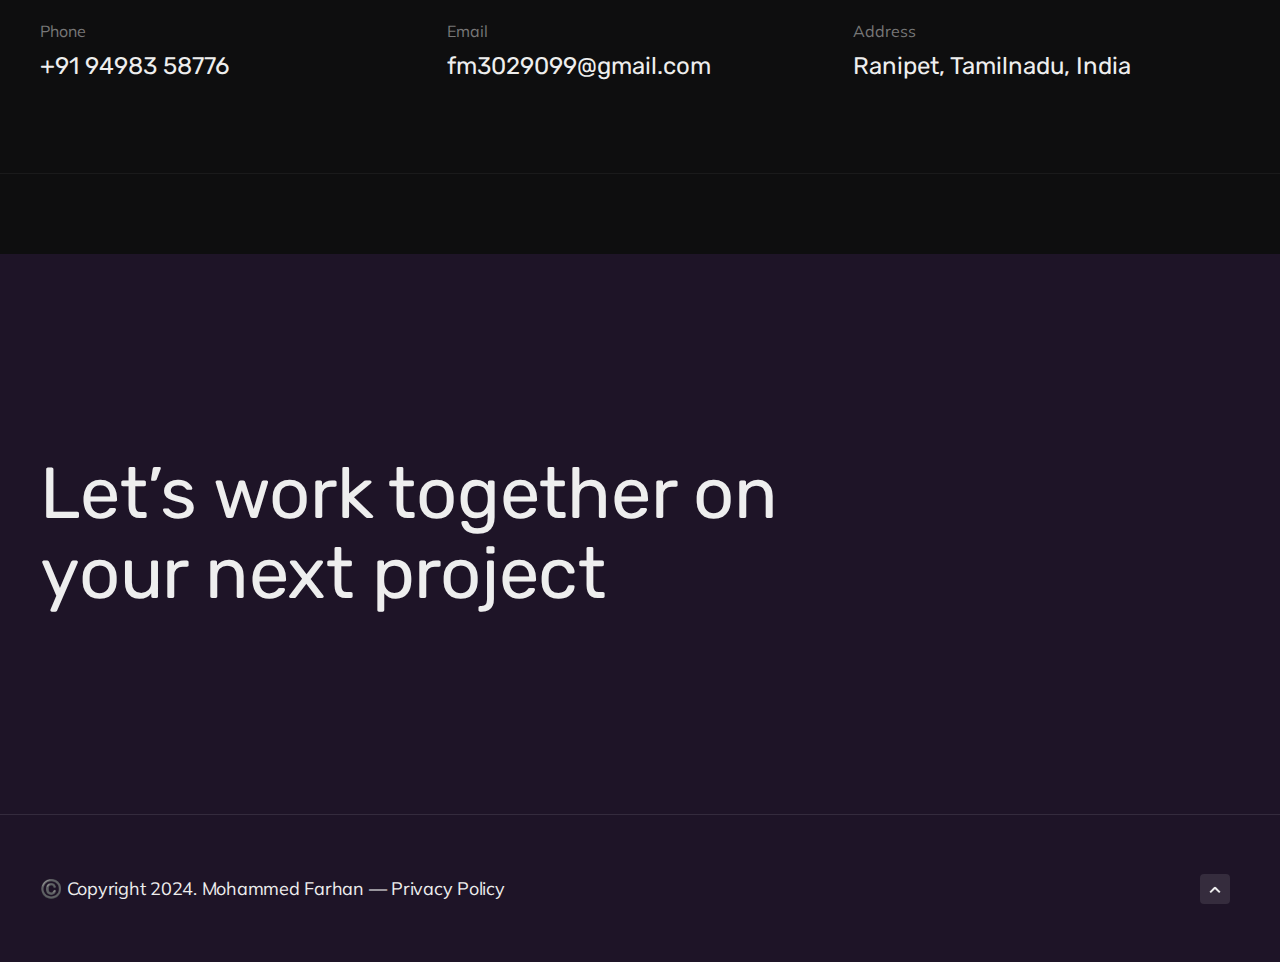
==== commit e44d670b: "Update index.html" ====
--- a/index.html
+++ b/index.html
@@ -234,6 +234,12 @@
 							</li>
 							<li>
 								<div class="sl_item">
+									<label>UI/UX Design</label>
+									<span class="text"><span class="awilo_fn_counter" data-from="0" data-to="53" data-speed="2000">0</span>%</span>
+								</div>
+							</li>
+							<li>
+								<div class="sl_item">
 									<label>Figma</label>
 									<span class="text"><span class="awilo_fn_counter" data-from="0" data-to="98" data-speed="2000">0</span>%</span>
 								</div>
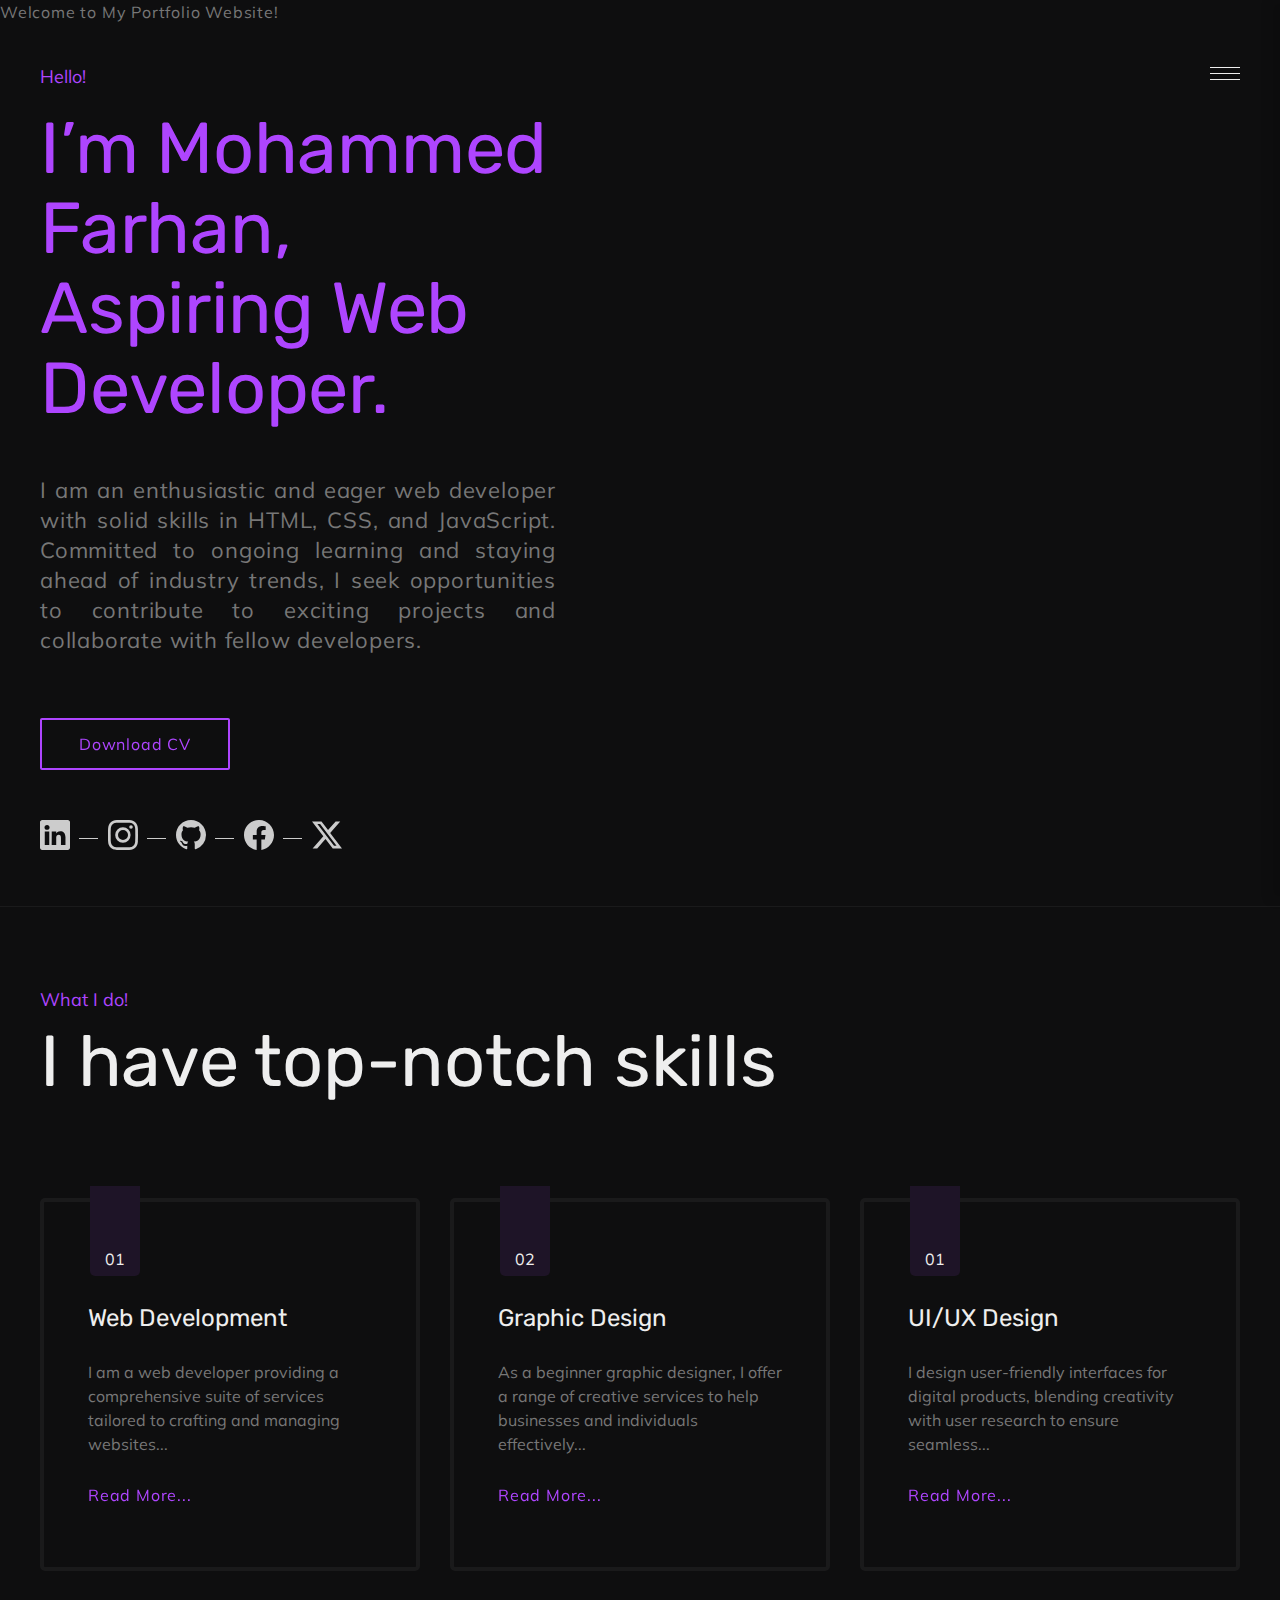
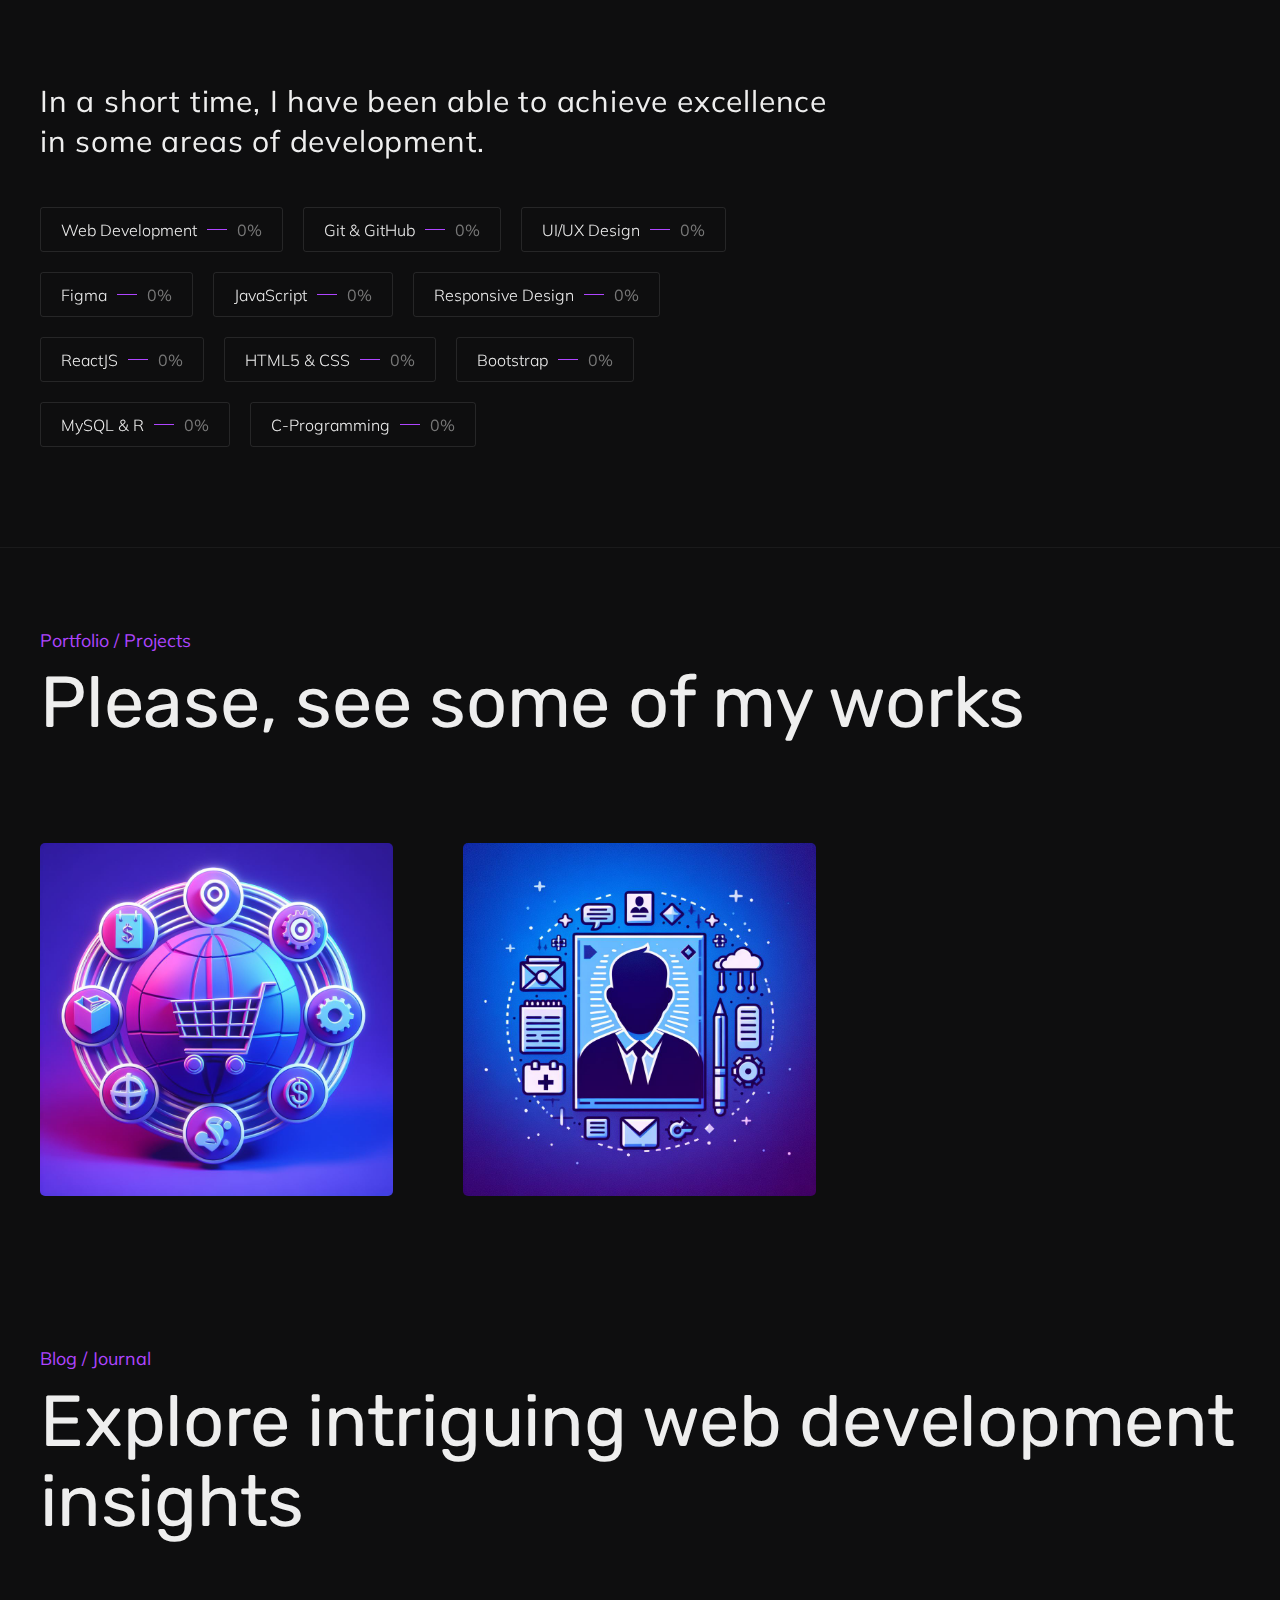
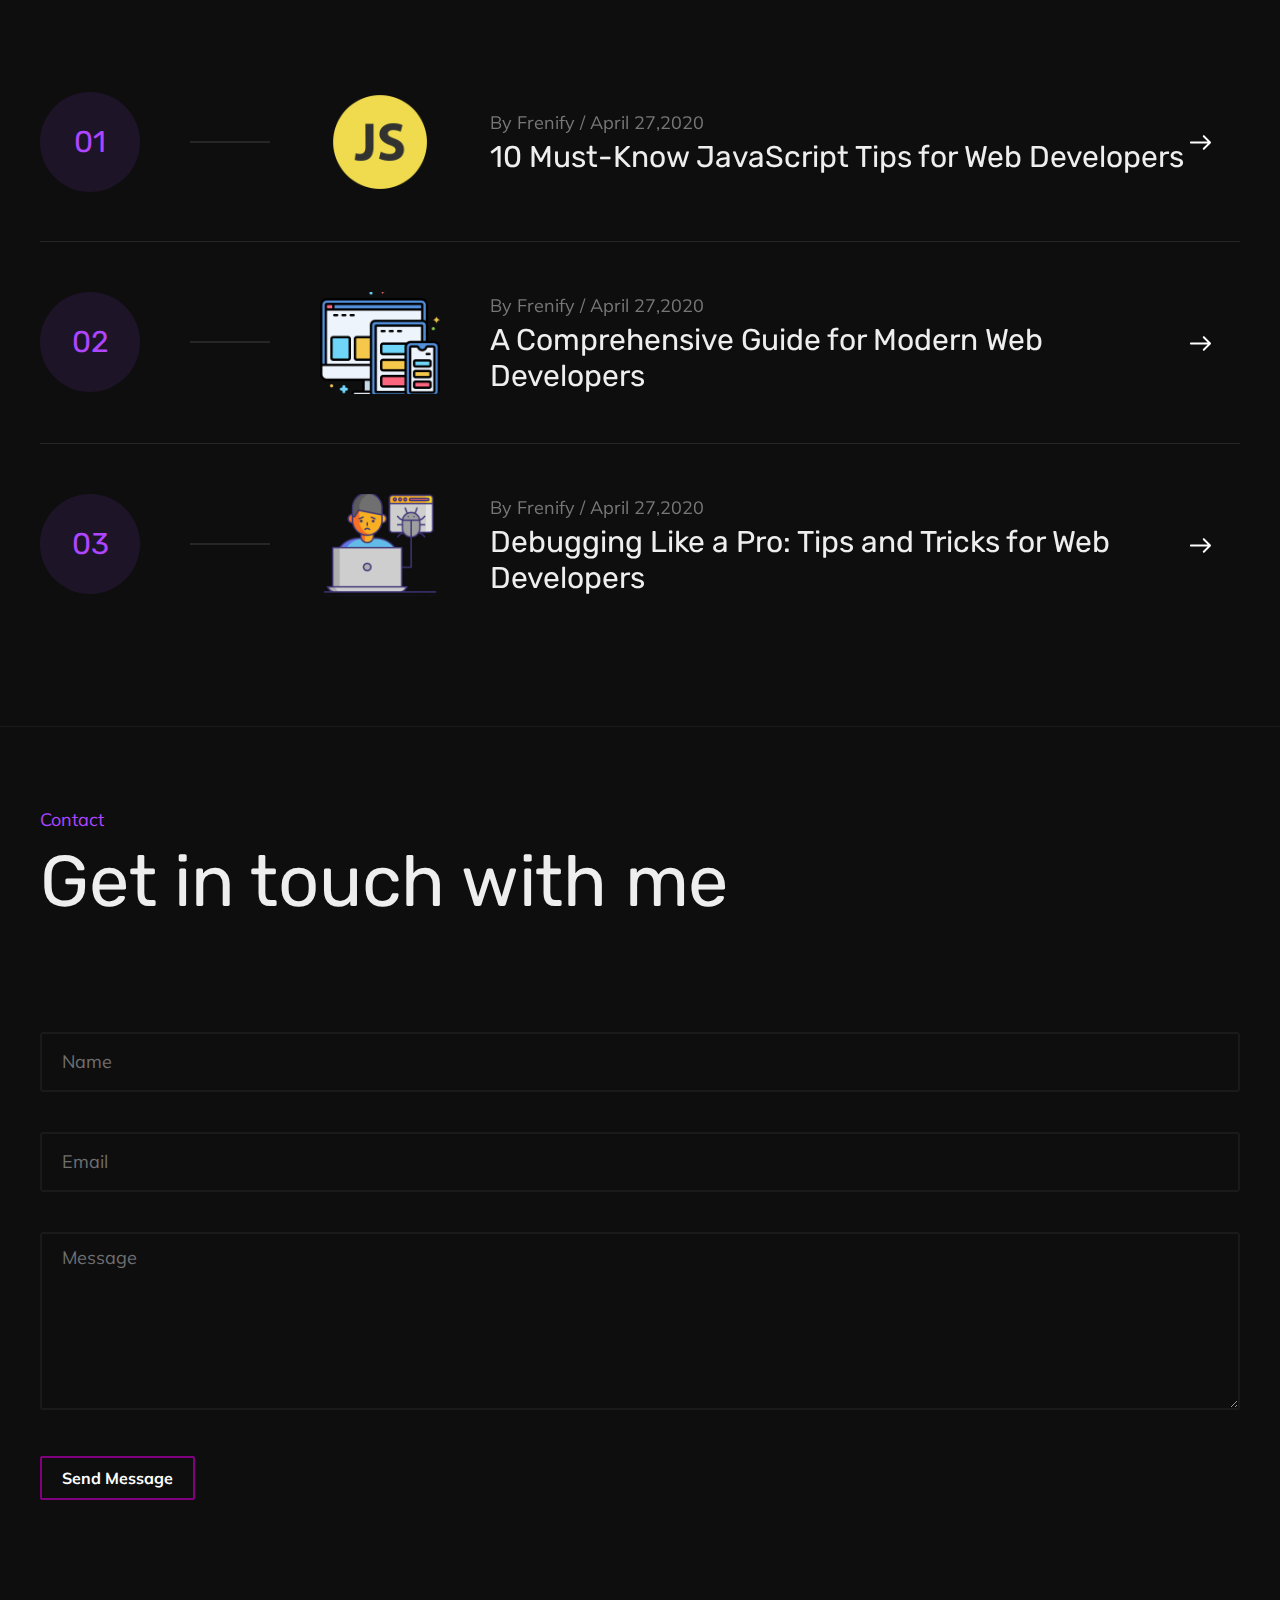
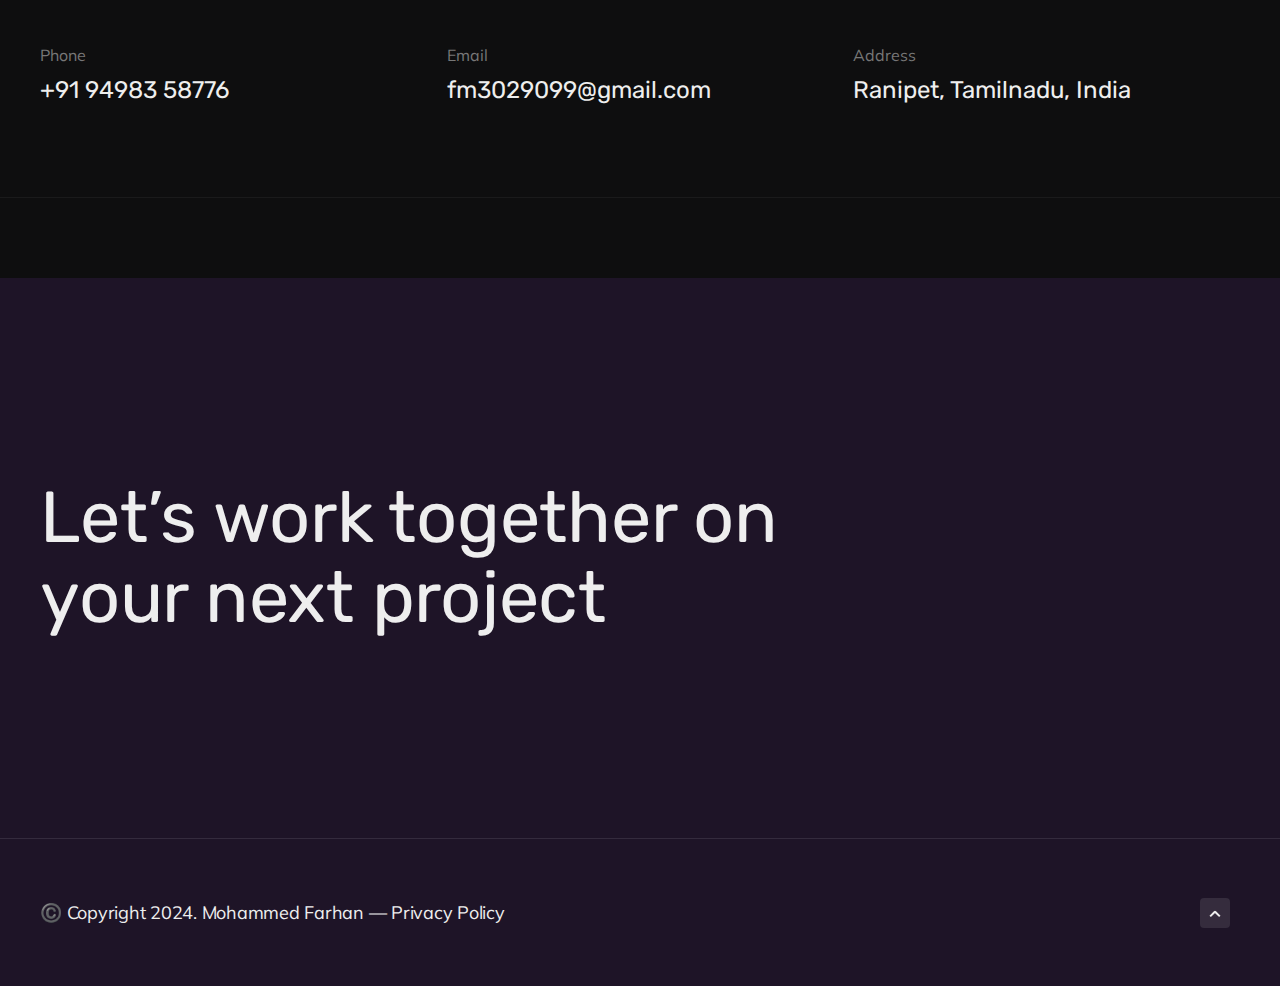
==== commit 4d44c1f9: "Update index.html" ====
--- a/index.html
+++ b/index.html
@@ -33,6 +33,12 @@
 </head>
 
 <body>
+
+<div id="notification" class="notification">
+	Welcome to My Portfolio Website!
+</div>
+<script src="notification.js"></script>
+
 <!-- WRAPPER ALL -->
 <div class="awilo_fn_wrapper">
 	
@@ -131,7 +137,8 @@
 								</div>
 							</div>
 						</div>
-						<div class="about_right">
+			<!--
+						 <div class="about_right">
 							<div class="r_inner" id="scene">
 								<div class="layer about_img" data-depth="0.5">
 									<img src="img/IMG_20230918_171836.jpg" alt="" />
@@ -144,6 +151,7 @@
 						</div>
 					</div>
 				</div>
+			-->
 				<!-- /Shortcode: About -->
 			
 			
@@ -164,7 +172,7 @@
 				<!-- Shortcode: Title with Description -->
 				<div class="awilo_fn_title">
 					<h5>What I do!</h5>
-					<h3>I offer some top notch services</h3>
+					<h3>I have top-notch skills</h3>
 				</div>
 				<!-- /Shortcode: Title with Description -->
 				
@@ -336,7 +344,7 @@
 										← Repo link</p>
 									</div>
 									<div class="title_name">
-										<h3><a href="https://mohammedfarhan1.github.io/Organi/">E-Commerce Website</a></h3>
+										<h3><a href="https://mohammedfarhan1.github.io/Organi-E-Commerce-Website/">E-Commerce Website</a></h3>
 									</div>
 								</div>
 							</div>
@@ -357,7 +365,7 @@
 										</p>
 									</div>
 									<div class="title_name">
-										<h3><a href="https://mohammedfarhan1.github.io/portfolio-website/">Portfolio Website</a></h3>
+										<h3><a href="https://mohammedfarhan1.github.io/Portfolio-Website-Project-/">Portfolio Website</a></h3>
 									</div>
 								</div>
 							</div>
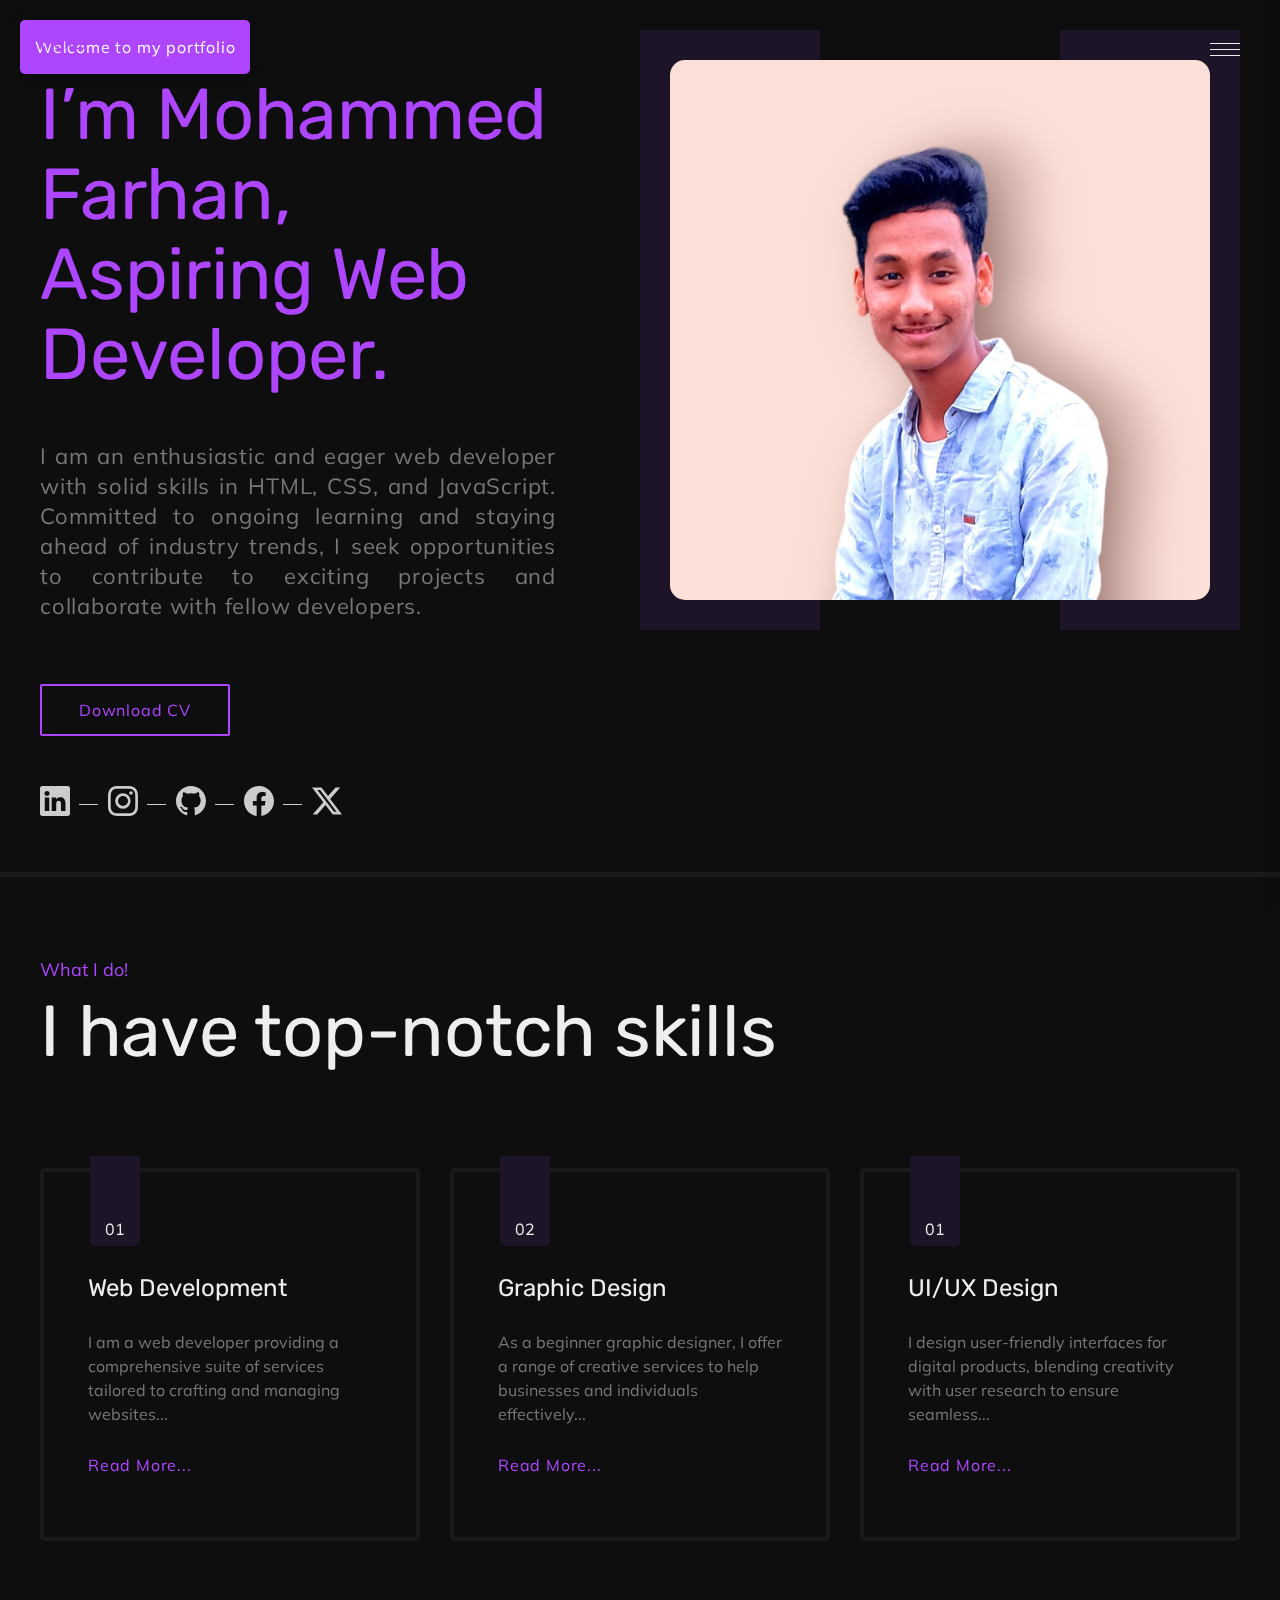
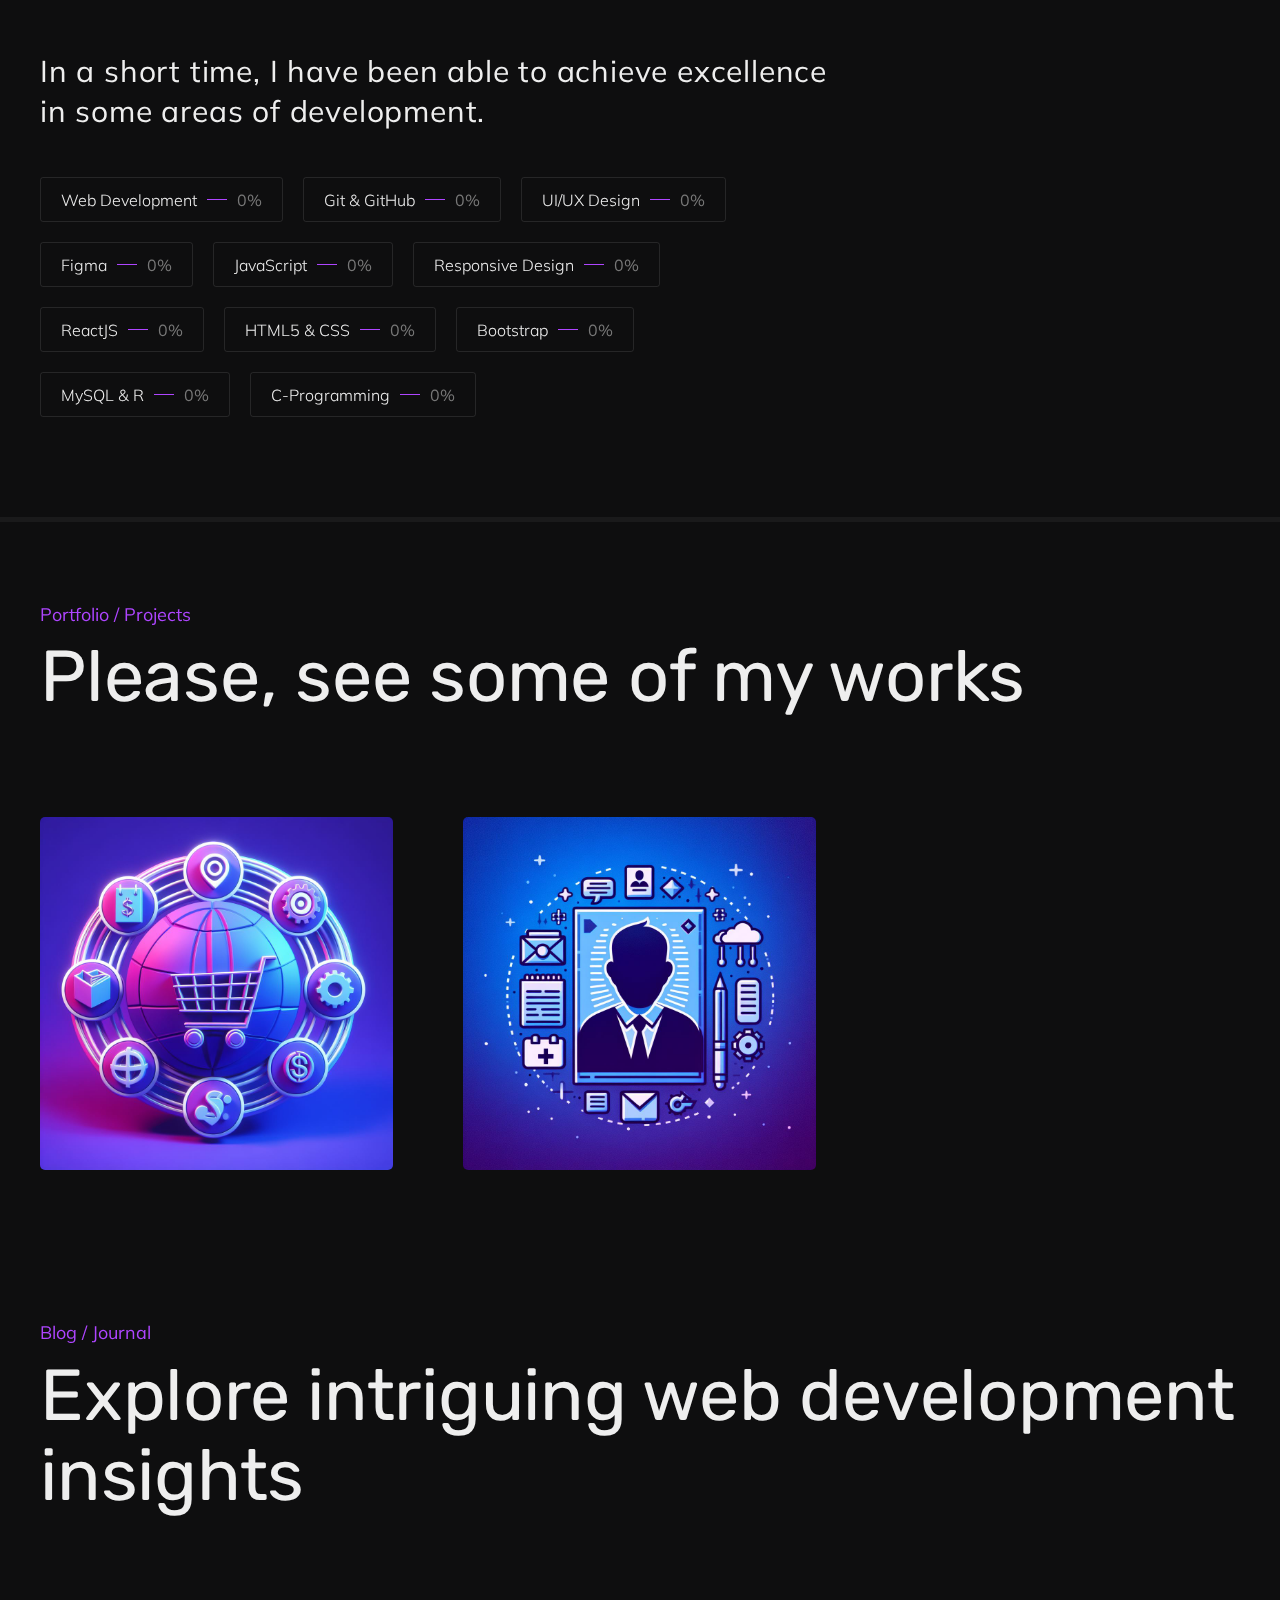
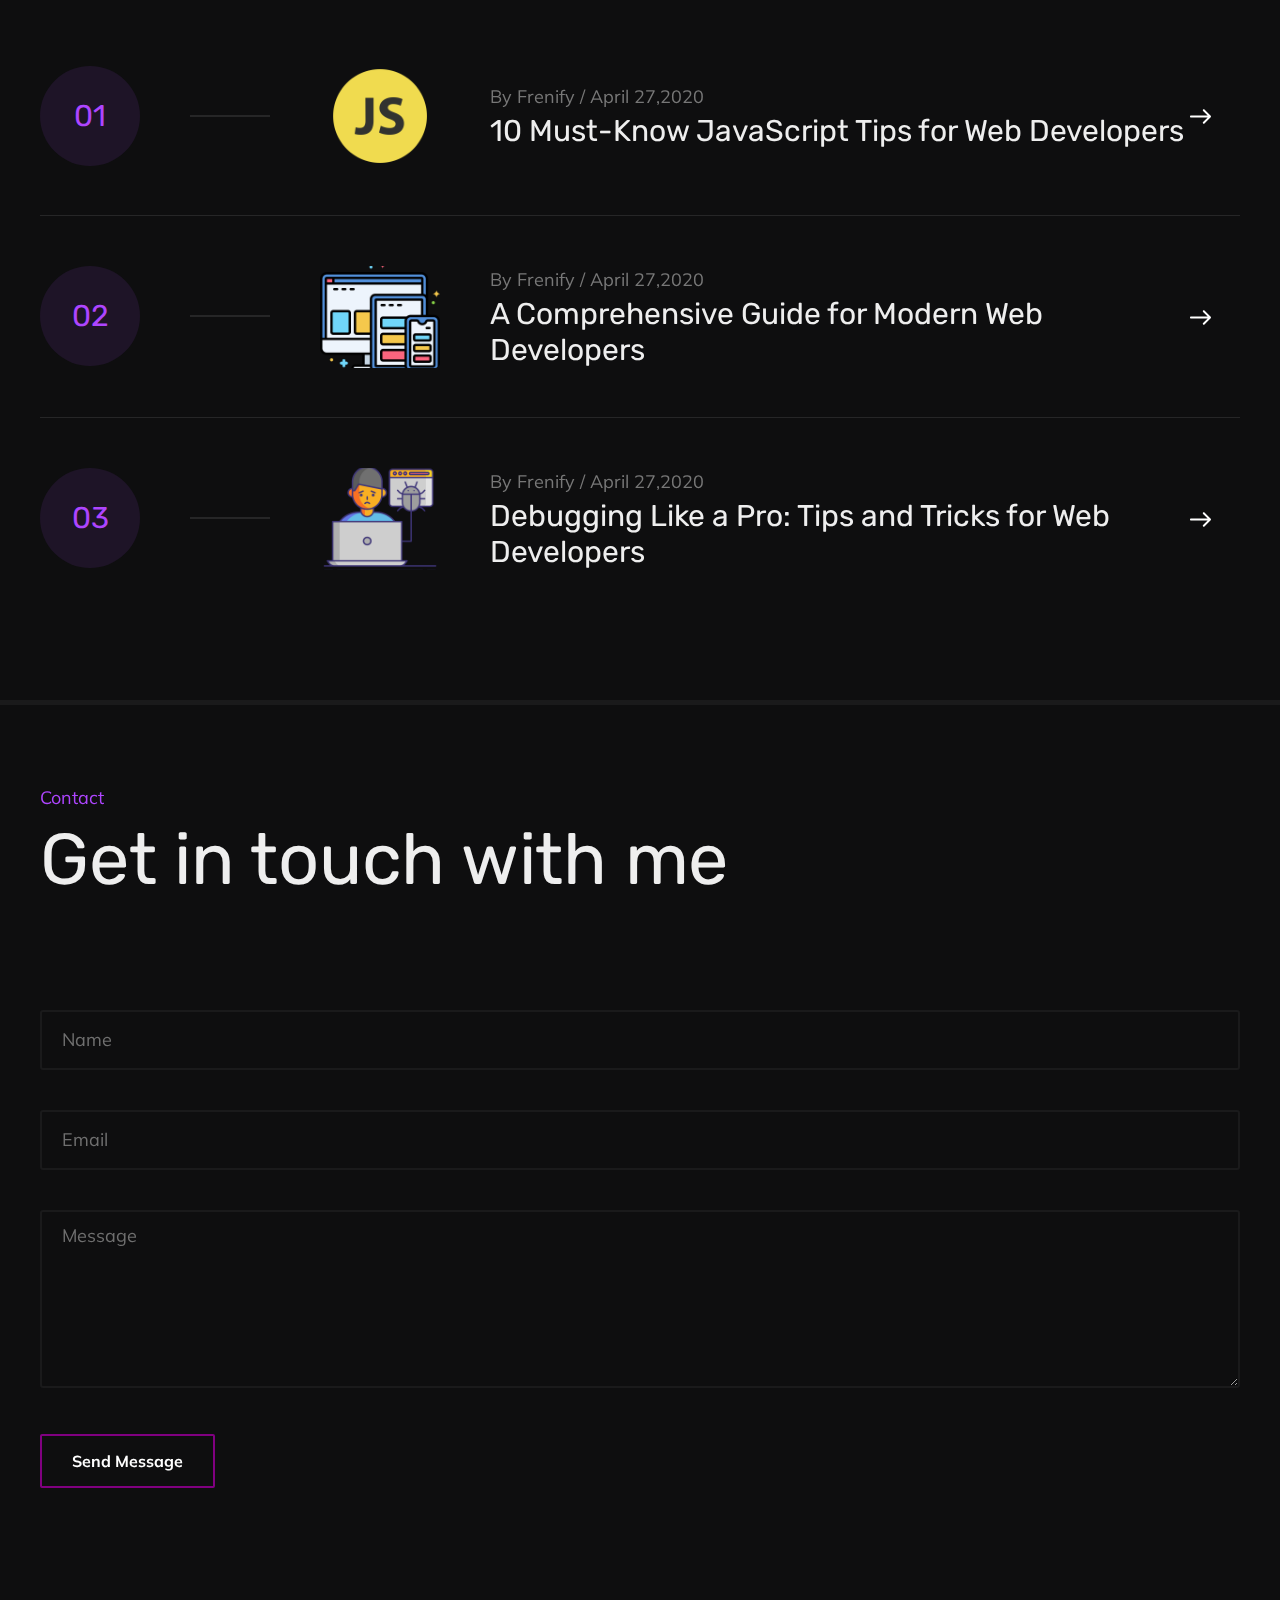
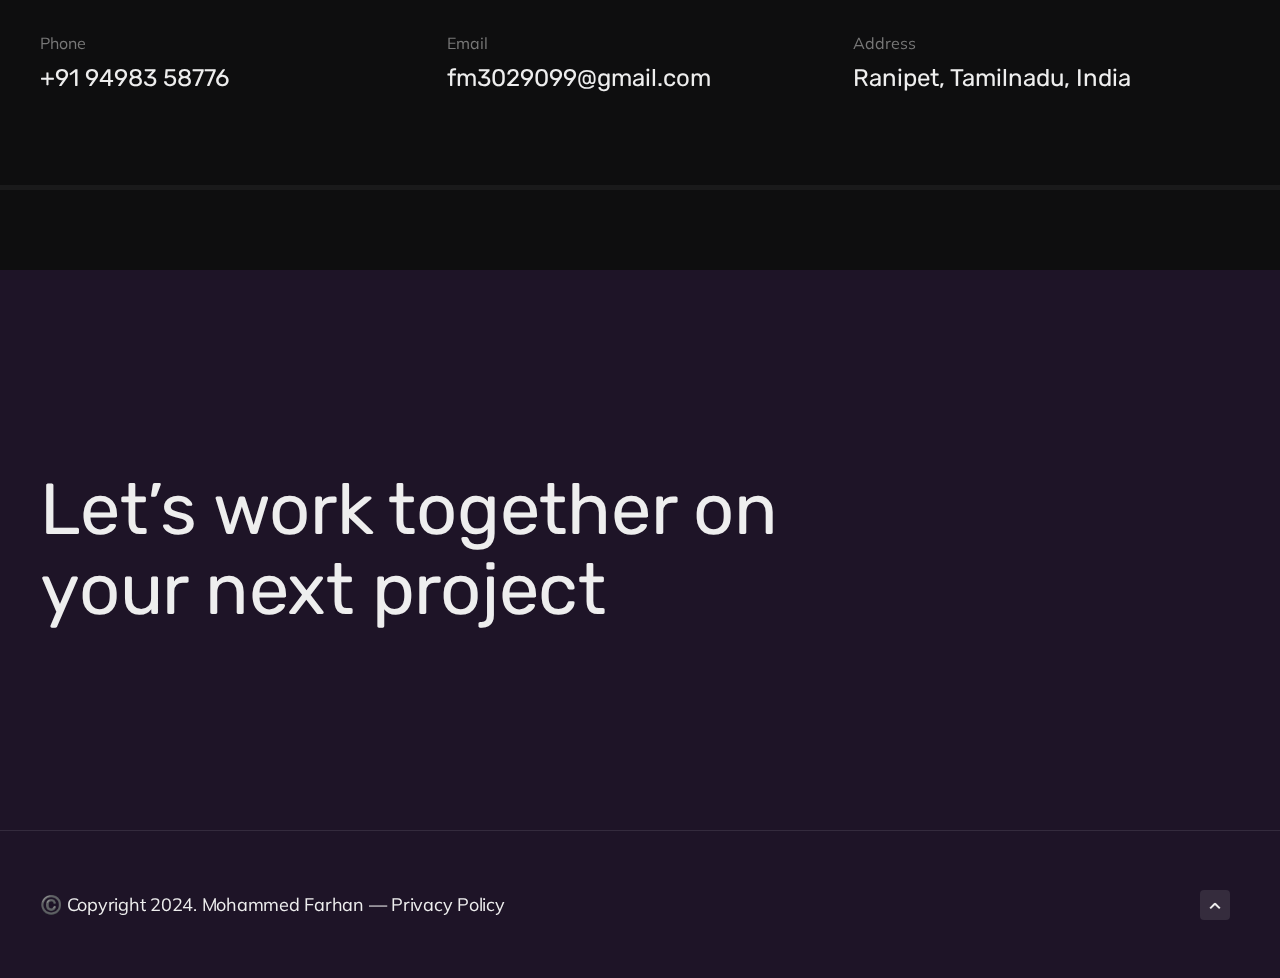
==== commit 3272cf2f: "Update index.html" ====
--- a/index.html
+++ b/index.html
@@ -5,6 +5,16 @@
 <!--[if (gte IE 9)|!(IE)]><!--><html lang="en"> <!--<![endif]-->
 
 <head>
+
+<!-- Google tag (gtag.js) -->
+<script async src="https://www.googletagmanager.com/gtag/js?id=G-9QWF2MBFHF"></script>
+<script>
+  window.dataLayer = window.dataLayer || [];
+  function gtag(){dataLayer.push(arguments);}
+  gtag('js', new Date());
+
+  gtag('config', 'G-9QWF2MBFHF');
+</script>
 
 <meta http-equiv="Content-Type" content="text/html; charset=utf-8" />
 
@@ -33,11 +43,8 @@
 </head>
 
 <body>
-
-<div id="notification" class="notification">
-	Welcome to My Portfolio Website!
-</div>
-<script src="notification.js"></script>
+	<div class="notification" id="notification">Welcome to my portfolio</div>
+    <script src="notification.js"></script>
 
 <!-- WRAPPER ALL -->
 <div class="awilo_fn_wrapper">
@@ -137,7 +144,6 @@
 								</div>
 							</div>
 						</div>
-			<!--
 						 <div class="about_right">
 							<div class="r_inner" id="scene">
 								<div class="layer about_img" data-depth="0.5">
@@ -151,7 +157,6 @@
 						</div>
 					</div>
 				</div>
-			-->
 				<!-- /Shortcode: About -->
 			
 			
--- a/css/style.css
+++ b/css/style.css
@@ -521,18 +521,24 @@
 	top: 0;
 }
 .sendMessageButton {
-	font-family: 'Muli';
-    background-color: transparent;
-    color: white;
-    border: 2px solid purple;
-    padding: 10px 20px;
-    font-size: 16px;
-	overflow: hidden;
-    cursor: pointer;
-	border-radius: 2px;
-	transform: translateZ(0.13s);
-	font-weight: bold;
-}
+font-family: 'Muli';
+background-color: transparent;
+color: white;
+border: 2px solid purple;
+padding: 15px 30px;
+font-size: 16px;
+overflow: hidden;
+cursor: pointer;
+border-radius: 2px;
+transform: translateZ(0.13s);
+font-weight: bold;
+}
+
+.sendMessageButton:hover {
+    background-color: #ae45ff;
+    color: black;
+}
+
 .awilo_fn_wrapper .awilo_fn_main_button:hover span:nth-child(1){
 	opacity: 0;
 	transform: scale(.8);
@@ -632,7 +638,7 @@
 	bottom: 0;
 }
 #about{
-	padding: 40px 0 50px 0;
+	padding: 30px 0 50px 0;
 }
 /*---------------------------------------------------*/
 /*	04) Shortcode: Divider
@@ -640,7 +646,7 @@
 .awilo_fn_divider{
 	width: 100%;
 	position: relative;
-	height: 1px;
+	height: 5px;
 	background-color: rgba(255,255,255,.05);
 	float: left;
 	clear: both;
@@ -1944,6 +1950,24 @@
 #partners{
 	padding: 191px 0 195px 0;
 }
+
+/*---------------------------------------------------*/
+/* Notification
+/*---------------------------------------------------*/
+
+.notification {
+    position: fixed;
+    top: 20px; /* Distance from the top */
+    left: 20px; /* Distance from the left */
+    background-color: #ae45ff;
+    color: white;
+    padding: 15px;
+    border-radius: 5px;
+    box-shadow: 0 0 10px rgba(0, 0, 0, 0.1);
+    opacity: 0;
+    transition: opacity 0.5s;
+    text-align: center;
+}
 /*---------------------------------------------------*/
 /*	22) Responsive
 /*---------------------------------------------------*/
